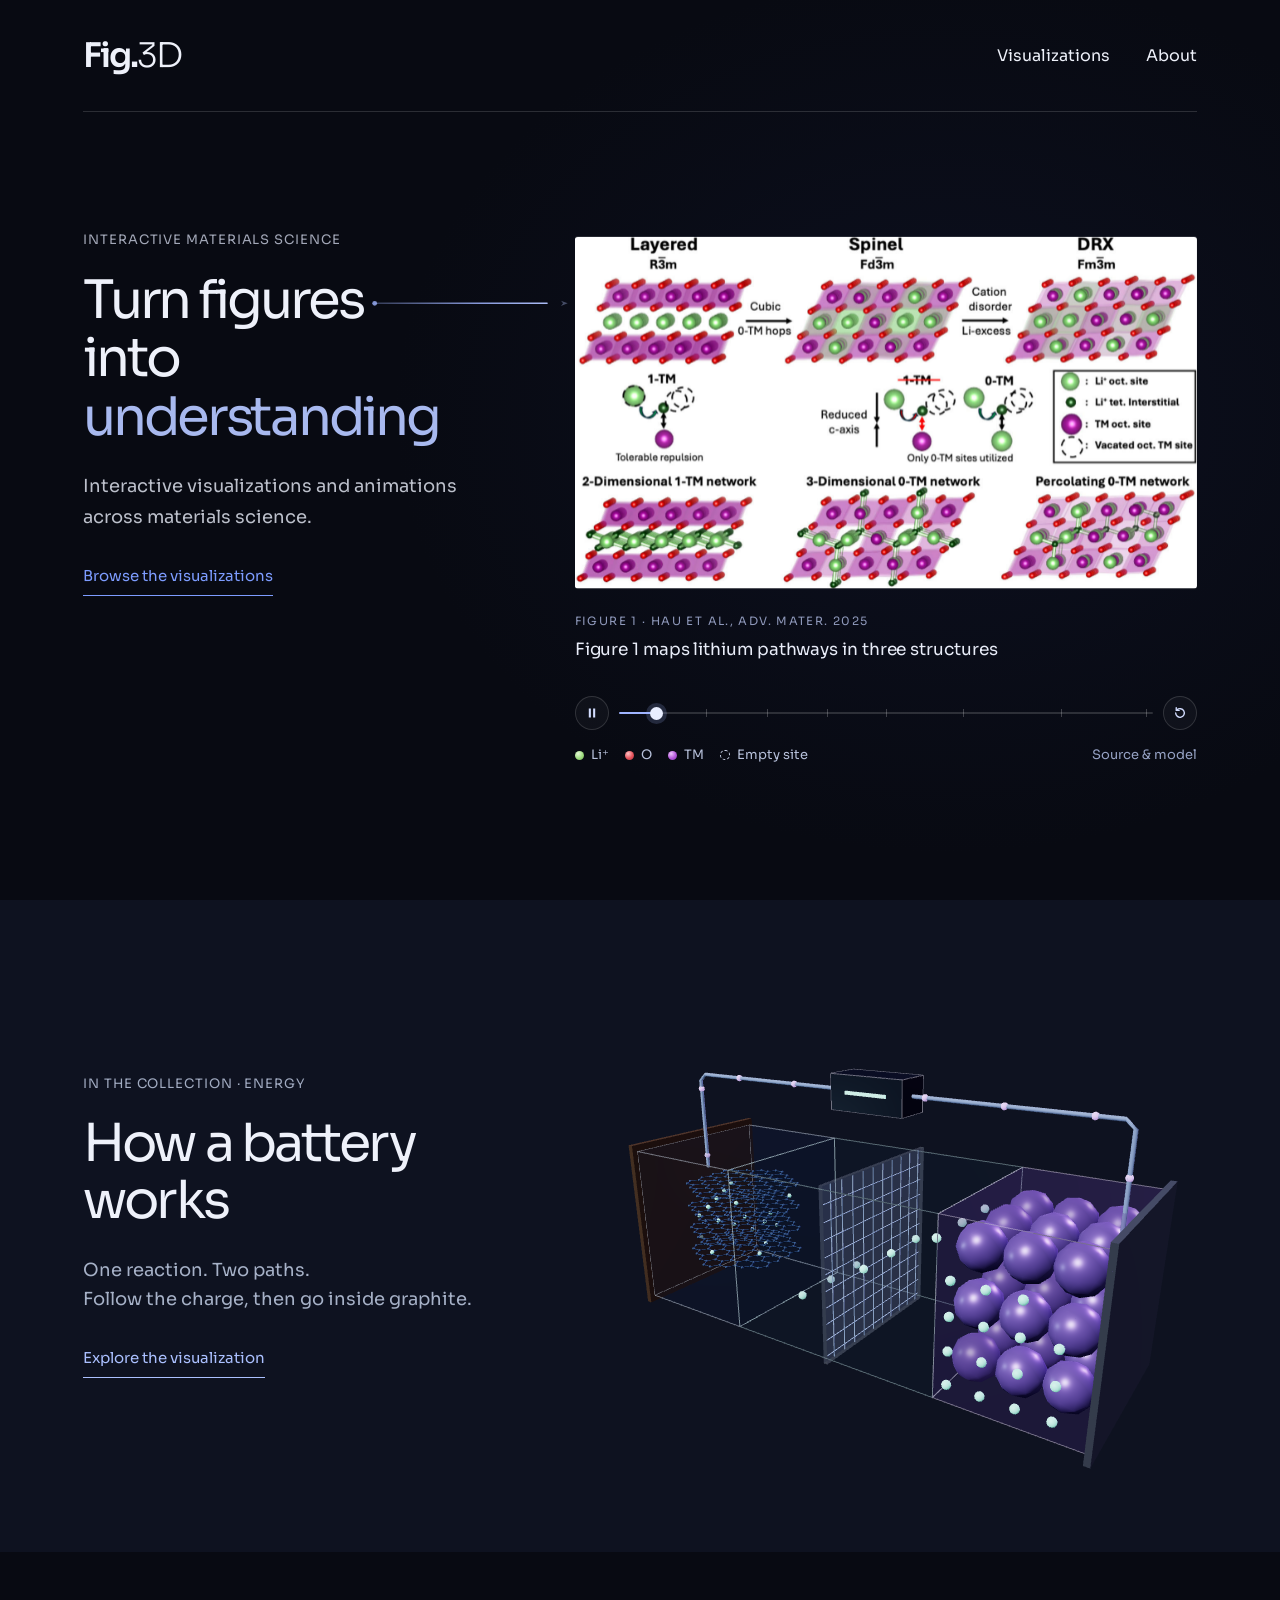
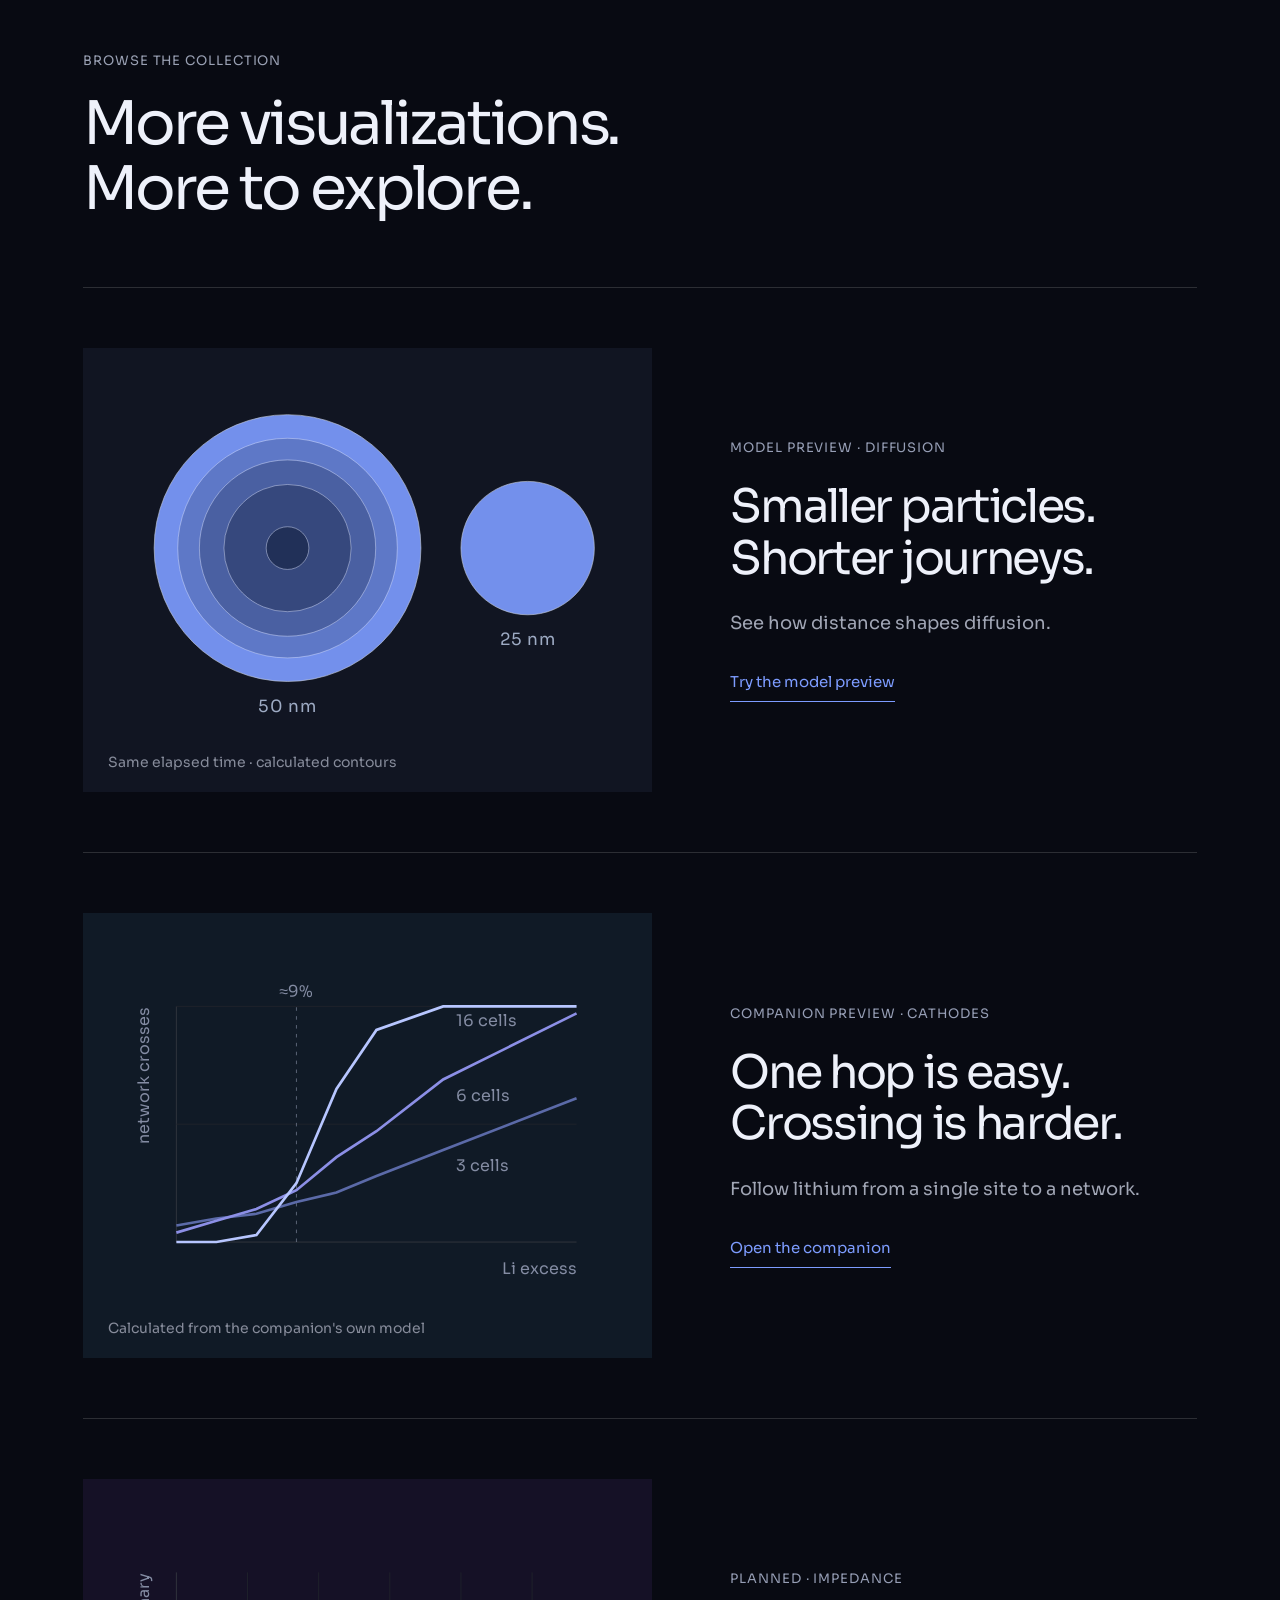
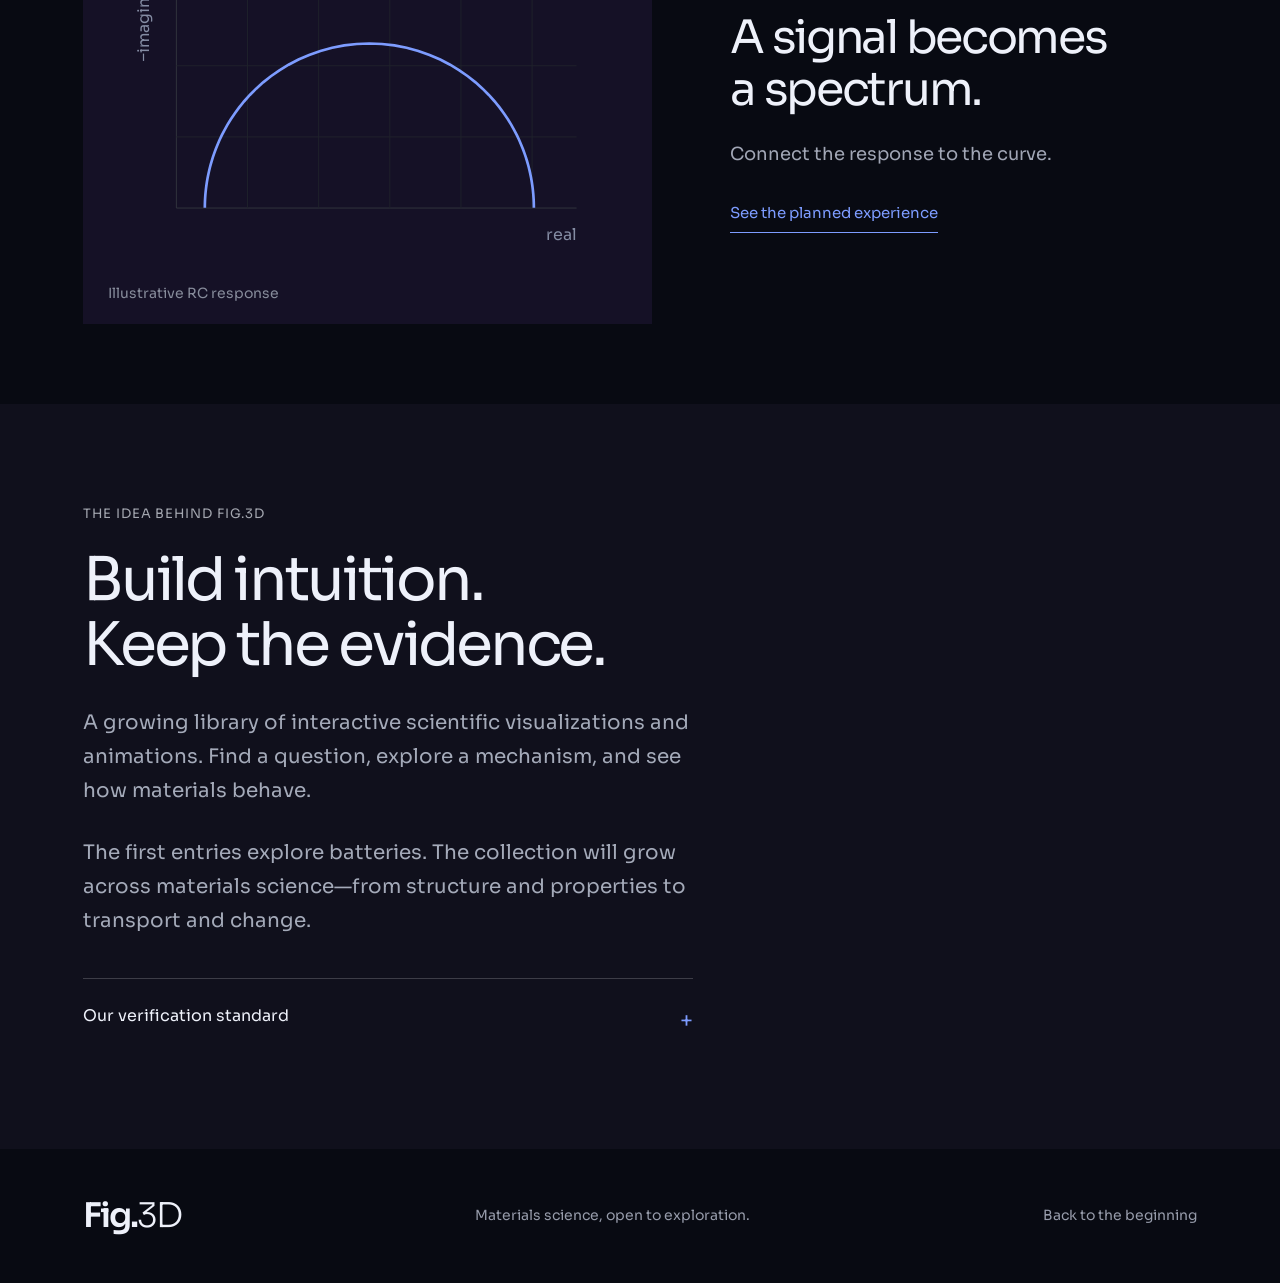
==== site/index.html @ cff76eb7 "Rework the homepage hero into a paced storyboard with a 3D lift Move the hero's timing into a pure s" ====
<!doctype html>
<html lang="en">
<head>
<meta charset="utf-8"><meta name="viewport" content="width=device-width, initial-scale=1">
<meta name="theme-color" content="#080a12"><title>Fig.3D — Materials science, made visible.</title>
<meta name="description" content="A library of interactive scientific visualizations and animations across materials science. Browse structures, properties and mechanisms.">
<link rel="icon" href="data:image/svg+xml,%3Csvg xmlns='http://www.w3.org/2000/svg' viewBox='0 0 32 32'%3E%3Crect width='32' height='32' fill='%23080a12'/%3E%3Ctext x='5' y='24' font-family='Arial' font-size='25' fill='%237d9cff'%3Ef.%3C/text%3E%3C/svg%3E">
<link rel="preload" href="assets/fonts/Sora-Variable.ttf" as="font" type="font/ttf" crossorigin><link rel="stylesheet" href="styles.css"><link rel="stylesheet" href="hero.css"><link rel="stylesheet" href="visual-language.css"><script src="navigation-motion.js"></script><script defer src="assets/battery-three-r128.min.js"></script><script type="module" src="app.js"></script>
</head>
<body>
<a class="skip" href="#main">Skip to content</a>
<header class="site-header"><a class="brand" href="#" aria-label="Fig.3D home">Fig.<span>3D</span></a><nav aria-label="Main navigation"><a href="#collection">Visualizations</a><a href="#about">About</a></nav></header>
<main id="main">
<section class="home-hero" aria-labelledby="hero-title">
<div class="home-hero-grid">
<div class="hero-copy"><p class="eyebrow">INTERACTIVE MATERIALS SCIENCE</p><h1 id="hero-title">Turn <span id="figure-word">figures</span><br>into <span id="understanding-word">understanding</span></h1><p class="hero-intro">Interactive visualizations and animations across materials science.</p><a class="text-link" href="#collection">Browse the visualizations</a></div>
<figure class="hero-figure">
<div class="hero-frame" id="hero-frame"><div class="hero-stage"><canvas id="hero-paper" aria-hidden="true"></canvas><canvas id="hero-gl" aria-hidden="true"></canvas><canvas id="hero-canvas" role="img" tabindex="0" aria-label="Figure 1 from Hau et al., Advanced Materials, 2025" aria-describedby="hero-interaction-help"></canvas></div><noscript><picture><source type="image/webp" srcset="assets/hau-2025-figure-1.webp"><img src="references/hau-2025-figure-1-original.png" alt="Figure 1 from Hau et al. comparing layered, spinel and disordered rocksalt structures and their diffusion networks."></picture></noscript></div>
<figcaption class="hero-panel">
<p class="hero-kicker" id="hero-kicker">Figure 1 · Hau et al., Adv. Mater. 2025</p>
<p id="hero-stage" class="hero-caption" aria-live="polite">Figure 1 maps lithium pathways in three structures</p>
<div class="hero-transport"><button id="hero-play" class="hero-icon" type="button" aria-label="Pause animation" aria-pressed="true" data-state="pause" title="Play or pause"><svg viewBox="0 0 20 20" aria-hidden="true"><path class="i-play" d="M6.5 4.6v10.8L15.4 10z"/><path class="i-pause" d="M6 4.5h2.6v11H6zM11.4 4.5H14v11h-2.6z"/></svg></button><div class="hero-scrub"><label class="sr-only" for="hero-progress">Figure-to-motion progress</label><input id="hero-progress" type="range" min="0" max="1000" step="1" value="0" aria-describedby="hero-progress-help"><div class="hero-ticks" aria-hidden="true"></div></div><button id="hero-replay" class="hero-icon" type="button" aria-label="Replay from the paper figure" title="Replay from the paper figure"><svg viewBox="0 0 20 20" aria-hidden="true"><path d="M4.6 10a5.4 5.4 0 1 0 1.7-3.95" fill="none" stroke="currentColor" stroke-width="1.7" stroke-linecap="round"/><path d="M5.3 3.2v3.6h3.6" fill="none" stroke="currentColor" stroke-width="1.7" stroke-linecap="round" stroke-linejoin="round"/></svg></button></div>
<p id="hero-progress-help" class="sr-only">The slider scrubs the whole sequence. The first part focuses the paper figure and lifts its 1-TM glyph into three dimensions. The last part moves lithium from its octahedral site, through the tetrahedral site, into a vacant octahedral site. The pathway is schematic and the timing is illustrative.</p>
<div class="hero-meta"><div class="hero-species" role="group" aria-label="Inspect the model"><button type="button" data-inspect="li" aria-pressed="false"><i class="swatch swatch-li"></i>Li⁺</button><button type="button" data-inspect="oxygen" aria-pressed="false"><i class="swatch swatch-o"></i>O</button><button type="button" data-inspect="tm" aria-pressed="false"><i class="swatch swatch-tm"></i>TM</button><button type="button" data-inspect="sites" aria-pressed="false"><i class="swatch swatch-site"></i>Empty site</button></div><button id="hero-reset" type="button" hidden>Reset view</button><button id="hero-notes" type="button">Source &amp; model</button></div>
<p id="hero-interaction-help" class="sr-only">The paper figure becomes an idealized three-dimensional lithium-ion hop. Once the model has formed, drag or use the arrow keys to rotate it, and Home to reset. The Li⁺, O, TM and Empty site buttons highlight each part of the model.</p>
</figcaption>
</figure>
</div>
<svg class="hero-connectors" aria-hidden="true"><defs><linearGradient id="figure-connector-ink" gradientUnits="userSpaceOnUse"><stop offset="0" stop-color="#9fb4ff" stop-opacity=".3"/><stop offset=".55" stop-color="#9fb4ff" stop-opacity=".85"/><stop offset="1" stop-color="#b8c8ff"/></linearGradient><linearGradient id="model-connector-ink" gradientUnits="userSpaceOnUse"><stop offset="0" stop-color="#9fb4ff" stop-opacity=".3"/><stop offset=".55" stop-color="#9fb4ff" stop-opacity=".85"/><stop offset="1" stop-color="#b8c8ff"/></linearGradient></defs><g id="figure-connector" class="connector"><path class="line" stroke="url(#figure-connector-ink)"/><path class="head"/><circle class="dot" r="0"/></g><g id="model-connector" class="connector"><path class="line" stroke="url(#model-connector-ink)"/><path class="head"/><circle class="dot" r="0"/></g></svg>
</section>
<section id="collection" class="battery-feature" aria-labelledby="battery-title">
<div class="feature-copy"><div class="section-intro"><p class="eyebrow">IN THE COLLECTION · ENERGY</p><h2 id="battery-title">How a battery <br>works</h2><p>One reaction. Two paths.<br>Follow the charge, then go inside graphite.</p></div><a class="text-link" href="battery.html">Explore the visualization</a></div>
<figure class="battery-figure"><a href="battery.html" aria-label="Open the interactive 3D battery visualization"><canvas id="battery-teaser" aria-hidden="true"></canvas><span class="sr-only">Live 3D preview: lithium crosses the cell while electrons take the external circuit.</span></a></figure>
</section>
<section class="next-topics" aria-labelledby="next-title">
<div class="section-intro"><p class="eyebrow">BROWSE THE COLLECTION</p><h2 id="next-title">More visualizations.<br>More to explore.</h2></div>
<article class="topic-row">
<figure class="topic-visual diffusion-visual"><svg viewBox="0 0 640 500" role="img" aria-labelledby="diffusion-title diffusion-desc"><title id="diffusion-title">Two particle radii at the same elapsed time</title><desc id="diffusion-desc">Cross sections of a 50 nanometre and a 25 nanometre sphere after the same time of constant-diffusivity diffusion from a fixed surface concentration. Rings are calculated concentration contours at 20, 40, 60 and 80 percent of the surface value. The smaller particle is nearly filled while the larger one is still empty at its centre.</desc><g id="diffusion-field"></g></svg><figcaption>Same elapsed time · calculated contours</figcaption></figure>
<div class="topic-copy"><p class="eyebrow">MODEL PREVIEW · DIFFUSION</p><h3>Smaller particles.<br>Shorter journeys.</h3><p>See how distance shapes diffusion.</p><a class="text-link" href="diffusion.html">Try the model preview</a></div>
</article>
<article class="topic-row">
<figure class="topic-visual percolation-visual"><svg viewBox="0 0 640 500" role="img" aria-labelledby="percolation-title percolation-desc"><title id="percolation-title">Chance that a lithium network crosses a random crystal</title><desc id="percolation-desc">Fraction of random disordered rocksalt crystals whose 0-TM lithium network crosses the crystal, against lithium excess from 0 to 30 percent, for crystals 3, 6 and 16 cells across. Larger crystals switch more sharply, close to the 9 percent reported for fully random cations. Calculated by running the original companion's own lattice model over many random seeds.</desc><path d="M105 370V105M105 370H555" stroke="#353840" fill="none"/><path d="M105 237.5H555M105 105H555" stroke="#20232b"/><path id="percolation-mark" stroke="#9ea6be" stroke-opacity=".6" stroke-dasharray="4 6"/><g id="percolation-curves"></g><text x="555" y="406" text-anchor="end" class="plot-label">Li excess</text><text x="74" y="106" transform="rotate(-90 74 106)" text-anchor="end" class="plot-label">network crosses</text><text id="percolation-mark-label" y="94" text-anchor="middle" class="plot-label">≈9%</text></svg><figcaption>Calculated from the companion's own model</figcaption></figure>
<div class="topic-copy"><p class="eyebrow">COMPANION PREVIEW · CATHODES</p><h3>One hop is easy.<br>Crossing is harder.</h3><p>Follow lithium from a single site to a network.</p><a class="text-link" href="rocksalt.html">Open the companion</a></div>
</article>
<article class="topic-row">
<figure class="topic-visual impedance-visual"><svg viewBox="0 0 640 500" role="img" aria-labelledby="impedance-title impedance-desc"><title id="impedance-title">Illustrative Nyquist curve</title><desc id="impedance-desc">The impedance of a series resistor and parallel resistor-capacitor element, plotted as negative imaginary versus real impedance. A simple electrical model, not a measured spectrum.</desc><path d="M105 370V105M105 370H555" stroke="#353840" fill="none"/><path d="M105 290H555M105 210H555M185 370V105M265 370V105M345 370V105M425 370V105M505 370V105" stroke="#20232b" stroke-width="1"/><path id="nyquist-teaser" fill="none" stroke="#7d9cff" stroke-width="3"/><text x="555" y="406" text-anchor="end" class="plot-label">real</text><text x="74" y="106" transform="rotate(-90 74 106)" text-anchor="end" class="plot-label">−imaginary</text></svg><figcaption>Illustrative RC response</figcaption></figure>
<div class="topic-copy"><p class="eyebrow">PLANNED · IMPEDANCE</p><h3>A signal becomes<br>a spectrum.</h3><p>Connect the response to the curve.</p><button class="text-link" data-concept="impedance" type="button">See the planned experience</button></div>
</article>
</section>
<section id="about" class="about" aria-labelledby="about-title"><div class="about-copy"><p class="eyebrow">THE IDEA BEHIND FIG.3D</p><h2 id="about-title">Build intuition.<br>Keep the evidence.</h2><p>A growing library of interactive scientific visualizations and animations. Find a question, explore a mechanism, and see how materials behave.</p><p>The first entries explore batteries. The collection will grow across materials science—from structure and properties to transport and change.</p><details><summary>Our verification standard <span aria-hidden="true">+</span></summary><p>Each visualization keeps its sources, assumptions and checks close by. Planned entries have not completed their release checks.</p><p>Human expert review is optional, not a release requirement. AI agreement does not establish empirical validation or peer review.</p></details></div></section>
</main>
<footer><a class="brand" href="#" aria-label="Fig.3D home">Fig.<span>3D</span></a><p>Materials science, open to exploration.</p><a href="#main">Back to the beginning</a></footer>
<dialog id="hero-notes-dialog" aria-labelledby="hero-notes-title"><button class="dialog-close" type="button" aria-label="Close source and model notes">×</button><p class="eyebrow">SOURCE &amp; MODEL</p><h2 id="hero-notes-title">The figure.<br>The spatial idea.</h2><p>The opening image is the original Figure 1 extracted directly from the paper by Hau et al., <em>Disordered Rocksalts as High-Energy and Earth-Abundant Li-Ion Cathodes</em>, Advanced Materials 37 (2025), 2502766. The native 1500 × 850 pixels are preserved without repainting or AI enhancement. Page headers, captions and screenshot controls are outside this original image. The supplied screenshot remains available below.</p><p>We focus on the layered structure’s local 1-TM hop. Green Li, purple transition metal and dashed vacant sites retain their identities as the schematic opens into an ideal rocksalt model. A second vacant gate site is revealed in depth: this example uses a divacancy configuration. The three columns in the paper compare different orderings; they are not stages of a phase transformation.</p><p>Lithium follows a schematic octahedral → tetrahedral → octahedral route through triangular faces of oxygen. Red spheres show the tetrahedral oxygen surroundings. Select Li⁺ to reveal six oxygen neighbors around an octahedral endpoint. Atom sizes are symbolic.</p><p>This is an idealized geometric reconstruction, not a crystal structure recovered from the image. The animated geometry is an adaptation for Fig.3D. Motion is illustrative, not a calculated migration trajectory or timescale. No energy barrier, universal channel activity, material performance or diffusion coefficient is calculated. Local relaxation, interactions and collective motion are omitted.</p><p><a class="text-link" href="https://doi.org/10.1002/adma.202502766" target="_blank" rel="noopener">Read the source paper</a></p><p><a href="rocksalt.html#hop">Explore the hop in the companion</a> · <a href="references/advanced-materials-figure-1-user-reference.png" target="_blank">View the untouched supplied screenshot</a> · <a href="references/rocksalt-li-pathways-user-original.html#hop" target="_blank">Original visualizer</a></p><p>Human expert review is optional. Geometry checks support this illustrative model; they do not establish empirical validation.</p></dialog>
<dialog id="concept-dialog" aria-labelledby="concept-title"><button class="dialog-close" type="button" aria-label="Close concept preview">×</button><p class="eyebrow">PLANNED VISUALIZATION</p><h2 id="concept-title"></h2><p id="concept-intro"></p><ul id="concept-list"></ul><p class="dialog-note">This visualization is still to be built and checked.</p></dialog>
</body></html>
---- site/styles.css ----
:root{--black:#080a12;--white:#eef1fa;--accent:#7d9cff;--muted:#a3a6af;--sans:Arial,Helvetica,sans-serif;--gutter:clamp(24px,6.5vw,112px)}
*{box-sizing:border-box}html{scroll-behavior:smooth}body{margin:0;background:var(--black);color:var(--white);font-family:var(--sans);font-size:16px;line-height:1.6;-webkit-font-smoothing:antialiased}h1,h2,h3,p,figure{margin:0}a{color:inherit;text-decoration:none}button{font:inherit;color:inherit;cursor:pointer}button,a,summary{-webkit-tap-highlight-color:transparent}a:focus-visible,button:focus-visible,summary:focus-visible{outline:2px solid #8aa4ff;outline-offset:7px}.skip{position:fixed;top:-100px;left:24px;background:var(--accent);color:var(--black);padding:12px;z-index:10}.skip:focus{top:12px}.site-header{position:absolute;top:0;left:var(--gutter);right:var(--gutter);height:112px;display:flex;justify-content:space-between;align-items:center;z-index:3;border-bottom:1px solid #ffffff25}.brand{font-size:34px;line-height:1;letter-spacing:-2px;font-weight:600}.brand span{font-weight:300}nav{display:flex;gap:36px;font-size:16px}nav a:hover{color:var(--accent)}.eyebrow{font-size:14px;font-weight:400;letter-spacing:.06em;line-height:1.6;color:var(--muted)}.text-link{display:inline-block;background:none;border:0;border-bottom:1px solid currentColor;border-radius:0;padding:0 0 7px;font-size:16px;text-align:left;line-height:1.6}.text-link:hover{color:#a5b8ff}.battery-feature{background:var(--white);color:#171920;padding:95px var(--gutter) 84px;scroll-margin-top:0}.section-intro{max-width:780px}.section-intro .eyebrow{color:#646978;margin-bottom:20px}h2{font-size:clamp(40px,4.7vw,74px);font-weight:400;line-height:1.08;letter-spacing:-.055em}.section-intro>p:last-child:not(.eyebrow){font-size:20px;line-height:1.6;color:#5e6473;margin-top:28px}.battery-figure{margin:56px 0 35px}.battery-figure svg{width:100%;height:auto;display:block;max-height:550px}.diagram-label{font:20px Arial,Helvetica,sans-serif;fill:#3c4355}.battery-figure figcaption{font-size:14px;color:#676c78;text-align:center;margin-top:16px}.feature-end{display:flex;justify-content:space-between;align-items:center;gap:40px;border-top:1px solid #b6bbc8;padding-top:30px}.feature-end p{font-size:20px;line-height:1.5;color:#484f62}.next-topics{padding:99px var(--gutter) 20px}.next-topics .section-intro{margin-bottom:65px}.next-topics .section-intro .eyebrow{color:#99a0b3}.topic-row{display:grid;grid-template-columns:1.22fr 1fr;gap:7%;align-items:center;border-top:1px solid #ffffff25;padding:60px 0}.topic-visual{min-width:0;position:relative;background:#111522}.topic-visual svg{display:block;width:100%;height:auto}.topic-visual figcaption{position:absolute;left:25px;bottom:19px;color:#878c9b;font-size:14px}.topic-copy .eyebrow{color:#969eb5;margin-bottom:22px}.topic-copy h3{font-size:clamp(34px,3.6vw,56px);font-weight:400;letter-spacing:-.05em;line-height:1.12}.topic-copy>p:not(.eyebrow){font-size:18px;line-height:1.6;color:#a1a6b5;margin-top:25px}.topic-copy .text-link{color:var(--accent);margin-top:32px}.plot-label{font:18px var(--fig-font,Arial,sans-serif);fill:#848ca3}.about{padding:100px var(--gutter) 110px;background:#10101c}.about-copy{max-width:750px}.about .eyebrow{margin-bottom:24px}.about-copy>p:not(.eyebrow){font-size:20px;line-height:1.7;color:#a4aab9;margin-top:28px;max-width:610px}.about details{border-top:1px solid #ffffff30;margin-top:40px;padding-top:24px;max-width:610px}.about summary{list-style:none;cursor:pointer;display:flex;justify-content:space-between;font-size:16px}.about summary::-webkit-details-marker{display:none}.about summary span{color:var(--accent);font-size:22px}.about details p{margin-top:20px;color:#a4aab9;font-size:16px;line-height:1.7}footer{display:flex;align-items:center;justify-content:space-between;gap:30px;padding:50px var(--gutter);font-size:14px;color:#979cab}footer .brand{color:var(--white)}dialog{background:var(--white);color:#181c28;border:none;width:min(640px,calc(100% - 40px));padding:55px;max-height:85svh;overflow:auto}dialog::backdrop{background:#000b;backdrop-filter:blur(7px)}.dialog-close{position:absolute;top:15px;right:20px;border:0;background:none;font-size:32px;line-height:1.2;padding:5px 8px}dialog .eyebrow{color:#5e6579}dialog h2{font-size:44px;margin-top:25px}dialog p:not(.eyebrow){font-size:17px;line-height:1.7;margin-top:25px;color:#495063}dialog ul{margin:25px 0 0;padding-left:20px}dialog li{margin-top:10px;color:#495063}dialog .dialog-note{border-top:1px solid #b4b9c5;padding-top:20px;font-size:14px}

@media(max-width:1000px){.topic-row{gap:6%;grid-template-columns:1fr 1fr}.feature-end p{font-size:18px}.topic-visual figcaption{font-size:12px;left:15px;bottom:12px}.diagram-label{font-size:22px}}
@media(max-width:700px){.site-header{height:84px}.brand{font-size:30px}nav{font-size:15px;gap:24px}.battery-feature{padding-top:65px;padding-bottom:57px}.section-intro .eyebrow{font-size:12px;max-width:290px}.section-intro>p:last-child:not(.eyebrow){font-size:18px;margin-top:22px}h2{font-size:44px}.battery-figure{margin:42px -10px 27px}.battery-figure figcaption{font-size:12px;margin-top:10px}.diagram-label{font-size:27px}.feature-end{display:block;padding-top:25px}.feature-end p{font-size:18px}.feature-end .text-link{margin-top:25px}.next-topics{padding-top:65px}.next-topics .section-intro{margin-bottom:42px}.topic-row{display:block;padding:38px 0 45px}.topic-visual{margin-bottom:32px}.topic-visual figcaption{font-size:12px}.topic-copy .eyebrow{font-size:12px;margin-bottom:16px}.topic-copy h3{font-size:38px}.topic-copy>p:not(.eyebrow){font-size:18px;margin-top:18px}.topic-copy .text-link{margin-top:24px}.about{padding-top:65px;padding-bottom:65px}.about .eyebrow{font-size:12px}.about h2{font-size:43px}.about-copy>p:not(.eyebrow){font-size:18px;margin-top:25px}.about details{margin-top:30px}footer{flex-wrap:wrap;padding-top:36px;padding-bottom:36px;gap:25px}footer p{width:calc(100% - 110px);max-width:220px}footer>a:last-child{width:100%}dialog{padding:42px 28px}dialog h2{font-size:34px}}
@media(max-width:370px){h2{font-size:39px}.topic-copy h3{font-size:34px}.about h2{font-size:38px}}
@media(prefers-reduced-motion:reduce){html{scroll-behavior:auto}*{animation:none!important;transition:none!important}}

.topic-visual img{display:block;width:100%;aspect-ratio:640/500;object-fit:cover;object-position:72% center}

.battery-figure img{display:block;width:100%;height:550px;object-fit:cover;object-position:center}

@media(max-width:700px){.battery-figure img{height:360px;object-position:72% center}}
.sr-only{position:absolute;width:1px;height:1px;margin:-1px;padding:0;overflow:hidden;clip:rect(0,0,0,0);white-space:nowrap;border:0}

/* Blue and violet accents across the library. */
.impedance-visual{background:#151126}

[hidden]{display:none!important}

/* Preview the actual module at the corresponding device layout. */
.battery-figure{background:#080a12}.battery-figure img{width:100%;height:auto;object-fit:contain;display:block}.battery-figure a{display:block}.battery-figure a:focus-visible{outline-offset:6px}
@media(max-width:700px){.battery-figure{margin:35px 0 28px}.battery-figure img{width:100%;height:auto;object-fit:contain}}

.battery-feature{display:grid;grid-template-columns:.9fr 1.35fr;align-items:center;gap:45px;background:#0e1220;color:var(--white);padding-top:76px;padding-bottom:76px}.battery-feature .section-intro .eyebrow{color:#a1abc1}.battery-feature h2{font-size:clamp(38px,4.1vw,68px)}.battery-feature .section-intro>p:last-child:not(.eyebrow){color:#a6b1c7;font-size:18px}.feature-copy>.text-link{margin-top:32px;color:#abc0ff}.battery-figure{margin:0;background:none;min-width:0}.battery-figure>a{display:block;width:100%;height:500px;position:relative;background:none!important}.battery-figure canvas{display:block;pointer-events:none;width:100%;height:100%}.battery-figure .teaser-fallback::after{content:'Explore the interactive cell';position:absolute;inset:0;display:grid;place-items:center;color:#9db5ff}
@media(max-width:900px){.battery-feature{gap:15px;grid-template-columns:.9fr 1.25fr}.battery-figure>a{height:420px}}
@media(max-width:700px){.battery-feature{display:flex;flex-direction:column;align-items:stretch;gap:20px;padding-top:55px;padding-bottom:35px}.battery-feature .feature-copy{position:relative;z-index:1}.battery-feature h2{font-size:40px}.battery-feature h2 br{display:none}.battery-feature .section-intro>p:last-child:not(.eyebrow){font-size:16px;max-width:300px}.battery-figure{margin:0 -14px}.battery-figure>a{height:320px}.feature-copy>.text-link{margin-top:24px}}
.diffusion-radius{fill:#9eabc4;font-family:var(--fig-font);font-size:19px;letter-spacing:.04em}

.percolation-visual{background:#101a26}
---- site/hero.css ----
/* Homepage hero: the headline and the figure stage share one top line; the caption panel sits under the stage. */
.home-hero{--header-h:112px;--copy-w:clamp(330px,34vw,540px);--col-gap:clamp(28px,4.4vw,84px);--panel-h:176px;--bleed-top:64px;--bleed-left:calc(var(--col-gap) * .85);
 position:relative;overflow:hidden;display:grid;align-content:center;min-height:clamp(760px,100svh,1120px);
 padding:calc(var(--header-h) + clamp(22px,4.5vh,60px)) var(--gutter) clamp(26px,5vh,64px);
 background:radial-gradient(ellipse 62% 70% at 74% 46%,#18204740,transparent 70%)}
.home-hero-grid{display:grid;grid-template-columns:var(--copy-w) minmax(0,1fr);column-gap:var(--col-gap);align-items:start}

/* Copy. The negative top margin lifts the eyebrow's half-leading so its capitals sit on the stage's top edge. */
.hero-copy{position:relative;z-index:2;margin-top:-.42em}
.hero-copy .eyebrow{margin:0 0 clamp(16px,2.2vh,24px);color:#a3a8b8}
.home-hero h1{font-size:clamp(46px,4.15vw,76px);font-weight:400;line-height:1.1;letter-spacing:-.062em;margin:0 0 clamp(20px,2.8vh,28px)}
.home-hero h1 span{color:var(--white)}
#understanding-word{color:#a8b9ef}
/* Stacked layouts underline the word whose picture is on stage (wide layouts draw connectors instead). */
#figure-word,#understanding-word{--mark:0;background:linear-gradient(#9fb4ff,#9fb4ff) no-repeat 0 calc(100% - .05em)/calc(var(--mark) * 100%) 2px}
.hero-intro{font-size:18px;line-height:1.7;color:#bcc0cb;margin:0 0 30px;max-width:25em}
.hero-copy .text-link{color:var(--accent)}

/* Stage. The canvases bleed past the frame so the outer oxygen context is never clipped at the frame edge. */
.hero-figure{margin:0;min-width:0;justify-self:end;width:min(100%,calc((100svh - var(--header-h) - var(--panel-h) - 140px) * 1500 / 850));position:relative}
.hero-frame{position:relative;aspect-ratio:1500/850;width:100%}
.hero-stage{position:absolute;inset:calc(-1 * var(--bleed-top)) calc(-1 * var(--gutter)) -10px calc(-1 * var(--bleed-left));z-index:1}
.hero-stage canvas{position:absolute;inset:0;width:100%;height:100%;display:block}
#hero-paper{z-index:0}#hero-gl{z-index:1;pointer-events:none}#hero-canvas{z-index:2;touch-action:pan-y;outline:none}
.hero-frame:has(#hero-canvas:focus-visible)::after{content:'';position:absolute;inset:-8px;border:1px solid #7d9cff;border-radius:6px;pointer-events:none;z-index:3}
.hero-frame noscript img{position:absolute;inset:0;width:100%;height:100%;object-fit:contain}

/* Connectors: a hairline that strengthens toward its target, a small origin dot and a narrow filled head. */
.hero-connectors{position:absolute;inset:0;width:100%;height:100%;z-index:2;pointer-events:none;overflow:visible;color:#9fb4ff}
.hero-connectors .connector{opacity:0}
.hero-connectors .line{fill:none;stroke-width:1.5;stroke-linecap:round}
.hero-connectors .head{fill:#b8c8ff}
.hero-connectors .dot{fill:#9fb4ff;opacity:.8}

/* Panel: kicker, narrated caption, transport, then the inspection key and sources. */
.hero-panel{position:relative;z-index:3;margin-top:clamp(18px,2.6vh,28px);display:grid;gap:8px}
.hero-kicker{font-size:11.5px;line-height:1.5;letter-spacing:.12em;text-transform:uppercase;color:#8f99bb;min-height:1.5em}
.hero-caption{font-size:clamp(17px,1.32vw,20px);line-height:1.42;color:#e8ecf8;letter-spacing:-.005em;min-height:2.84em;max-width:34em;text-wrap:balance}
.hero-transport{display:flex;align-items:center;gap:10px;margin-top:2px}
.hero-icon{flex:none;width:34px;height:34px;padding:0;display:grid;place-items:center;border:1px solid #ffffff24;border-radius:50%;background:#ffffff08;color:#d3ddff}
.hero-icon:hover{border-color:#9fb4ff90;color:#fff;background:#ffffff12}
.hero-icon svg{width:16px;height:16px;fill:currentColor}
.hero-icon .i-play{transform:translateX(.5px)}
#hero-play[data-state=pause] .i-play,#hero-play:not([data-state=pause]) .i-pause{display:none}
.hero-icon:focus-visible{outline:2px solid #8aa4ff;outline-offset:3px}
.hero-scrub{position:relative;flex:1;height:34px;min-width:0}
.hero-scrub input{position:relative;z-index:1;display:block;width:100%;height:34px;margin:0;background:transparent;cursor:pointer;-webkit-appearance:none;appearance:none;--progress:0%}
.hero-scrub input:focus-visible{outline:2px solid #8aa4ff;outline-offset:2px;border-radius:4px}
.hero-scrub input::-webkit-slider-runnable-track{height:2px;border-radius:2px;background:linear-gradient(90deg,#9fb4ff var(--progress),#ffffff26 var(--progress))}
.hero-scrub input::-moz-range-track{height:2px;border-radius:2px;background:#ffffff26}
.hero-scrub input::-moz-range-progress{height:2px;border-radius:2px;background:#9fb4ff}
.hero-scrub input::-webkit-slider-thumb{-webkit-appearance:none;width:13px;height:13px;margin-top:-5.5px;border-radius:50%;background:#e9eeff;border:0;box-shadow:0 0 0 4px #9fb4ff2e}
.hero-scrub input::-moz-range-thumb{width:13px;height:13px;border-radius:50%;background:#e9eeff;border:0;box-shadow:0 0 0 4px #9fb4ff2e}
.hero-ticks{position:absolute;left:6.5px;right:6.5px;top:50%;height:0;pointer-events:none}
.hero-ticks i{position:absolute;top:-4px;width:1px;height:8px;background:#ffffff38}
.hero-meta{display:flex;align-items:center;gap:6px 16px;flex-wrap:wrap;margin-top:2px}
.hero-species{display:flex;align-items:center;gap:2px 16px;flex-wrap:wrap}
.hero-meta button:not(.hero-icon){border:0;background:none;padding:6px 0;font-size:13px;line-height:1.4;color:#b7c1db;white-space:nowrap}
.hero-meta button:not(.hero-icon):hover{color:#fff}
.hero-species button{display:inline-flex;align-items:center;gap:7px}
.hero-species button[aria-pressed=true]{color:#fff;text-decoration:underline;text-decoration-color:#9fb4ff;text-underline-offset:6px}
.swatch{display:inline-block;width:9px;height:9px;border-radius:50%}
.swatch-li{background:radial-gradient(circle at 35% 30%,#e3f7d6,#9fdc7f 55%,#6eaa52)}
.swatch-o{background:radial-gradient(circle at 35% 30%,#ffc0c3,#e5525b 55%,#a8343c)}
.swatch-tm{background:radial-gradient(circle at 35% 30%,#ecc4fb,#b457db 55%,#7f37a8)}
.swatch-site{width:10px;height:10px;border:1.3px dashed #cfd8ee}
#hero-reset{color:#9fb4ff}
#hero-notes{margin-left:auto;color:#96a2c4}

@media(min-width:1500px){.home-hero{--copy-w:clamp(460px,31vw,600px)}}
@media(max-width:1100px) and (min-width:701px){
 .home-hero{--copy-w:clamp(290px,38vw,420px);--col-gap:clamp(24px,3.4vw,40px);--panel-h:190px}
 .home-hero h1{font-size:clamp(40px,4.9vw,54px)}
 .hero-intro{font-size:16.5px}
 .hero-species{gap:2px 12px}
}
/* Portrait tablets stack like phones: a two-column hero would leave the stage too small to read. */
@media(max-width:1100px) and (min-width:701px) and (orientation:portrait){
 .home-hero{--bleed-top:48px;min-height:0;align-content:start;padding:calc(var(--header-h) + 56px) var(--gutter) 64px}
 .home-hero-grid{grid-template-columns:minmax(0,1fr);row-gap:44px}
 .hero-copy{margin-top:0}
 .home-hero h1{font-size:clamp(50px,7.4vw,72px);line-height:1.08}
 .hero-intro{font-size:18px;max-width:30em}
 .hero-figure{width:auto;justify-self:stretch}
 .hero-stage{inset:calc(-1 * var(--bleed-top)) calc(-1 * var(--gutter)) -10px}
}
@media(max-width:700px){
 .home-hero{--header-h:84px;--bleed-top:36px;min-height:0;align-content:start;padding:calc(var(--header-h) + 30px) var(--gutter) 34px}
 .home-hero-grid{grid-template-columns:minmax(0,1fr);row-gap:26px}
 .hero-copy{margin-top:0}
 .home-hero h1{font-size:clamp(33px,9vw,47px);line-height:1.16;margin-bottom:18px}
 .hero-copy .eyebrow{margin-bottom:16px}
 .hero-intro{font-size:16px;margin-bottom:22px}
 .hero-figure{width:auto;justify-self:stretch}
 .hero-frame{width:auto;aspect-ratio:1/.9;margin-inline:calc(-.55 * var(--gutter))}
 .hero-stage{inset:calc(-1 * var(--bleed-top)) calc(-.45 * var(--gutter)) -8px}
 .hero-caption{font-size:16.5px;min-height:2.9em}
 .hero-meta{gap:4px 14px}
 .hero-species{gap:2px 14px}
 #hero-notes{margin-left:0}
}
---- site/visual-language.css ----
@font-face{font-family:Sora;src:url('assets/fonts/Sora-Variable.ttf') format('truetype');font-style:normal;font-weight:100 800;font-display:optional}
:root{--fig-font:Sora,Arial,sans-serif;--fig-ease:cubic-bezier(.22,.75,.2,1);--sans:var(--fig-font)}
body,button,input,select,summary,h1,h2,h3,.brand,.inventory-values strong,.chart-label{font-family:var(--fig-font);font-optical-sizing:auto}
body{font-weight:400}.eyebrow{font-size:13px;letter-spacing:.07em;line-height:1.6}.text-link{font-size:15px}
a,button,summary{transition:color 180ms ease,background 180ms ease,border-color 180ms ease,opacity 180ms ease,transform 240ms var(--fig-ease)}.text-link:hover,.text-link:focus-visible{transform:translateY(-2px)}.battery-figure a{view-transition-name:battery-scene;overflow:hidden;background:#080a12}.battery-figure img{transition:transform 650ms var(--fig-ease)}.battery-figure a:hover img,.battery-figure a:focus-visible img{transform:scale(1.018)}.brand{view-transition-name:fig-brand}footer .brand{view-transition-name:none}.viewport{view-transition-name:battery-scene}.selection{transition:opacity 220ms ease}.scene-label{transition:background 180ms ease,color 180ms ease,box-shadow 180ms ease}.mode-switch button{transition:background 220ms var(--fig-ease),color 220ms ease}.explanation>#view-copy{font-size:17px}.selection>p:not(.eyebrow){font-size:15px}.scene-label small,.electrode-roles strong span{font-size:13px}.small,#progress-help,.camera-controls,.speed-control label,.scene-key .key-hint{font-size:13px}.formula{font-family:var(--fig-font)}
@view-transition{navigation:auto}
::view-transition-group(*){animation-duration:520ms;animation-timing-function:var(--fig-ease)}
::view-transition-old(root){animation:fig-out 180ms ease both}
::view-transition-new(root){animation:fig-in 320ms ease both}
::view-transition-old(battery-scene),::view-transition-new(battery-scene){height:100%;width:100%;object-fit:cover;mix-blend-mode:normal}
::view-transition-old(battery-scene){animation:fig-out 360ms ease both}
::view-transition-new(battery-scene){animation:fig-in 500ms ease both}
@keyframes fig-out{to{opacity:0}}@keyframes fig-in{from{opacity:0}to{opacity:1}}

@media(max-width:700px){.scene-label{font-size:13px}.scene-label small{font-size:12px}.mode-label{font-size:12px}.eyebrow{font-size:12px}.lesson-title h1{font-size:32px}.section-intro>p:last-child:not(.eyebrow){font-size:17px}}
@media(prefers-reduced-motion:reduce){@view-transition{navigation:none}::view-transition-group(*),::view-transition-old(*),::view-transition-new(*){animation:none!important}*,*::before,*::after{animation:none!important;transition:none!important}html{scroll-behavior:auto}.battery-figure a:hover img,.battery-figure a:focus-visible img,.text-link:hover,.text-link:focus-visible{transform:none}}
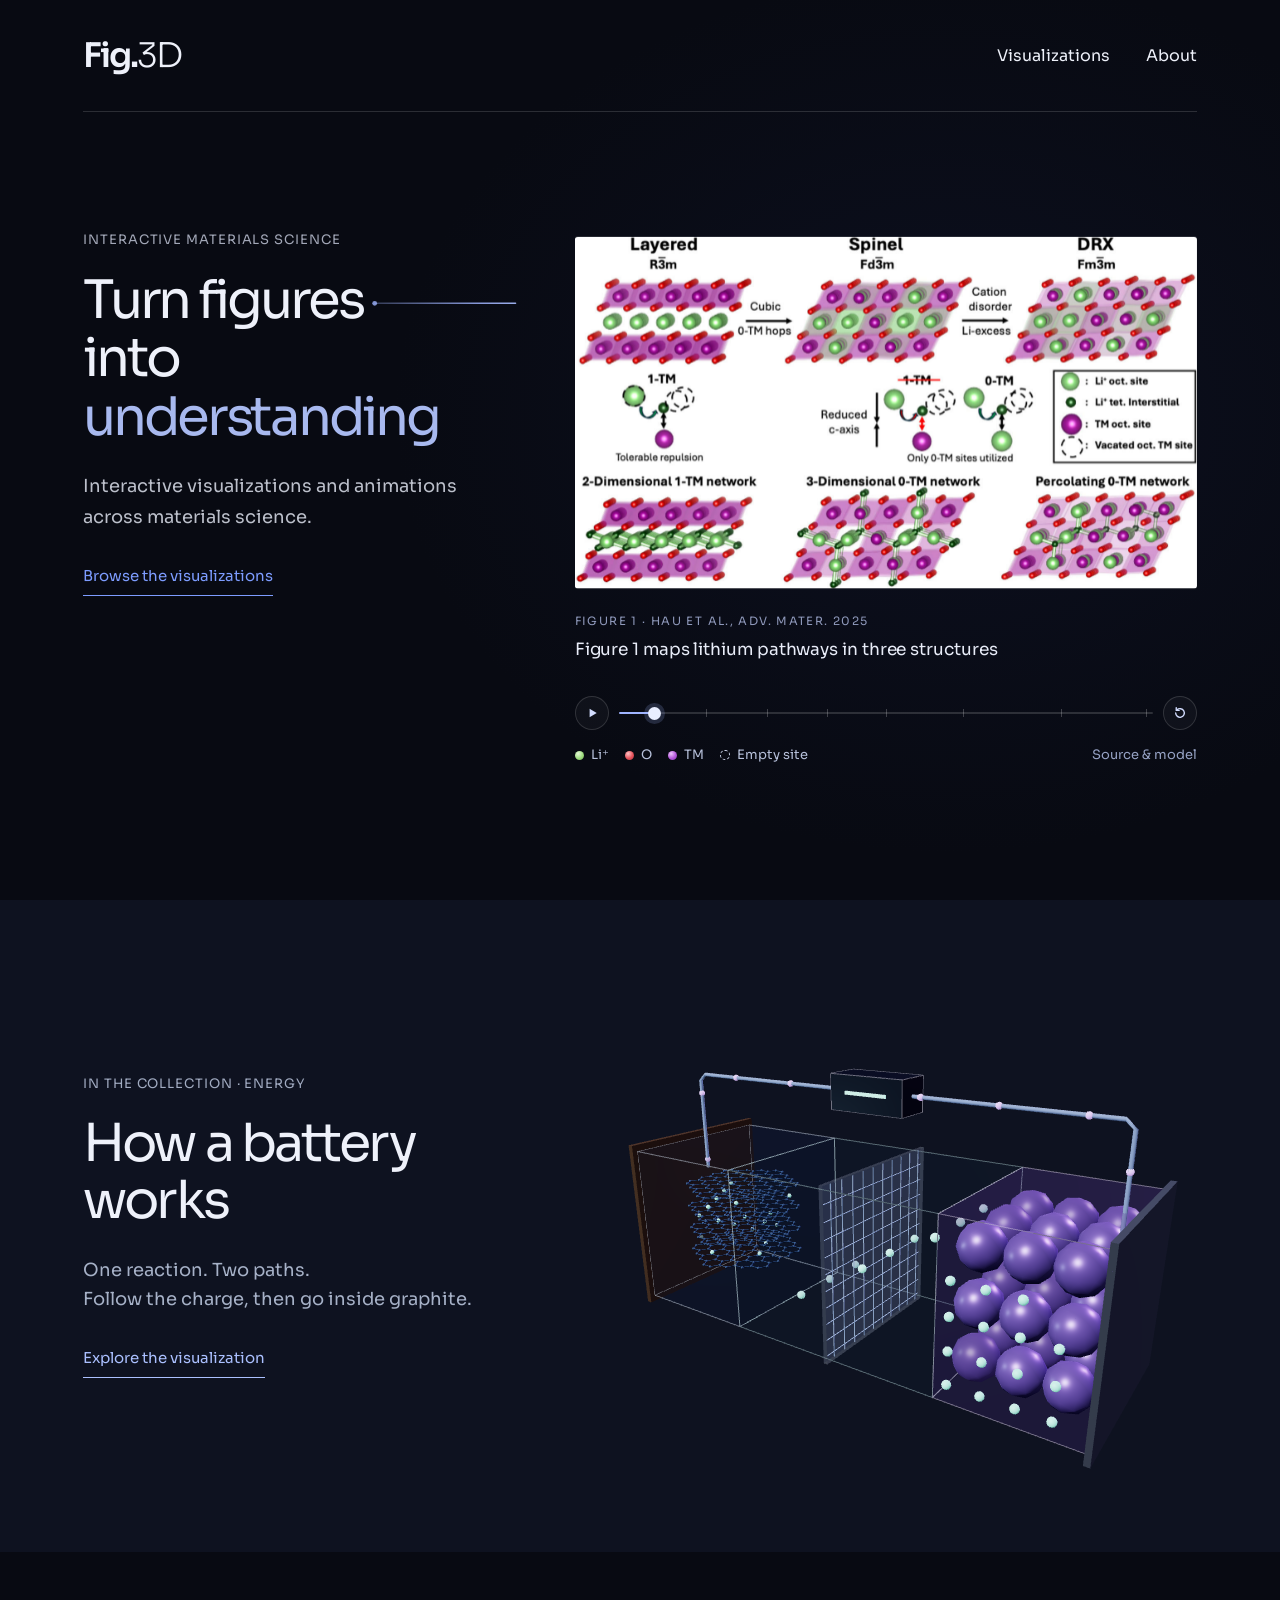
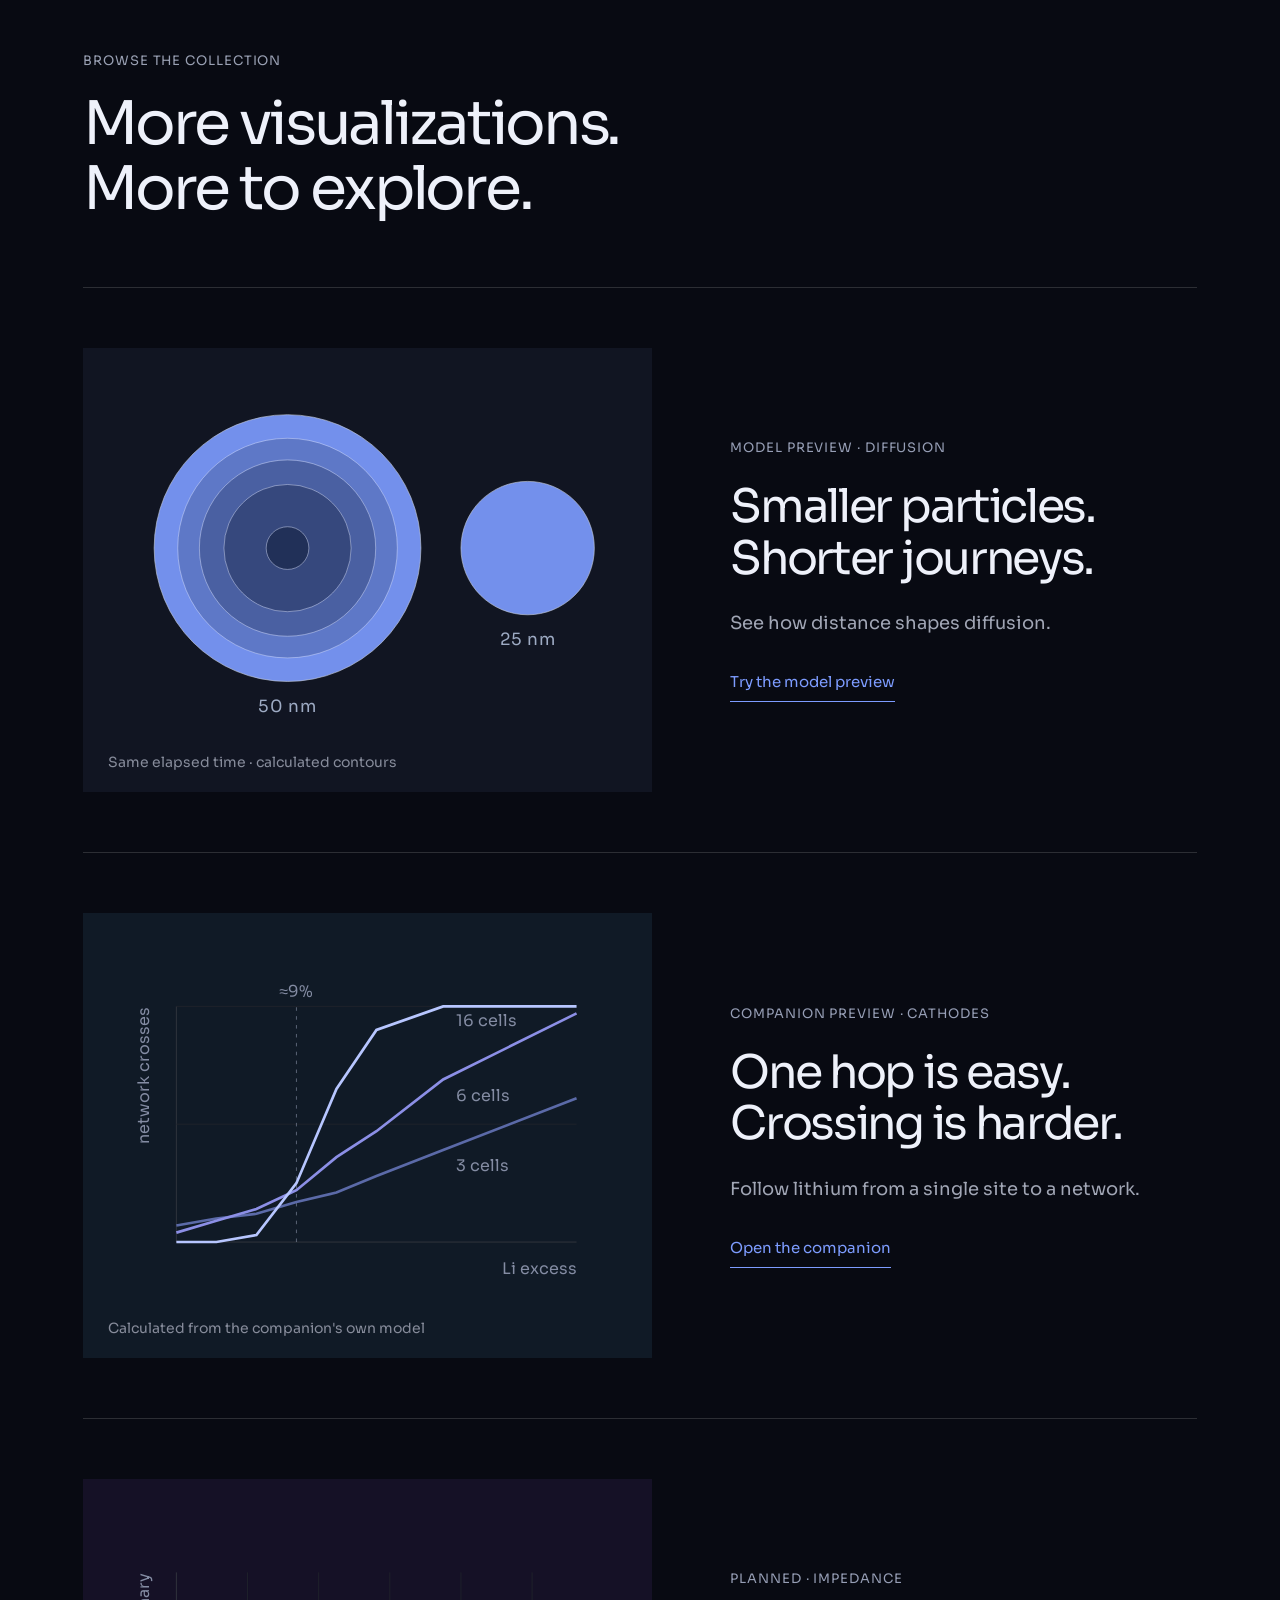
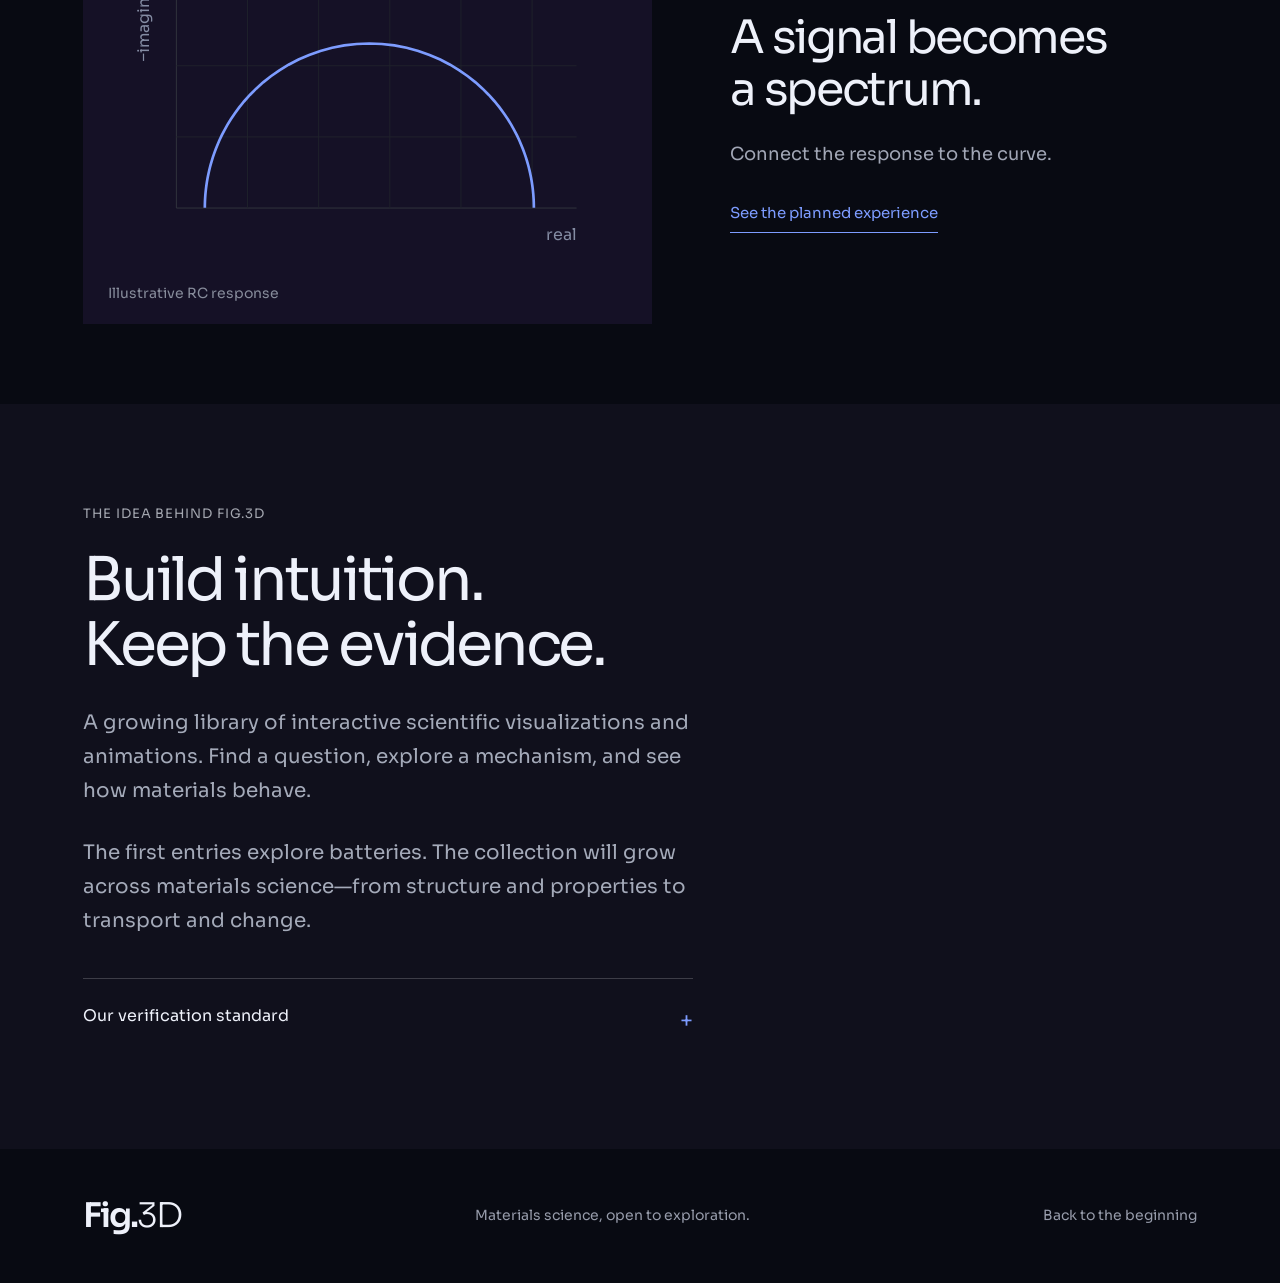
==== commit f56b8a19: "Keep hero labels and the paper layer in step after scrubbing Update the camera's world matrix before" ====
--- a/site/index.html
+++ b/site/index.html
@@ -50,6 +50,6 @@
 <section id="about" class="about" aria-labelledby="about-title"><div class="about-copy"><p class="eyebrow">THE IDEA BEHIND FIG.3D</p><h2 id="about-title">Build intuition.<br>Keep the evidence.</h2><p>A growing library of interactive scientific visualizations and animations. Find a question, explore a mechanism, and see how materials behave.</p><p>The first entries explore batteries. The collection will grow across materials science—from structure and properties to transport and change.</p><details><summary>Our verification standard <span aria-hidden="true">+</span></summary><p>Each visualization keeps its sources, assumptions and checks close by. Planned entries have not completed their release checks.</p><p>Human expert review is optional, not a release requirement. AI agreement does not establish empirical validation or peer review.</p></details></div></section>
 </main>
 <footer><a class="brand" href="#" aria-label="Fig.3D home">Fig.<span>3D</span></a><p>Materials science, open to exploration.</p><a href="#main">Back to the beginning</a></footer>
-<dialog id="hero-notes-dialog" aria-labelledby="hero-notes-title"><button class="dialog-close" type="button" aria-label="Close source and model notes">×</button><p class="eyebrow">SOURCE &amp; MODEL</p><h2 id="hero-notes-title">The figure.<br>The spatial idea.</h2><p>The opening image is the original Figure 1 extracted directly from the paper by Hau et al., <em>Disordered Rocksalts as High-Energy and Earth-Abundant Li-Ion Cathodes</em>, Advanced Materials 37 (2025), 2502766. The native 1500 × 850 pixels are preserved without repainting or AI enhancement. Page headers, captions and screenshot controls are outside this original image. The supplied screenshot remains available below.</p><p>We focus on the layered structure’s local 1-TM hop. Green Li, purple transition metal and dashed vacant sites retain their identities as the schematic opens into an ideal rocksalt model. A second vacant gate site is revealed in depth: this example uses a divacancy configuration. The three columns in the paper compare different orderings; they are not stages of a phase transformation.</p><p>Lithium follows a schematic octahedral → tetrahedral → octahedral route through triangular faces of oxygen. Red spheres show the tetrahedral oxygen surroundings. Select Li⁺ to reveal six oxygen neighbors around an octahedral endpoint. Atom sizes are symbolic.</p><p>This is an idealized geometric reconstruction, not a crystal structure recovered from the image. The animated geometry is an adaptation for Fig.3D. Motion is illustrative, not a calculated migration trajectory or timescale. No energy barrier, universal channel activity, material performance or diffusion coefficient is calculated. Local relaxation, interactions and collective motion are omitted.</p><p><a class="text-link" href="https://doi.org/10.1002/adma.202502766" target="_blank" rel="noopener">Read the source paper</a></p><p><a href="rocksalt.html#hop">Explore the hop in the companion</a> · <a href="references/advanced-materials-figure-1-user-reference.png" target="_blank">View the untouched supplied screenshot</a> · <a href="references/rocksalt-li-pathways-user-original.html#hop" target="_blank">Original visualizer</a></p><p>Human expert review is optional. Geometry checks support this illustrative model; they do not establish empirical validation.</p></dialog>
+<dialog id="hero-notes-dialog" aria-labelledby="hero-notes-title"><button class="dialog-close" type="button" aria-label="Close source and model notes">×</button><p class="eyebrow">SOURCE &amp; MODEL</p><h2 id="hero-notes-title">From the figure<br>to the spatial idea</h2><p>The opening image is the original Figure 1 extracted directly from the paper by Hau et al., <em>Disordered Rocksalts as High-Energy and Earth-Abundant Li-Ion Cathodes</em>, Advanced Materials 37 (2025), 2502766. The native 1500 × 850 pixels are preserved without repainting or AI enhancement. Page headers, captions and screenshot controls are outside this original image. The supplied screenshot remains available below.</p><p>We focus on the layered structure’s local 1-TM hop. The zoomed glyph lays back like a page on a desk while its green Li, purple transition metal and dashed vacant sites rise out of it, keeping their identities, into an ideal rocksalt model. A second vacant gate site is revealed in depth: this example uses a divacancy configuration. The three columns in the paper compare different orderings; they are not stages of a phase transformation.</p><p>Lithium follows a schematic octahedral → tetrahedral → octahedral route through two triangular faces of oxygen, and each window lights up as lithium crosses it. Bright red spheres are the four oxygens around the tetrahedral site; darker red ones complete the two octahedra on either side. While lithium waits at the tetrahedral site, the one transition metal that shares a face with it turns that face violet. Select Li⁺ to emphasize the six oxygen neighbors of an octahedral endpoint. Atom sizes are symbolic, and the camera briefly widens during the lift to show depth without changing any geometry.</p><p>This is an idealized geometric reconstruction, not a crystal structure recovered from the image. The animated geometry is an adaptation for Fig.3D. Motion is illustrative, not a calculated migration trajectory or timescale. No energy barrier, universal channel activity, material performance or diffusion coefficient is calculated. Local relaxation, interactions and collective motion are omitted.</p><p><a class="text-link" href="https://doi.org/10.1002/adma.202502766" target="_blank" rel="noopener">Read the source paper</a></p><p><a href="rocksalt.html#hop">Explore the hop in the companion</a> · <a href="references/advanced-materials-figure-1-user-reference.png" target="_blank">View the untouched supplied screenshot</a> · <a href="references/rocksalt-li-pathways-user-original.html#hop" target="_blank">Original visualizer</a></p><p>Human expert review is optional. Geometry checks support this illustrative model; they do not establish empirical validation.</p></dialog>
 <dialog id="concept-dialog" aria-labelledby="concept-title"><button class="dialog-close" type="button" aria-label="Close concept preview">×</button><p class="eyebrow">PLANNED VISUALIZATION</p><h2 id="concept-title"></h2><p id="concept-intro"></p><ul id="concept-list"></ul><p class="dialog-note">This visualization is still to be built and checked.</p></dialog>
 </body></html>
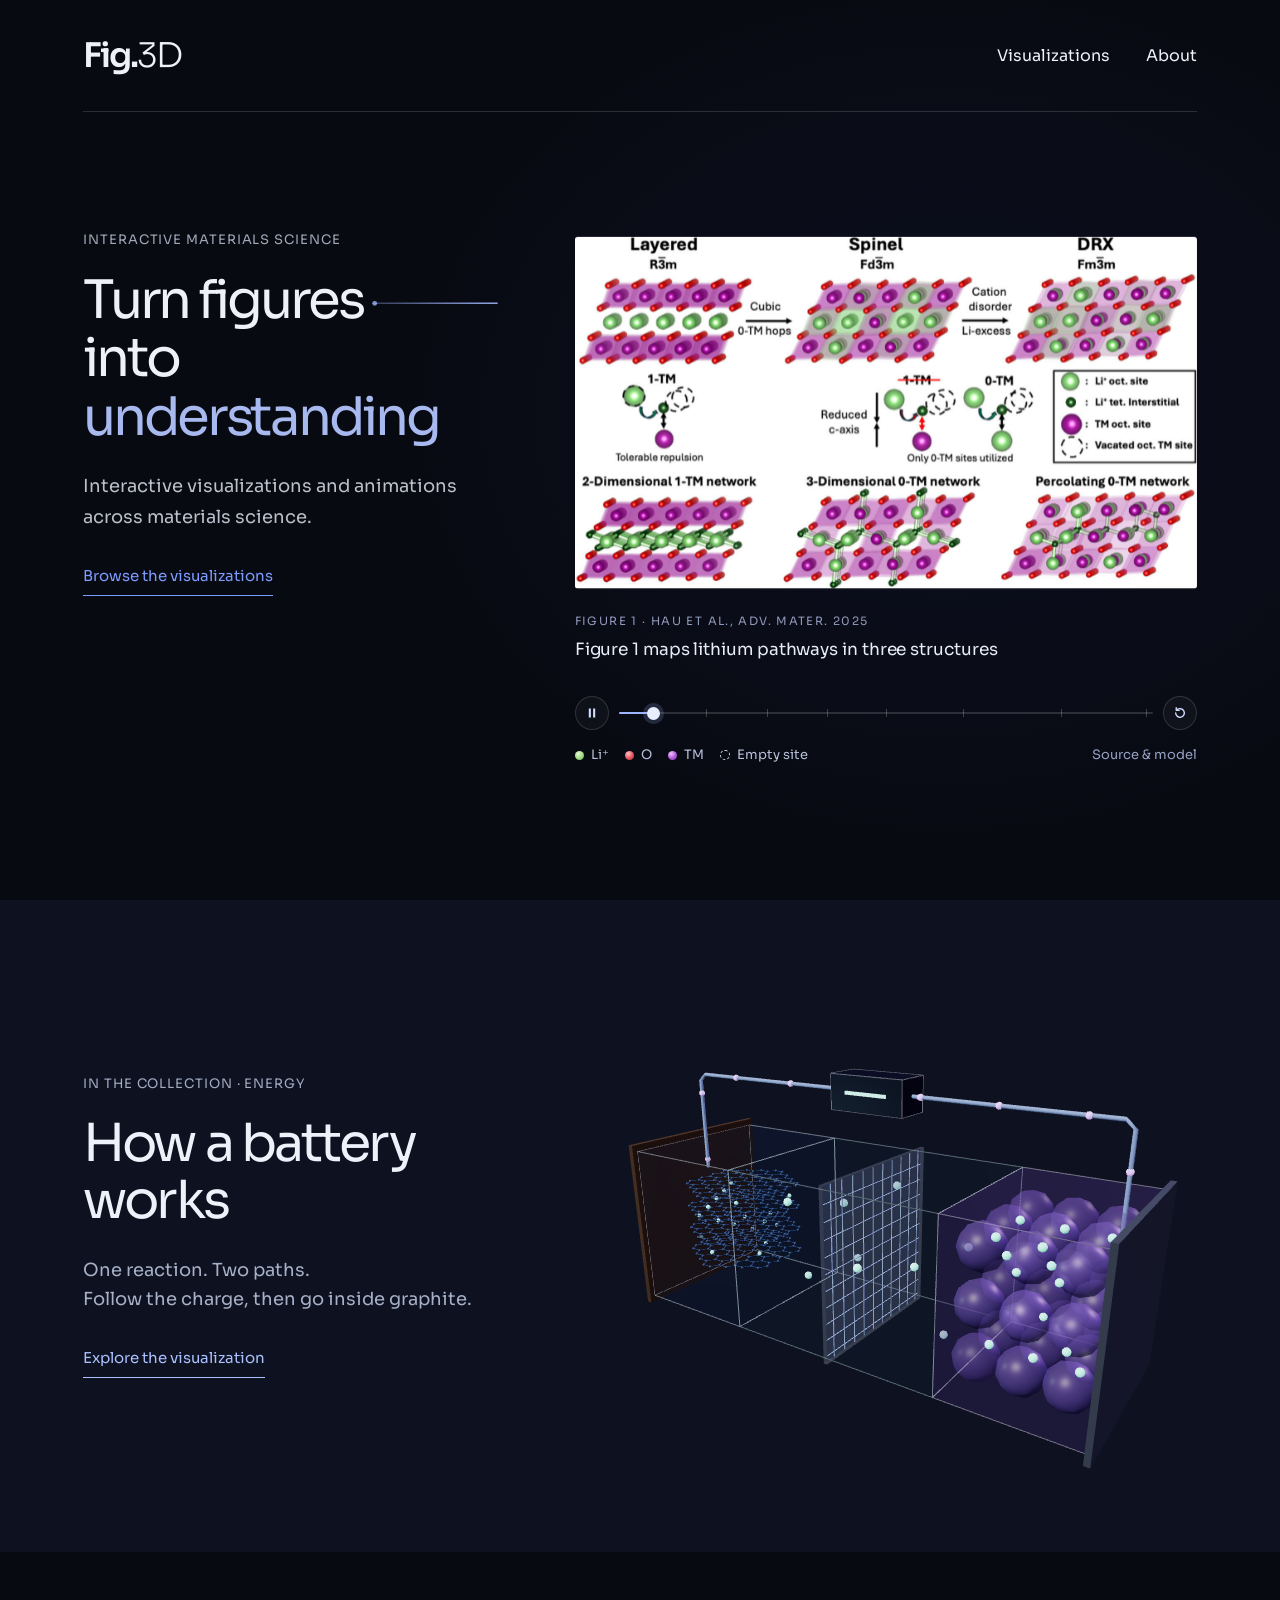
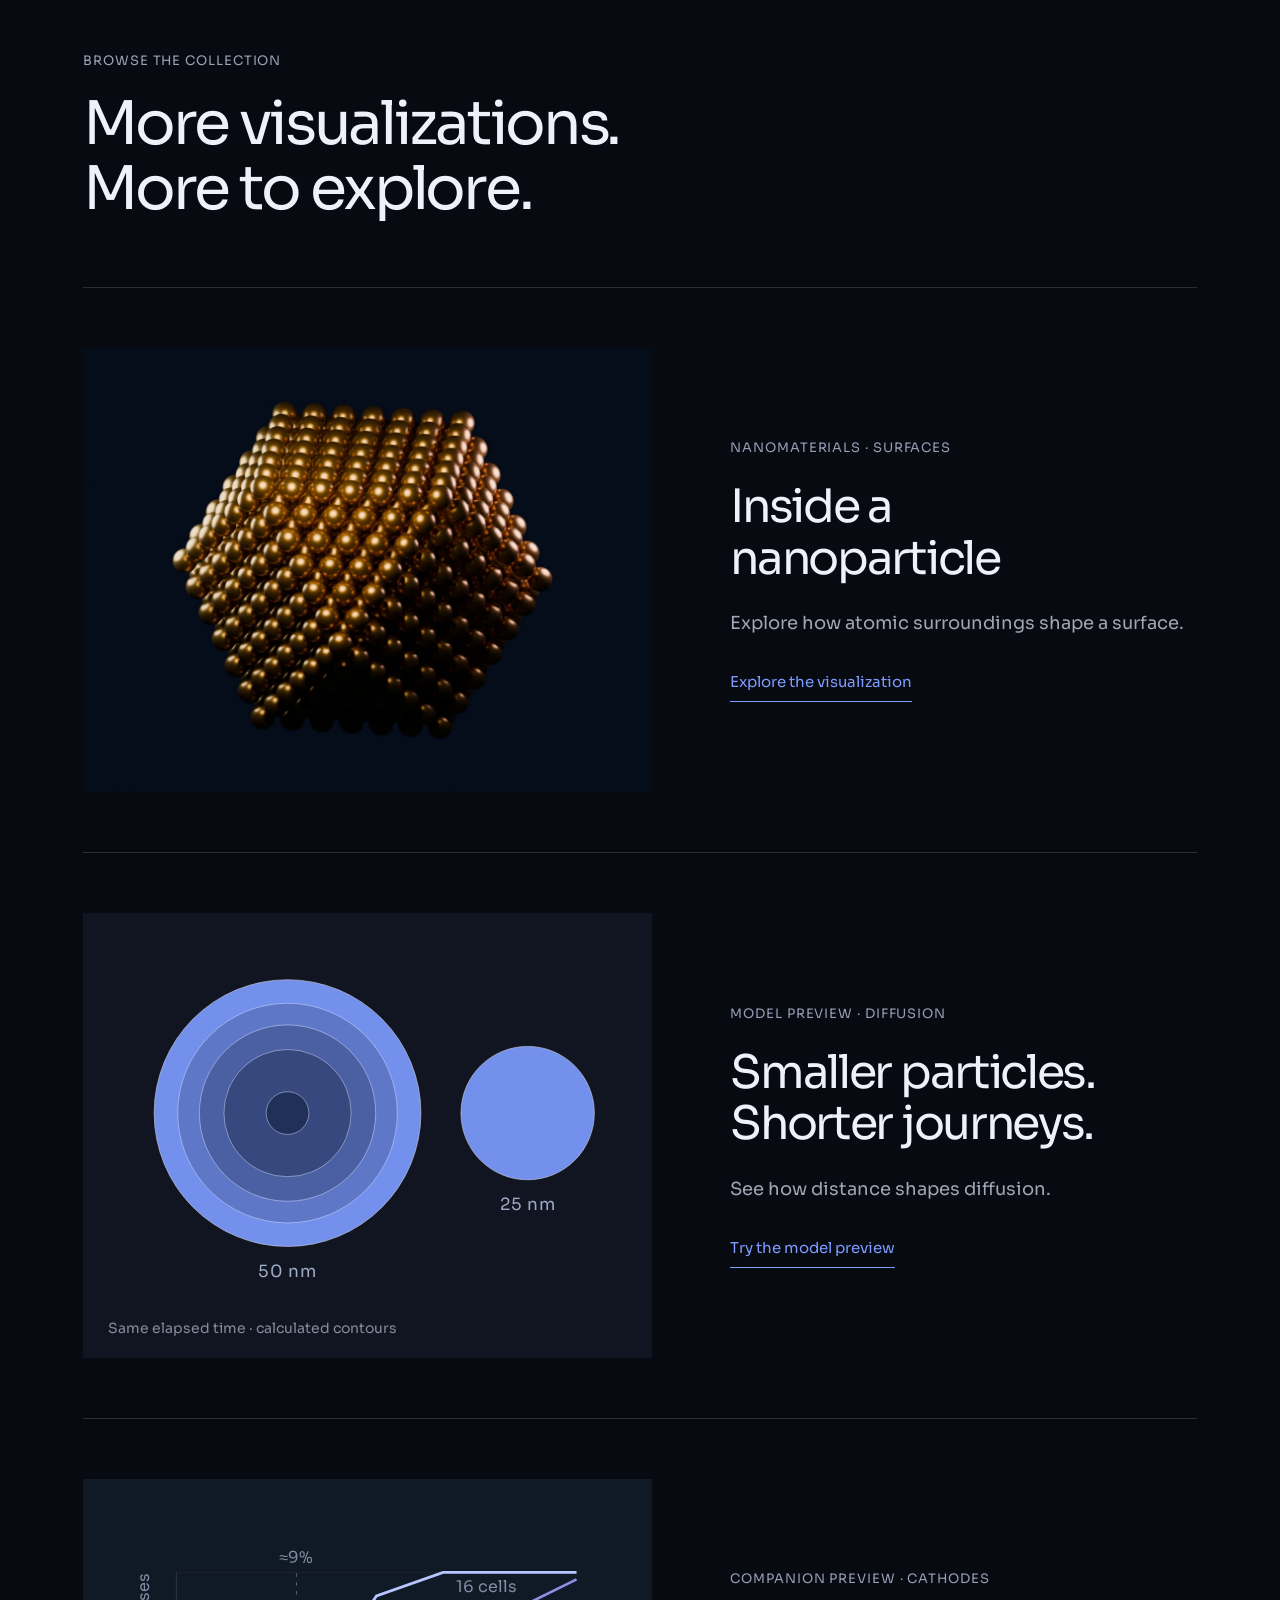
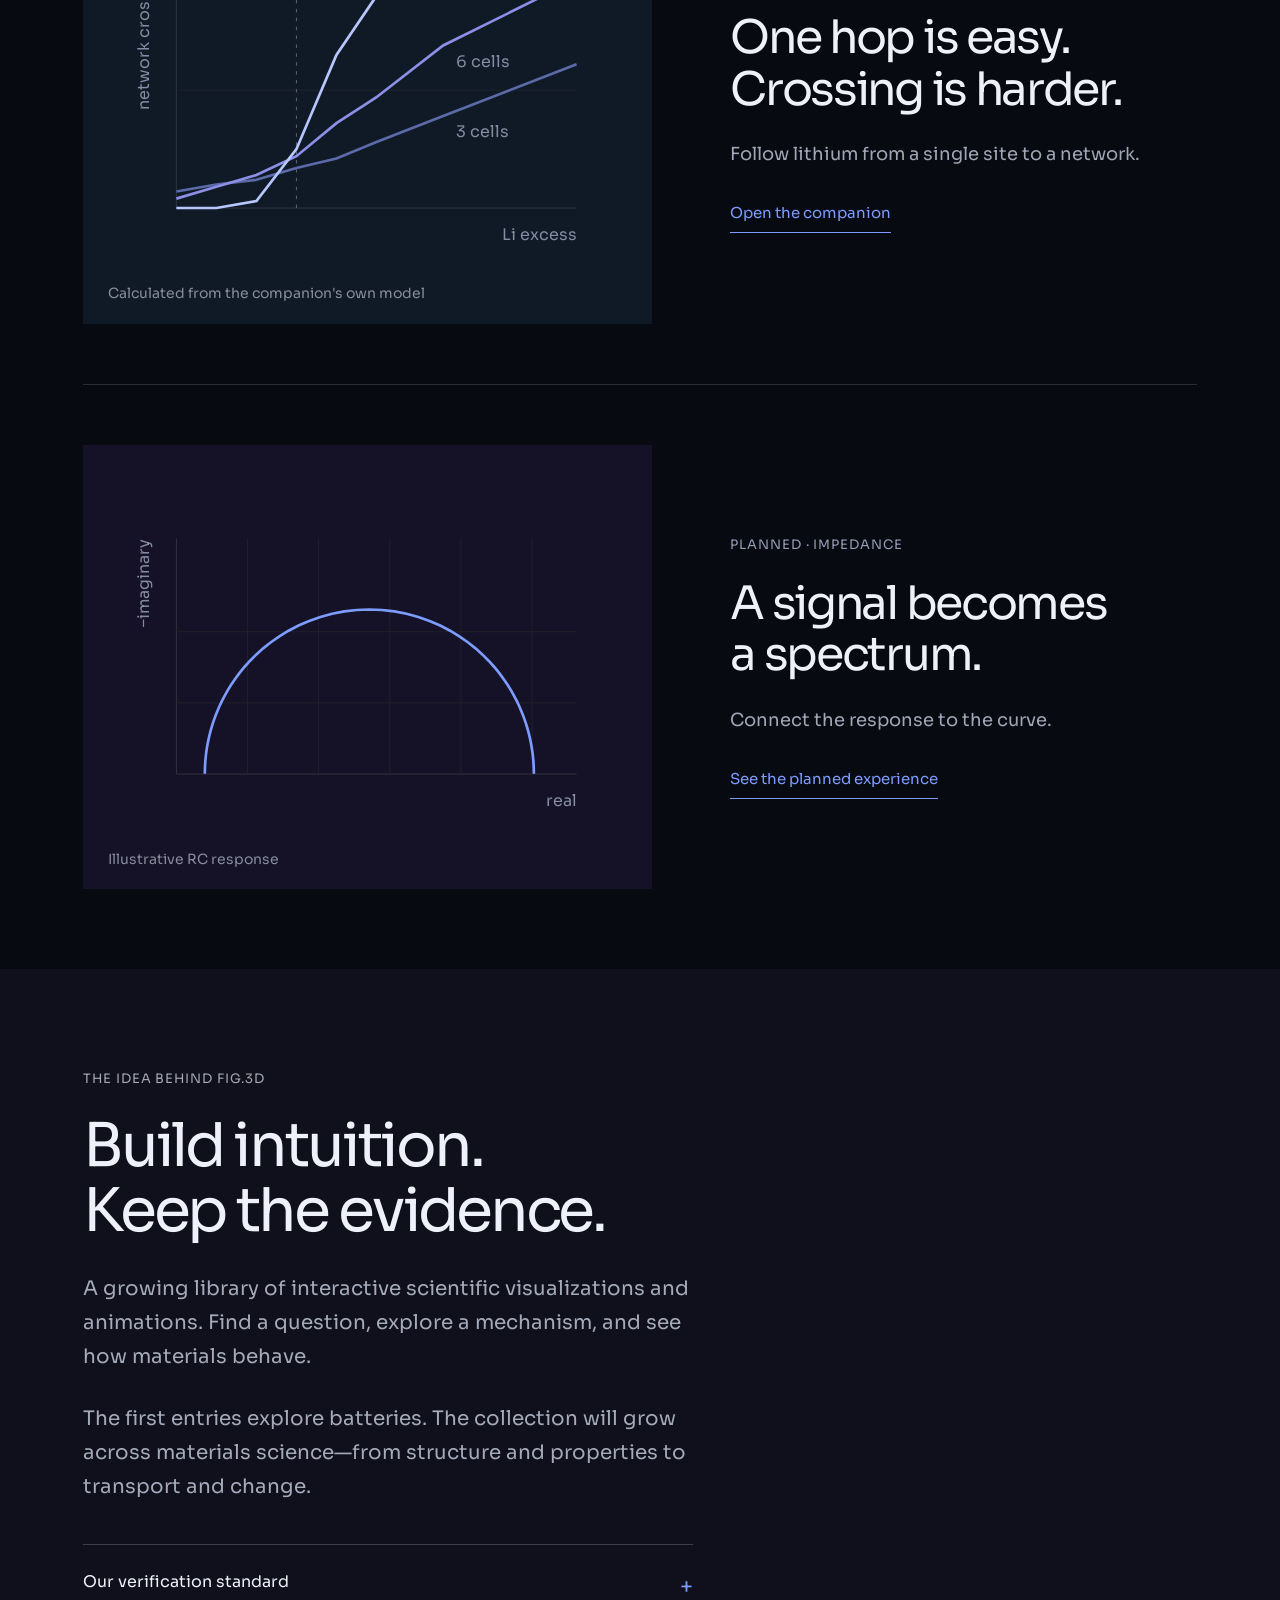
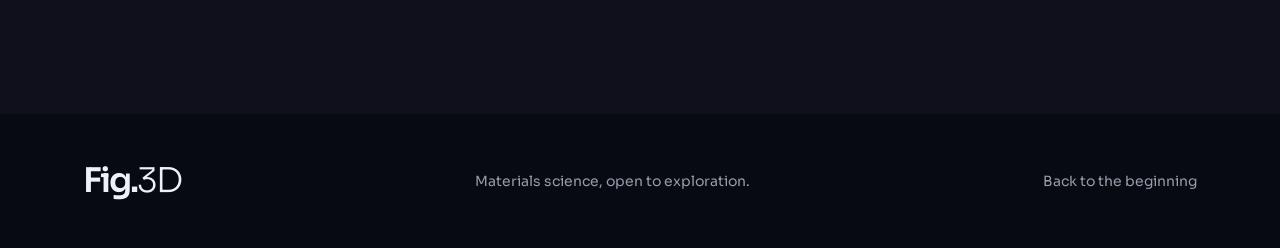
==== commit 23c06548: "Add interactive nanoparticle surfaces and coordination explorer" ====
--- a/site/index.html
+++ b/site/index.html
@@ -35,6 +35,10 @@
 <section class="next-topics" aria-labelledby="next-title">
 <div class="section-intro"><p class="eyebrow">BROWSE THE COLLECTION</p><h2 id="next-title">More visualizations.<br>More to explore.</h2></div>
 <article class="topic-row">
+<figure class="topic-visual nanoparticle-visual"><a href="nanoparticle.html" aria-label="Explore Inside a nanoparticle" style="display:block;view-transition-name:nanoparticle-scene"><img src="assets/nanoparticle/collection.webp" loading="lazy" decoding="async" width="1200" height="900" style="width:100%;height:auto;display:block" alt="Gold FCC cuboctahedron with square and triangular terraces, rendered from the explorer’s atom coordinates."></a></figure>
+<div class="topic-copy"><p class="eyebrow">NANOMATERIALS · SURFACES</p><h3>Inside a<br>nanoparticle</h3><p>Explore how atomic surroundings shape a surface.</p><a class="text-link" href="nanoparticle.html">Explore the visualization</a></div>
+</article>
+<article class="topic-row">
 <figure class="topic-visual diffusion-visual"><svg viewBox="0 0 640 500" role="img" aria-labelledby="diffusion-title diffusion-desc"><title id="diffusion-title">Two particle radii at the same elapsed time</title><desc id="diffusion-desc">Cross sections of a 50 nanometre and a 25 nanometre sphere after the same time of constant-diffusivity diffusion from a fixed surface concentration. Rings are calculated concentration contours at 20, 40, 60 and 80 percent of the surface value. The smaller particle is nearly filled while the larger one is still empty at its centre.</desc><g id="diffusion-field"></g></svg><figcaption>Same elapsed time · calculated contours</figcaption></figure>
 <div class="topic-copy"><p class="eyebrow">MODEL PREVIEW · DIFFUSION</p><h3>Smaller particles.<br>Shorter journeys.</h3><p>See how distance shapes diffusion.</p><a class="text-link" href="diffusion.html">Try the model preview</a></div>
 </article>
--- a/site/styles.css
+++ b/site/styles.css
@@ -28,3 +28,5 @@
 .diffusion-radius{fill:#9eabc4;font-family:var(--fig-font);font-size:19px;letter-spacing:.04em}
 
 .percolation-visual{background:#101a26}
+
+.nanoparticle-visual a{display:block;overflow:hidden}.nanoparticle-visual img{transition:transform 650ms cubic-bezier(.22,.75,.2,1)}.nanoparticle-visual a:hover img,.nanoparticle-visual a:focus-visible img{transform:scale(1.025)}@media(prefers-reduced-motion:reduce){.nanoparticle-visual img{transition:none}.nanoparticle-visual a:hover img,.nanoparticle-visual a:focus-visible img{transform:none}}
--- a/site/hero.css
+++ b/site/hero.css
@@ -1,6 +1,6 @@
 /* Homepage hero: the headline and the figure stage share one top line; the caption panel sits under the stage. */
 .home-hero{--header-h:112px;--copy-w:clamp(330px,34vw,540px);--col-gap:clamp(28px,4.4vw,84px);--panel-h:176px;--bleed-top:64px;--bleed-left:calc(var(--col-gap) * .85);
- position:relative;overflow:hidden;display:grid;align-content:center;min-height:clamp(760px,100svh,1120px);
+ position:relative;overflow:hidden;display:grid;align-content:center;min-height:clamp(760px,100vh,1120px);min-height:clamp(760px,100svh,1120px);
  padding:calc(var(--header-h) + clamp(22px,4.5vh,60px)) var(--gutter) clamp(26px,5vh,64px);
  background:radial-gradient(ellipse 62% 70% at 74% 46%,#18204740,transparent 70%)}
 .home-hero-grid{display:grid;grid-template-columns:var(--copy-w) minmax(0,1fr);column-gap:var(--col-gap);align-items:start}
@@ -17,12 +17,13 @@
 .hero-copy .text-link{color:var(--accent)}
 
 /* Stage. The canvases bleed past the frame so the outer oxygen context is never clipped at the frame edge. */
-.hero-figure{margin:0;min-width:0;justify-self:end;width:min(100%,calc((100svh - var(--header-h) - var(--panel-h) - 140px) * 1500 / 850));position:relative}
+.hero-figure{margin:0;min-width:0;justify-self:end;width:min(100%,calc((100vh - var(--header-h) - var(--panel-h) - 140px) * 1500 / 850));width:min(100%,calc((100svh - var(--header-h) - var(--panel-h) - 140px) * 1500 / 850));position:relative}
 .hero-frame{position:relative;aspect-ratio:1500/850;width:100%}
 .hero-stage{position:absolute;inset:calc(-1 * var(--bleed-top)) calc(-1 * var(--gutter)) -10px calc(-1 * var(--bleed-left));z-index:1}
 .hero-stage canvas{position:absolute;inset:0;width:100%;height:100%;display:block}
 #hero-paper{z-index:0}#hero-gl{z-index:1;pointer-events:none}#hero-canvas{z-index:2;touch-action:pan-y;outline:none}
 .hero-frame:has(#hero-canvas:focus-visible)::after{content:'';position:absolute;inset:-8px;border:1px solid #7d9cff;border-radius:6px;pointer-events:none;z-index:3}
+@supports not selector(:has(*)){#hero-canvas:focus-visible{outline:1px solid #7d9cff;outline-offset:-8px}}
 .hero-frame noscript img{position:absolute;inset:0;width:100%;height:100%;object-fit:contain}
 
 /* Connectors: a hairline that strengthens toward its target, a small origin dot and a narrow filled head. */
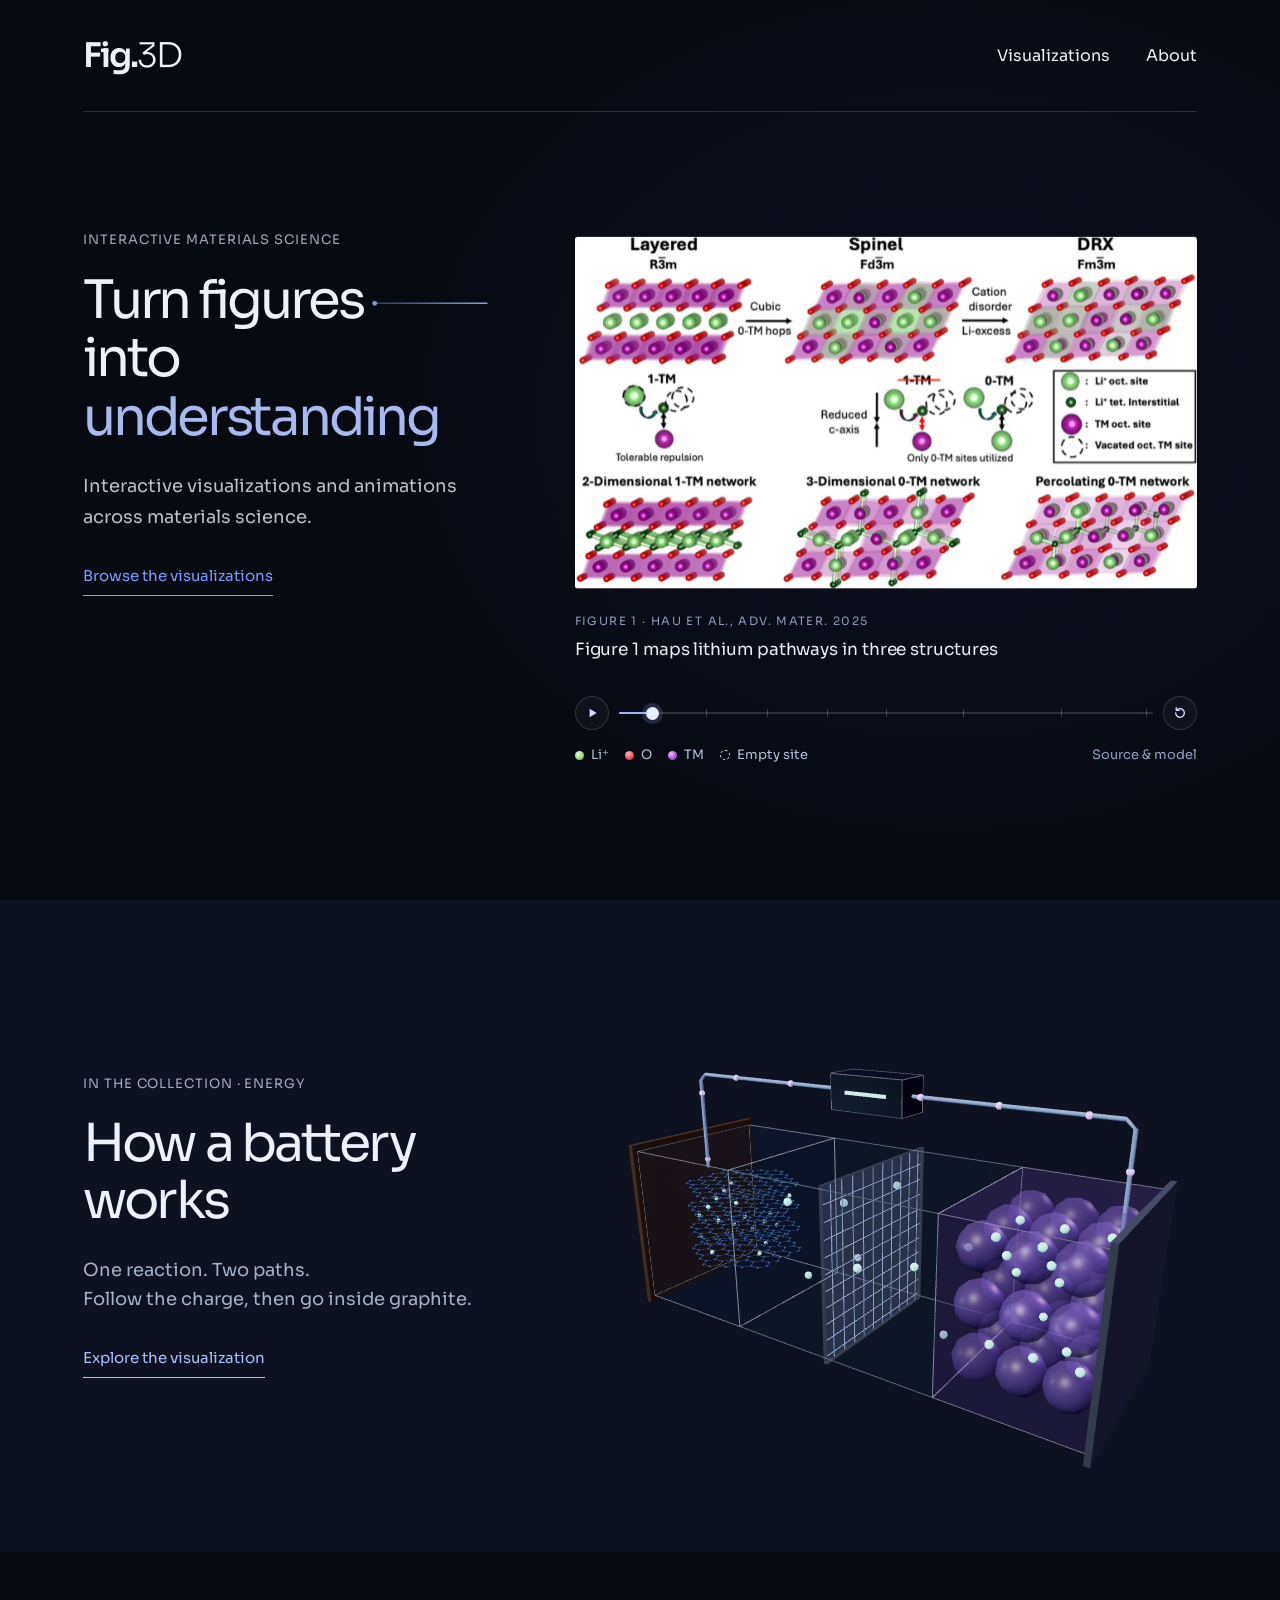
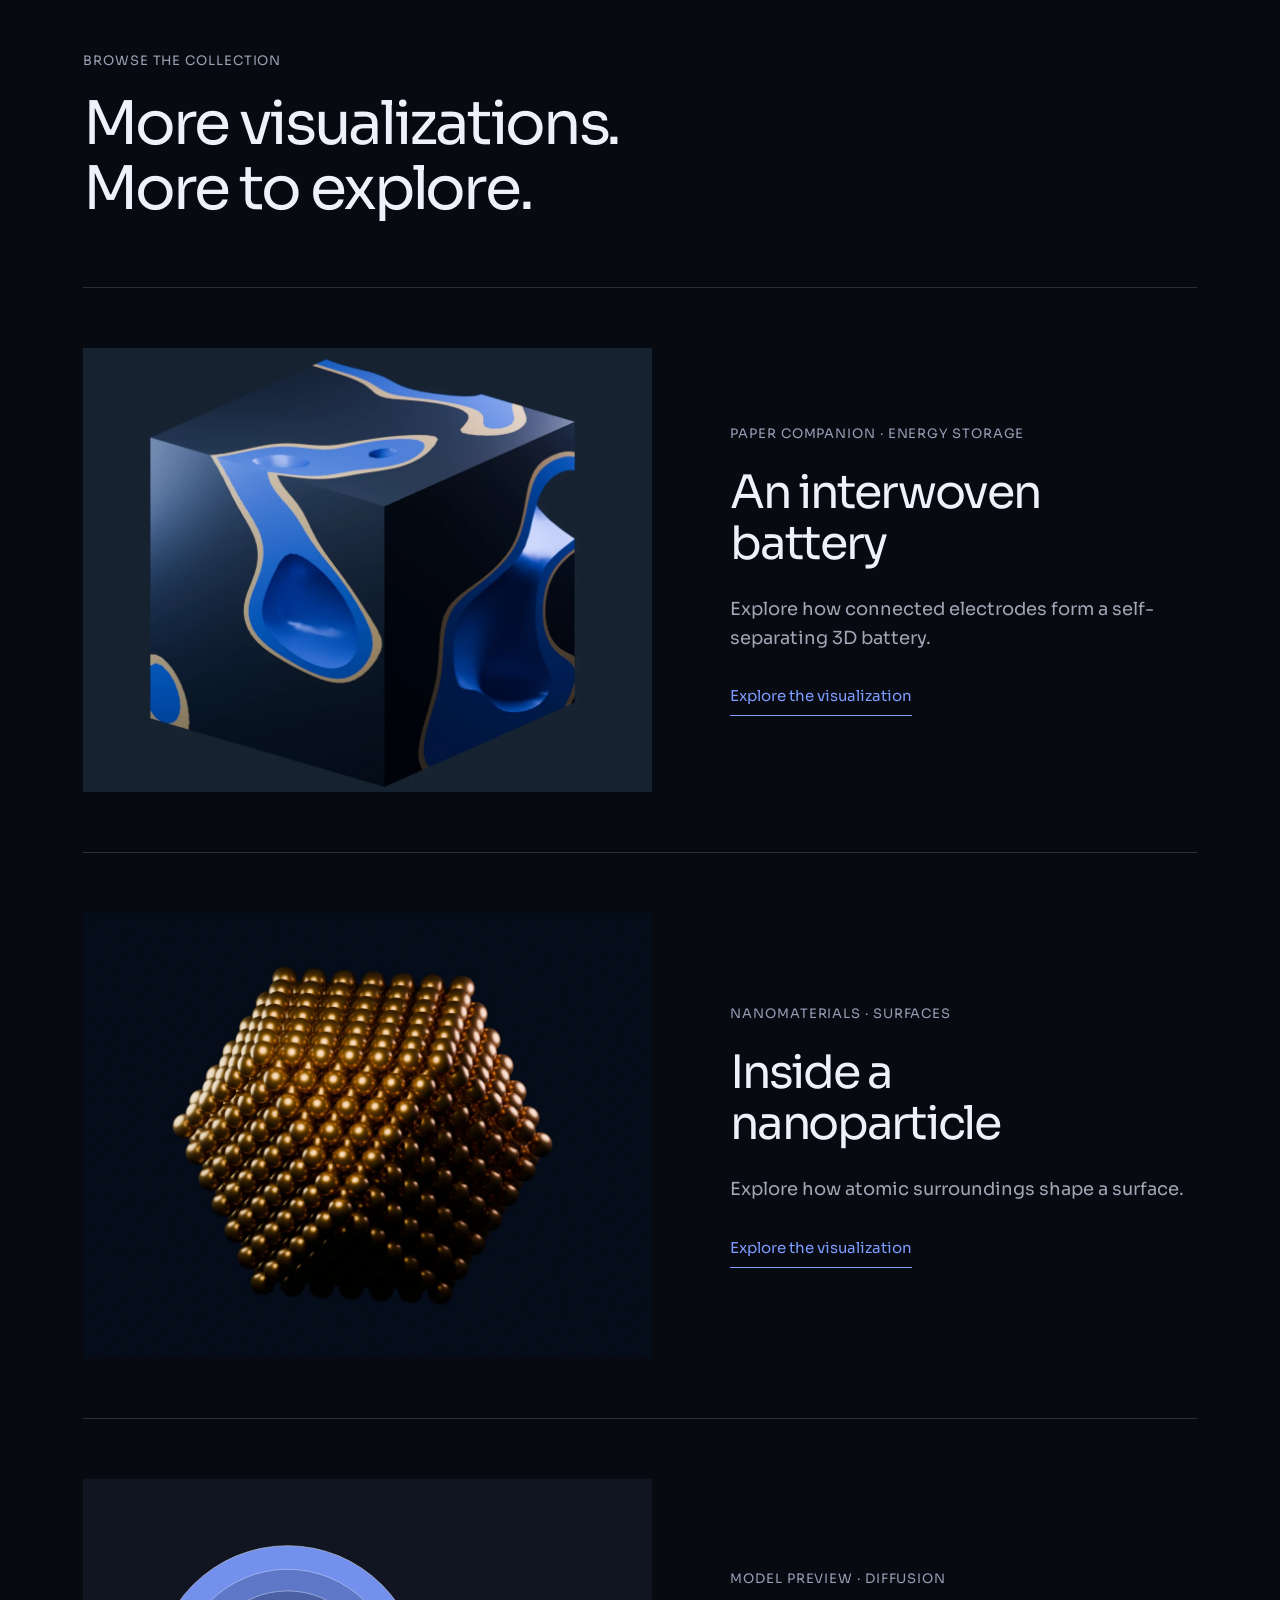
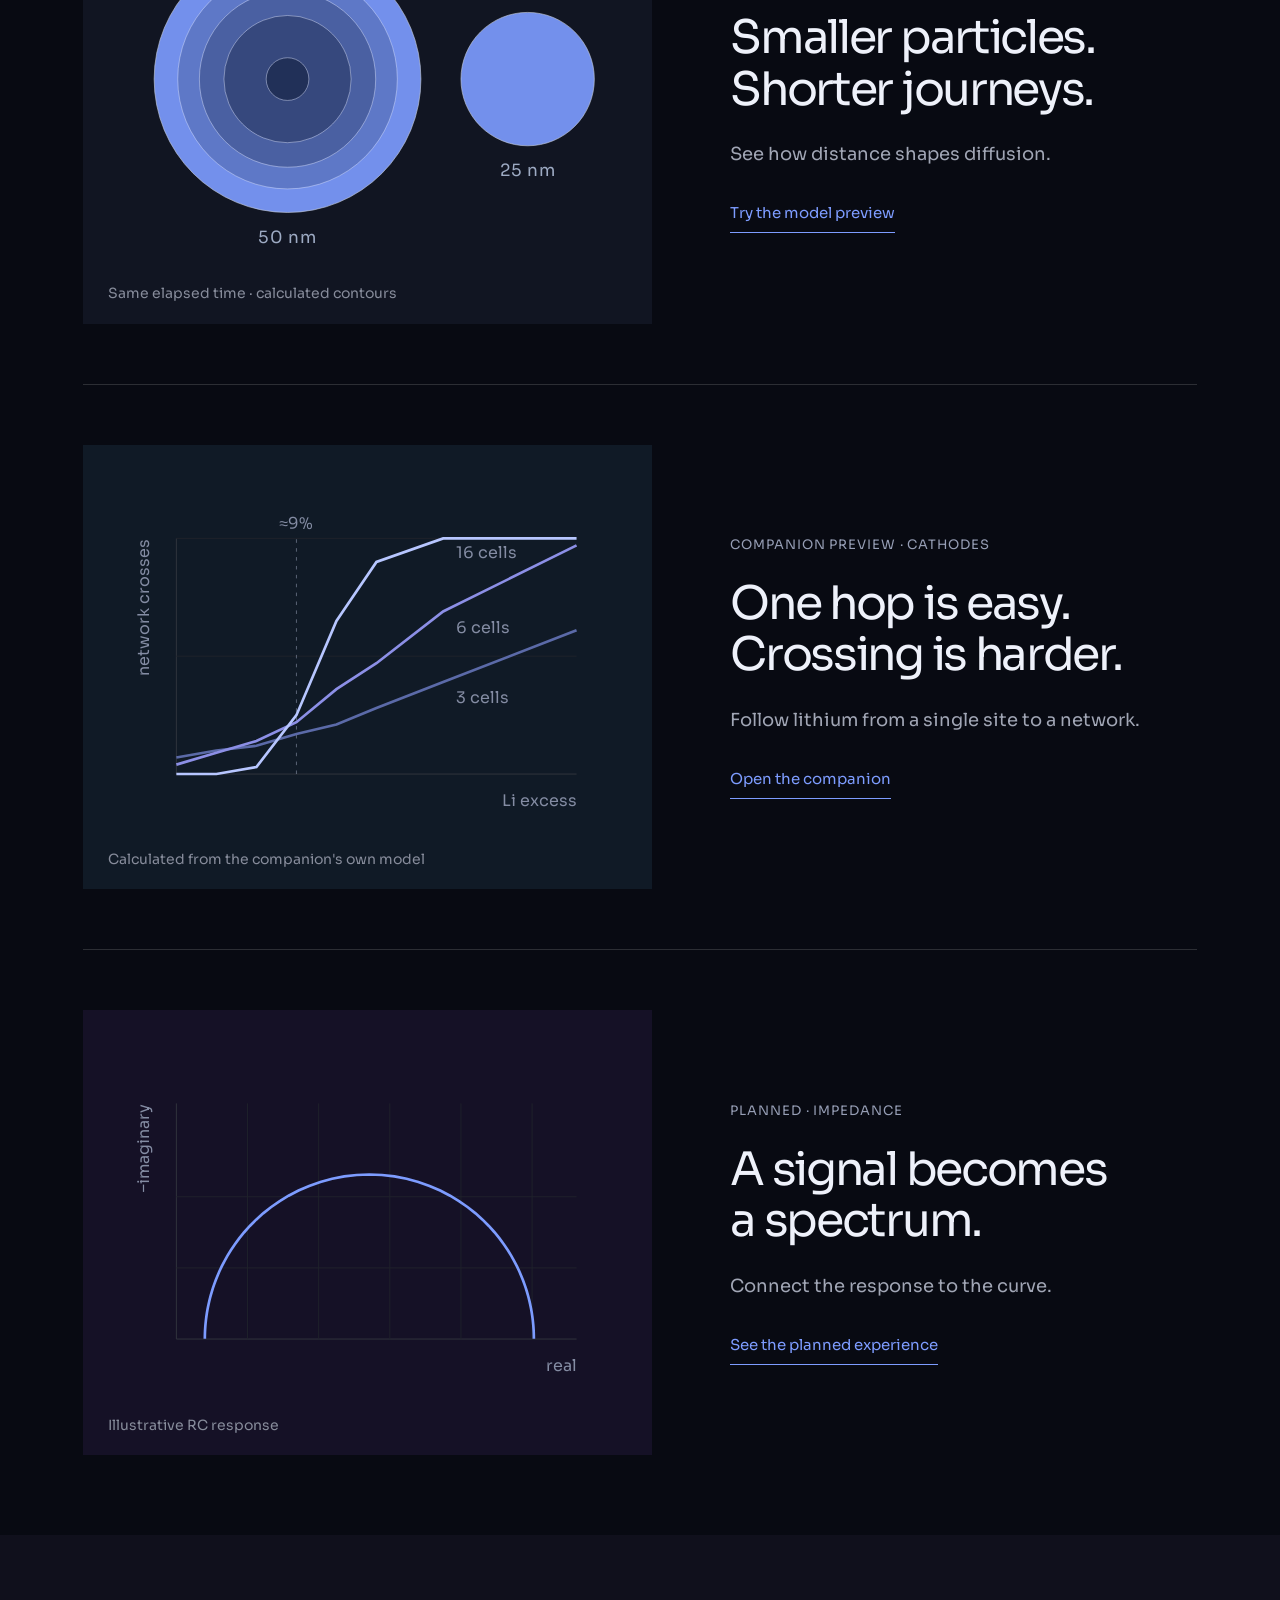
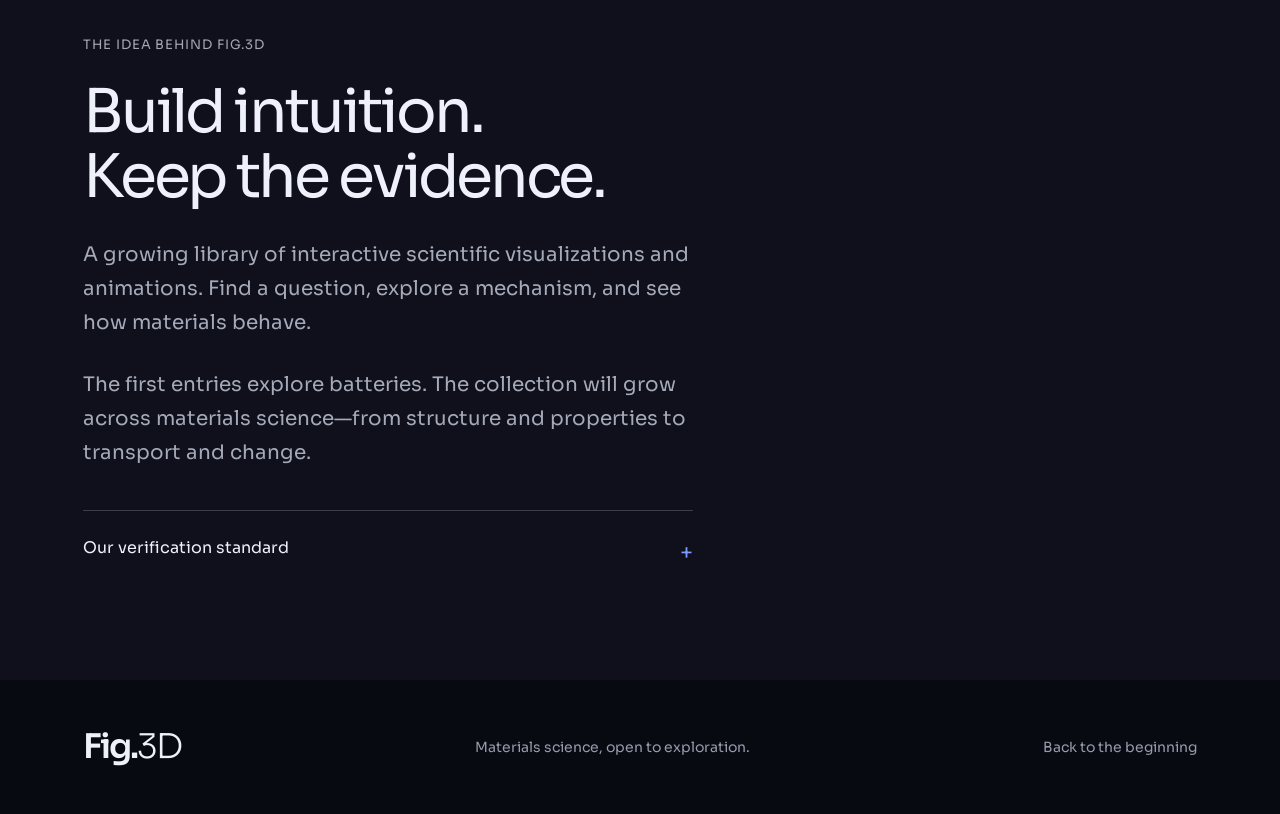
==== commit 896e762f: "Add interwoven battery companion for Tait figures 1 and 2" ====
--- a/site/index.html
+++ b/site/index.html
@@ -35,6 +35,10 @@
 <section class="next-topics" aria-labelledby="next-title">
 <div class="section-intro"><p class="eyebrow">BROWSE THE COLLECTION</p><h2 id="next-title">More visualizations.<br>More to explore.</h2></div>
 <article class="topic-row">
+<figure class="topic-visual interwoven-visual"><a href="self-separating-battery.html" aria-label="Explore An interwoven battery" style="display:block;view-transition-name:interwoven-scene"><img src="assets/self-separating-battery/collection.webp" loading="lazy" decoding="async" width="1200" height="900" style="display:block;width:100%;height:auto" alt="A porous carbon volume with a blue cathode network and a thin warm-toned separating interphase, rendered from the explorer geometry."></a></figure>
+<div class="topic-copy"><p class="eyebrow">PAPER COMPANION · ENERGY STORAGE</p><h3>An interwoven<br>battery</h3><p>Explore how connected electrodes form a self-separating 3D battery.</p><a class="text-link" href="self-separating-battery.html">Explore the visualization</a></div>
+</article>
+<article class="topic-row">
 <figure class="topic-visual nanoparticle-visual"><a href="nanoparticle.html" aria-label="Explore Inside a nanoparticle" style="display:block;view-transition-name:nanoparticle-scene"><img src="assets/nanoparticle/collection.webp" loading="lazy" decoding="async" width="1200" height="900" style="width:100%;height:auto;display:block" alt="Gold FCC cuboctahedron with square and triangular terraces, rendered from the explorer’s atom coordinates."></a></figure>
 <div class="topic-copy"><p class="eyebrow">NANOMATERIALS · SURFACES</p><h3>Inside a<br>nanoparticle</h3><p>Explore how atomic surroundings shape a surface.</p><a class="text-link" href="nanoparticle.html">Explore the visualization</a></div>
 </article>
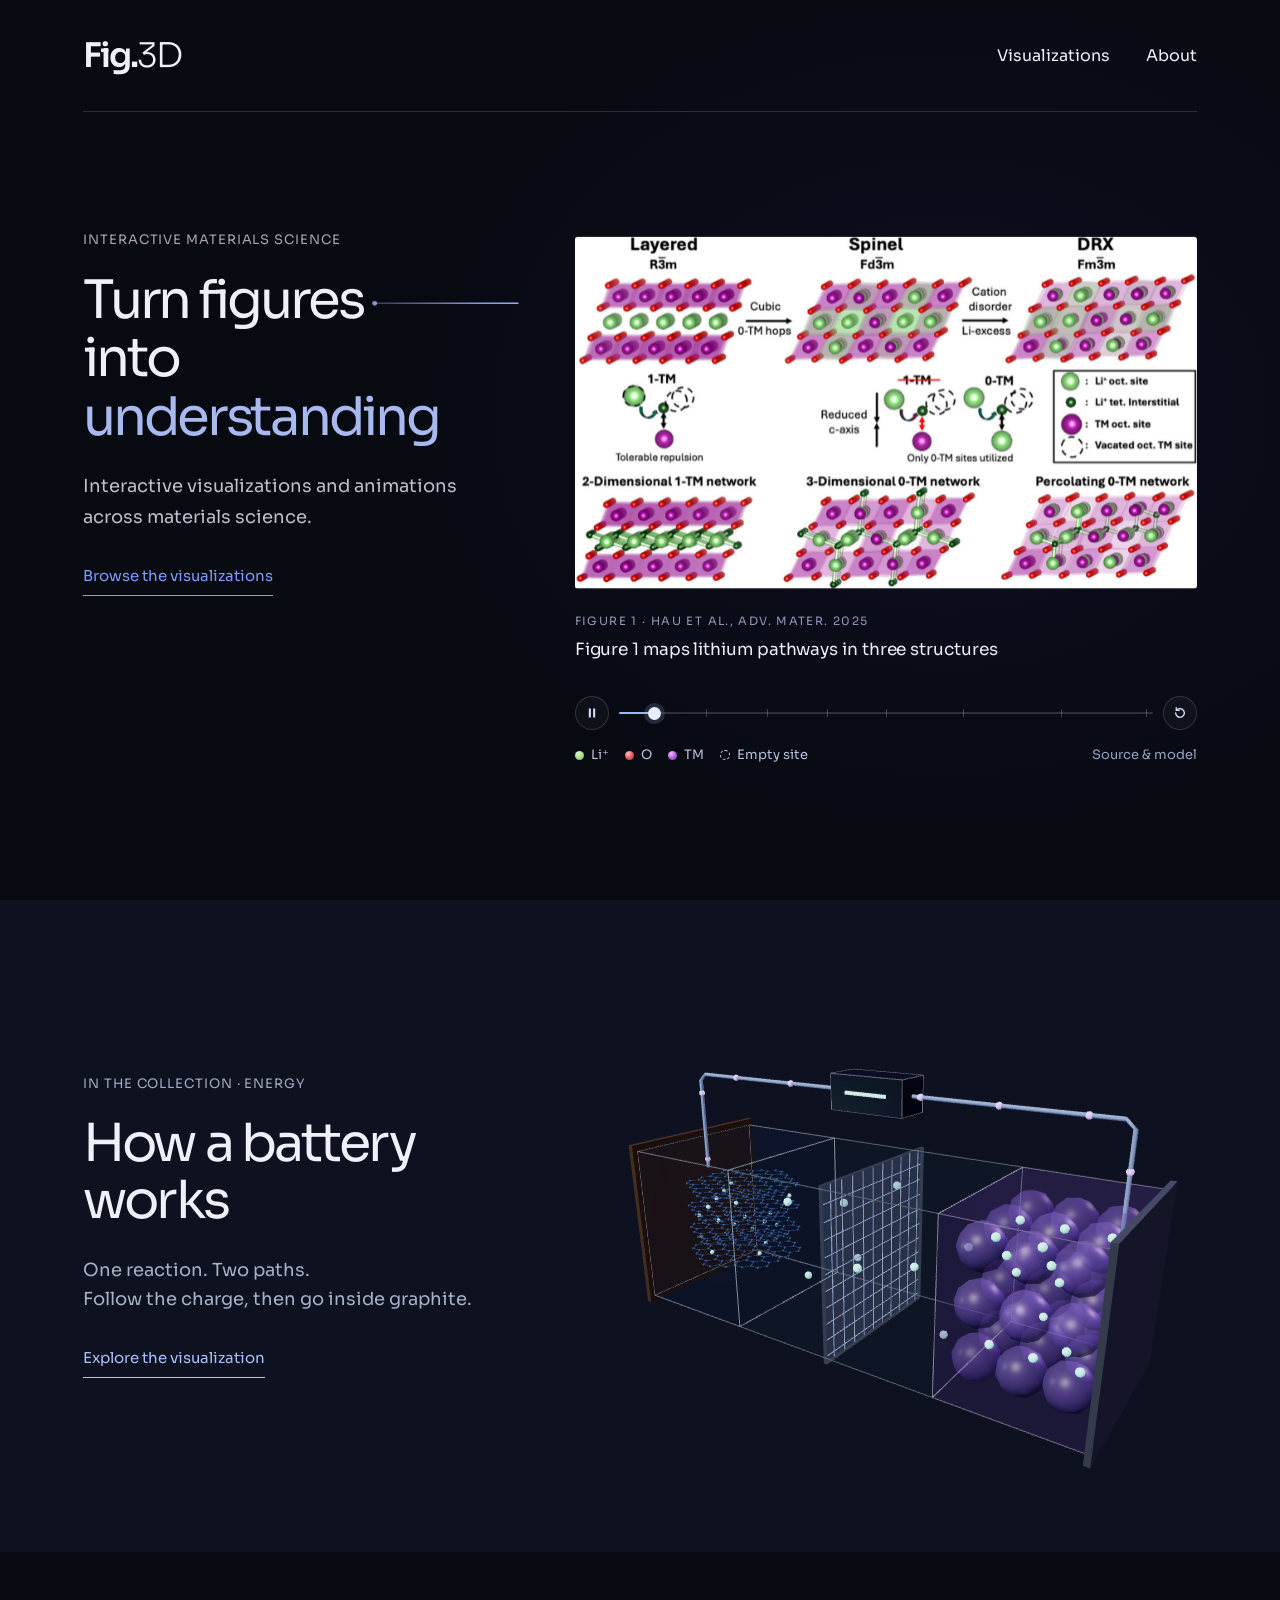
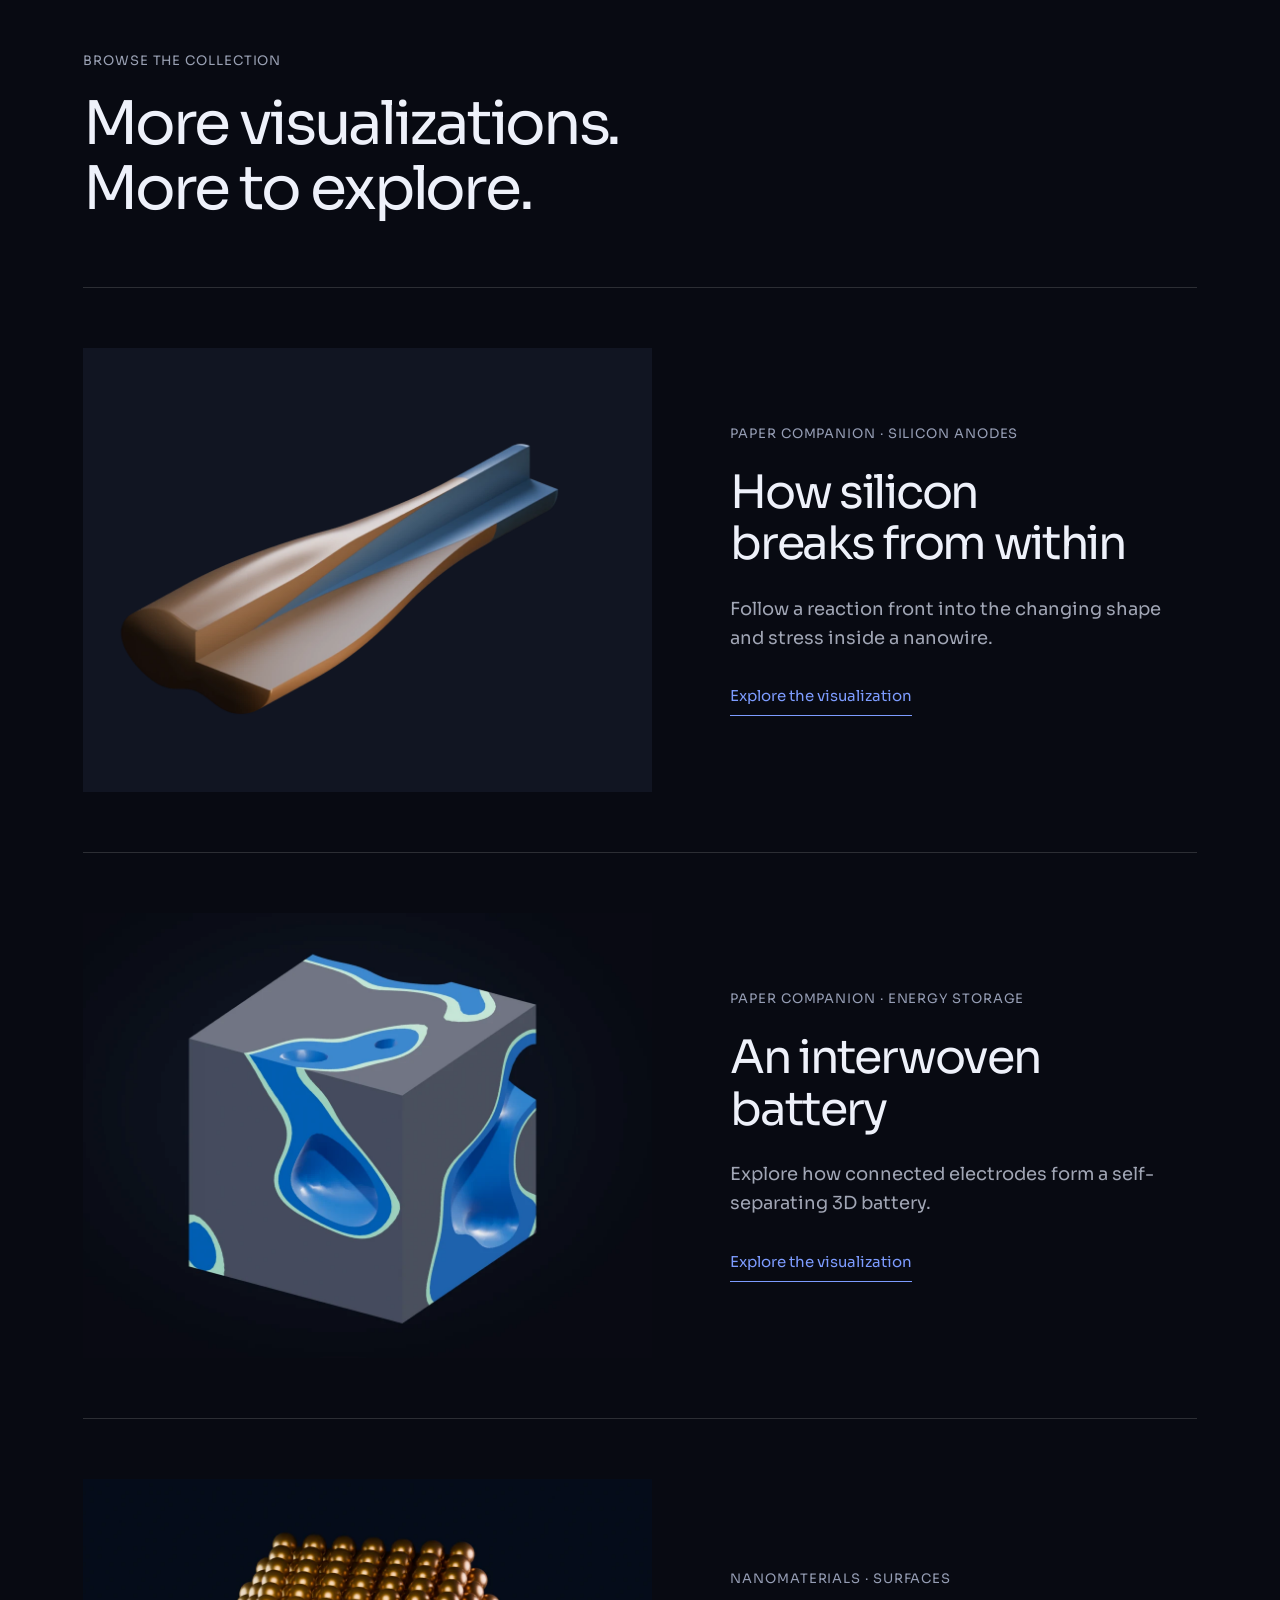
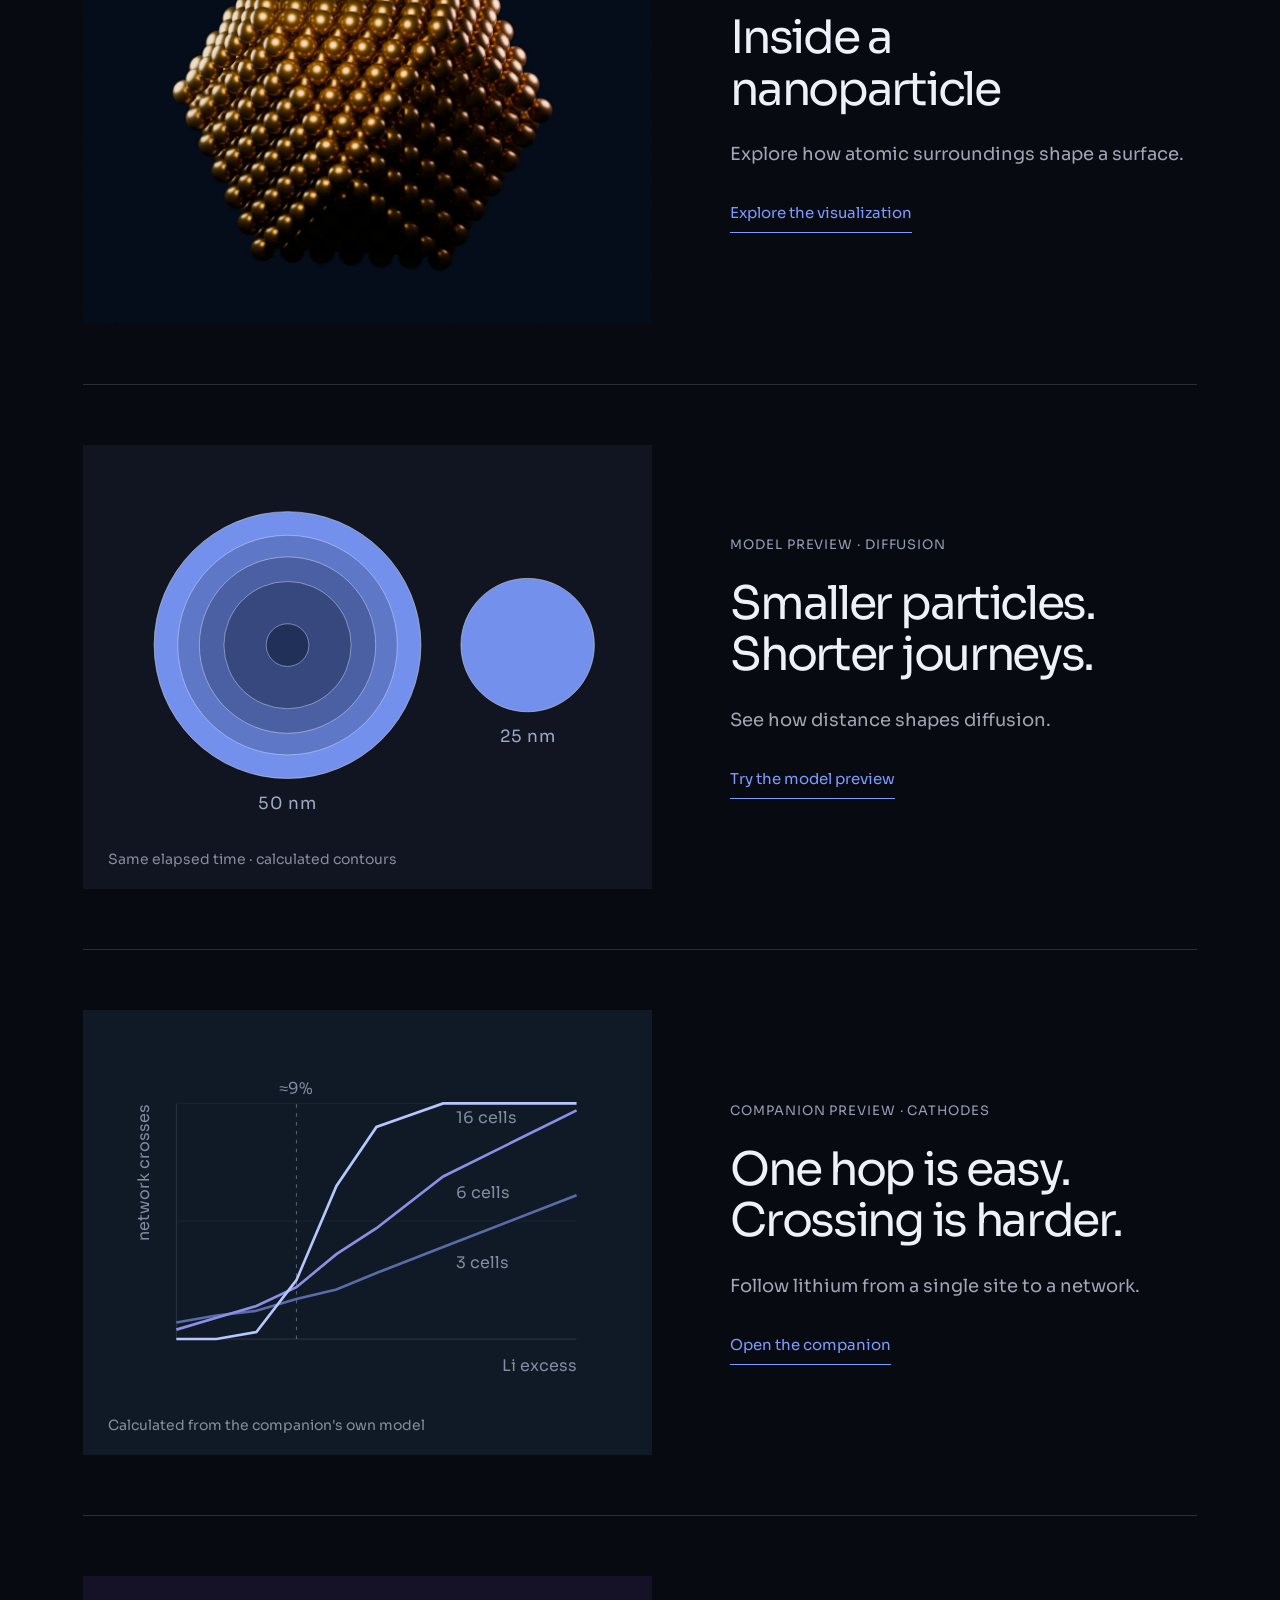
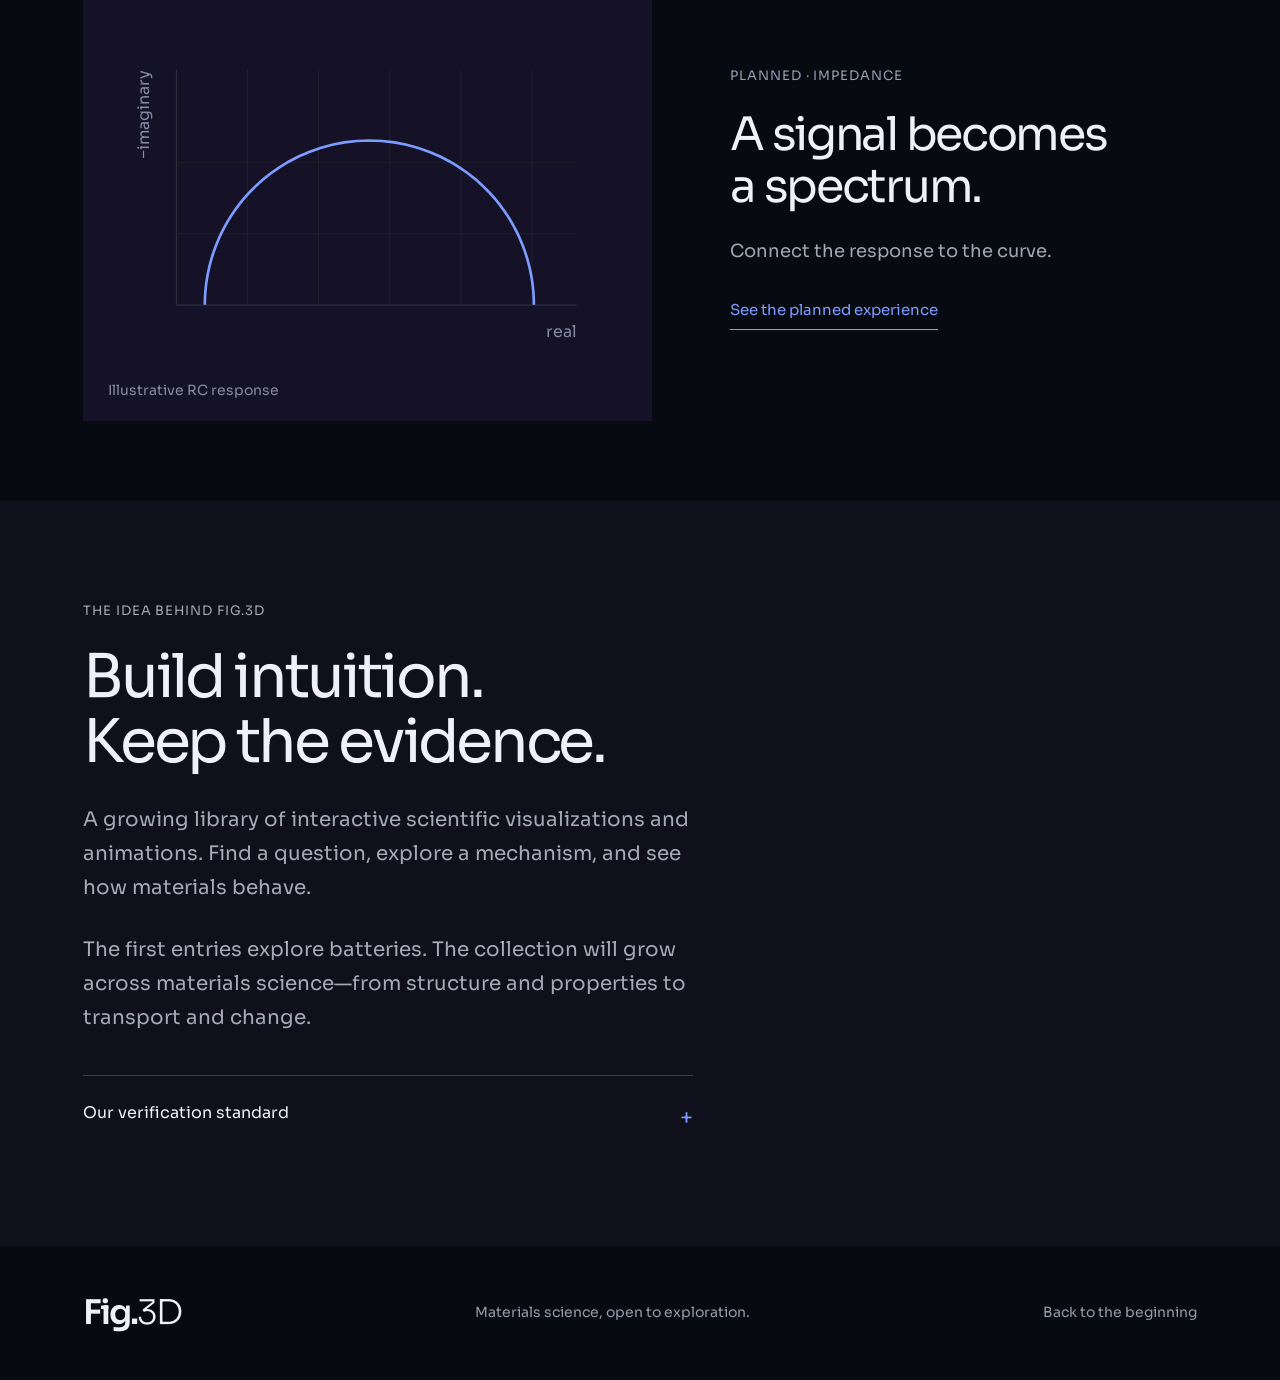
==== commit a35ac200: "Add source-grounded silicon nanowire paper companion" ====
--- a/site/index.html
+++ b/site/index.html
@@ -35,6 +35,10 @@
 <section class="next-topics" aria-labelledby="next-title">
 <div class="section-intro"><p class="eyebrow">BROWSE THE COLLECTION</p><h2 id="next-title">More visualizations.<br>More to explore.</h2></div>
 <article class="topic-row">
+<figure class="topic-visual silicon-visual"><a href="silicon-nanowire.html" aria-label="Explore How silicon breaks from within" style="display:block;view-transition-name:silicon-scene"><img src="assets/silicon-nanowire/collection.webp" loading="lazy" decoding="async" width="1200" height="900" style="display:block;width:100%;height:auto" alt="A swelling silicon nanowire cut open to reveal its tapered crystalline core, rendered from the explorer’s geometry."></a></figure>
+<div class="topic-copy"><p class="eyebrow">PAPER COMPANION · SILICON ANODES</p><h3>How silicon<br>breaks from within</h3><p>Follow a reaction front into the changing shape and stress inside a nanowire.</p><a class="text-link" href="silicon-nanowire.html">Explore the visualization</a></div>
+</article>
+<article class="topic-row">
 <figure class="topic-visual interwoven-visual"><a href="self-separating-battery.html" aria-label="Explore An interwoven battery" style="display:block;view-transition-name:interwoven-scene"><img src="assets/self-separating-battery/collection.webp" loading="lazy" decoding="async" width="1200" height="900" style="display:block;width:100%;height:auto" alt="A porous carbon volume with a blue cathode network and a thin warm-toned separating interphase, rendered from the explorer geometry."></a></figure>
 <div class="topic-copy"><p class="eyebrow">PAPER COMPANION · ENERGY STORAGE</p><h3>An interwoven<br>battery</h3><p>Explore how connected electrodes form a self-separating 3D battery.</p><a class="text-link" href="self-separating-battery.html">Explore the visualization</a></div>
 </article>
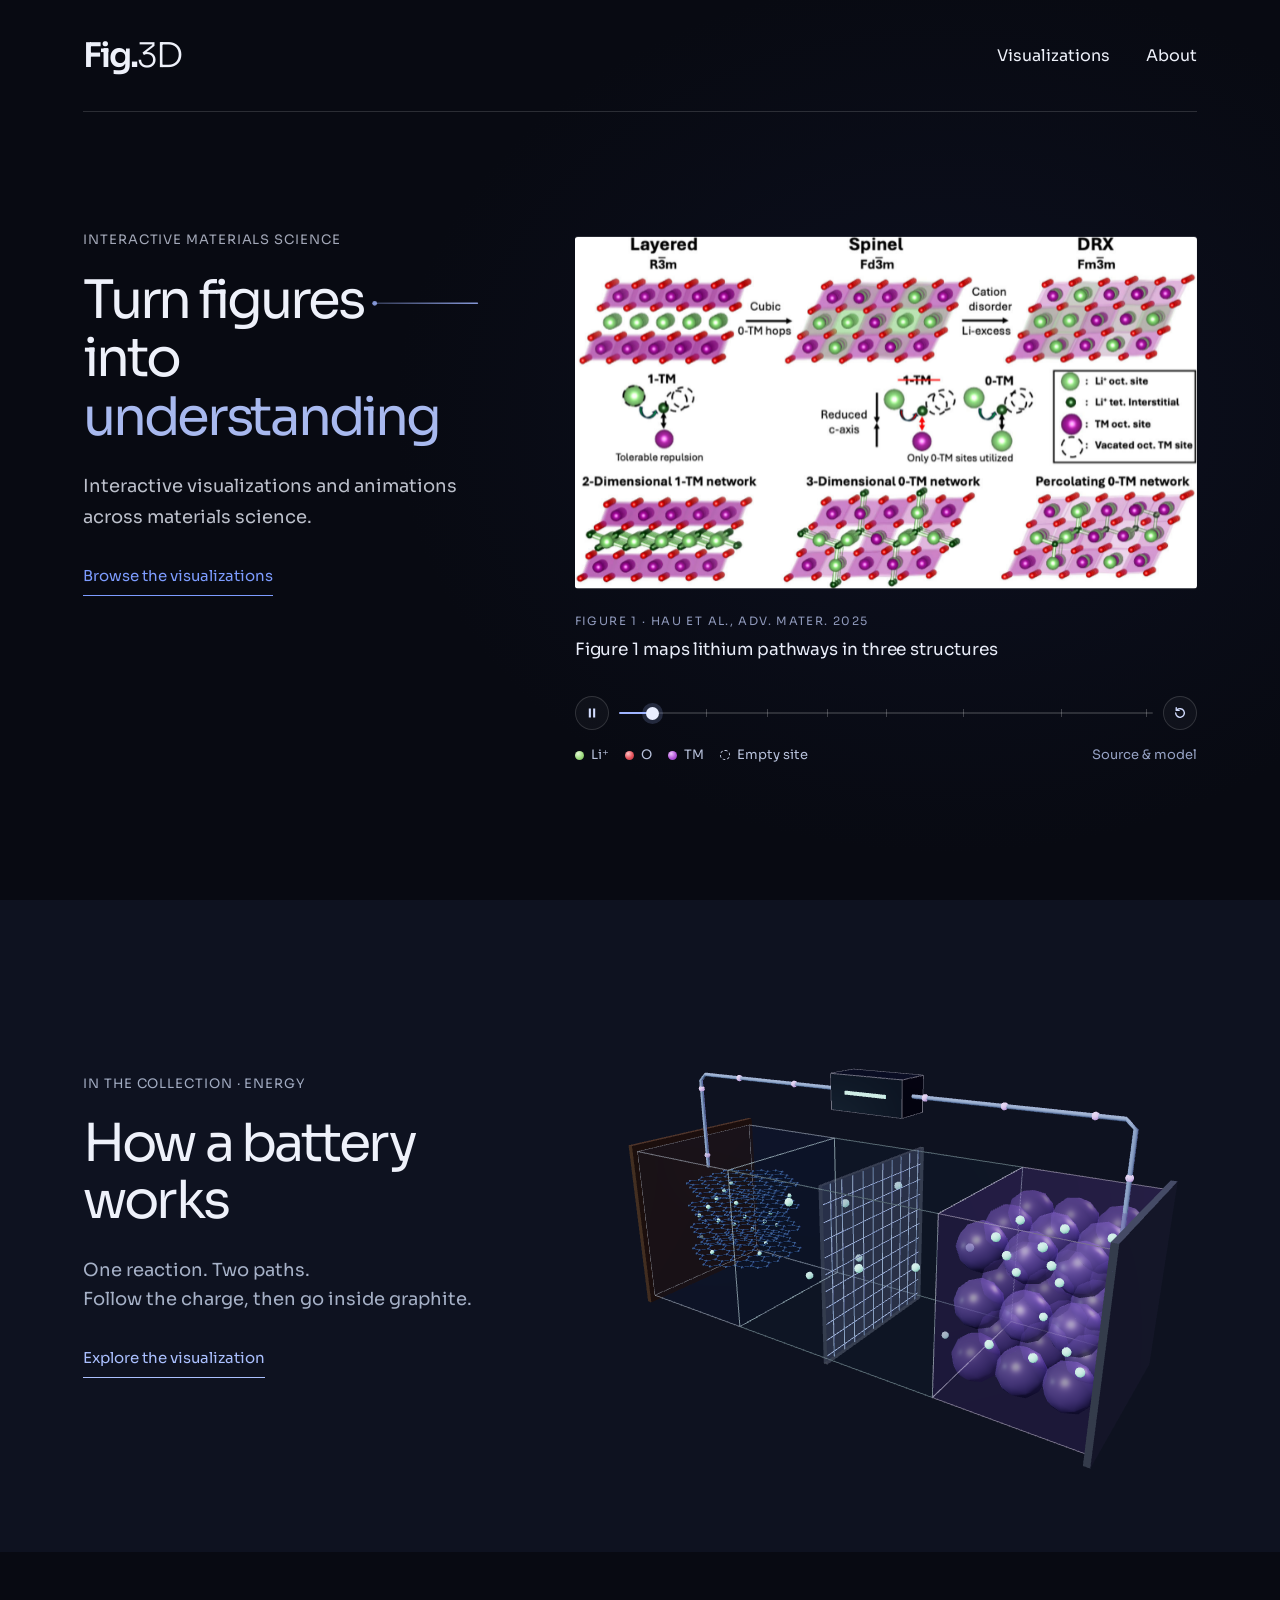
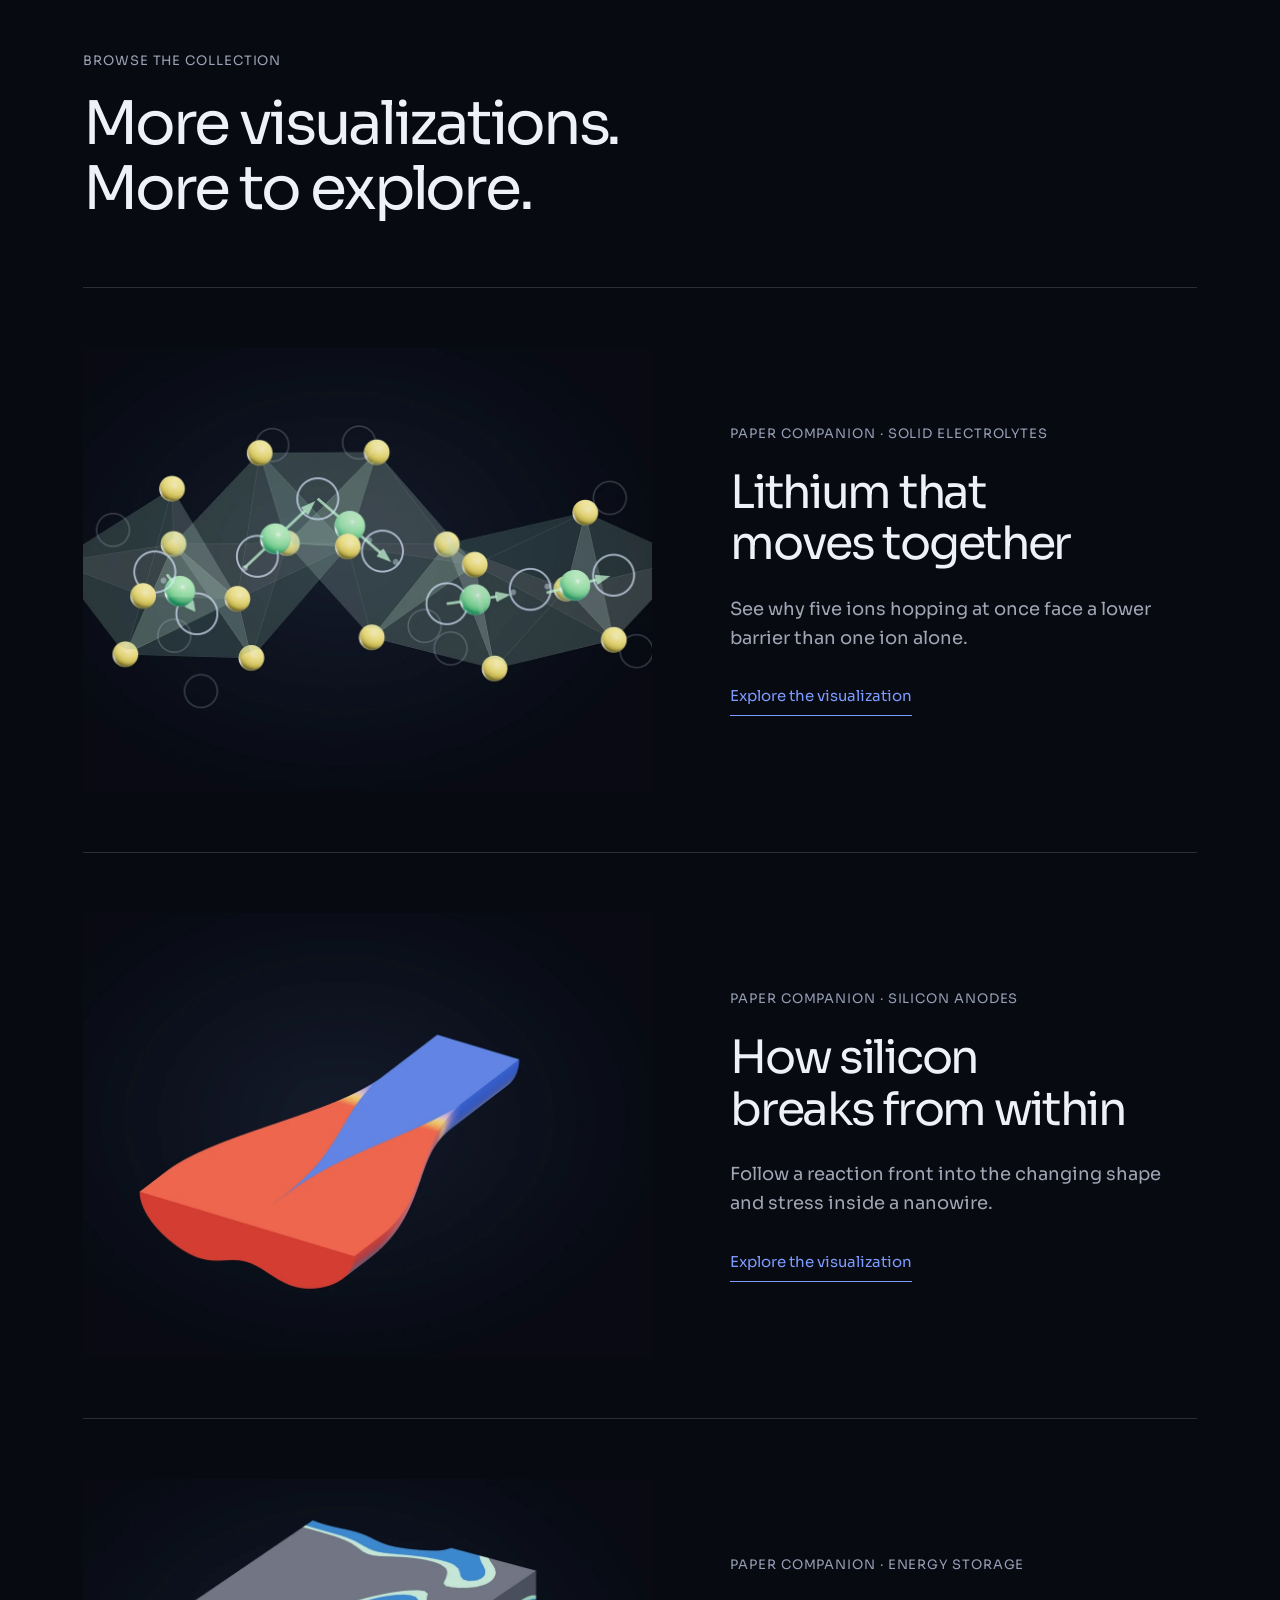
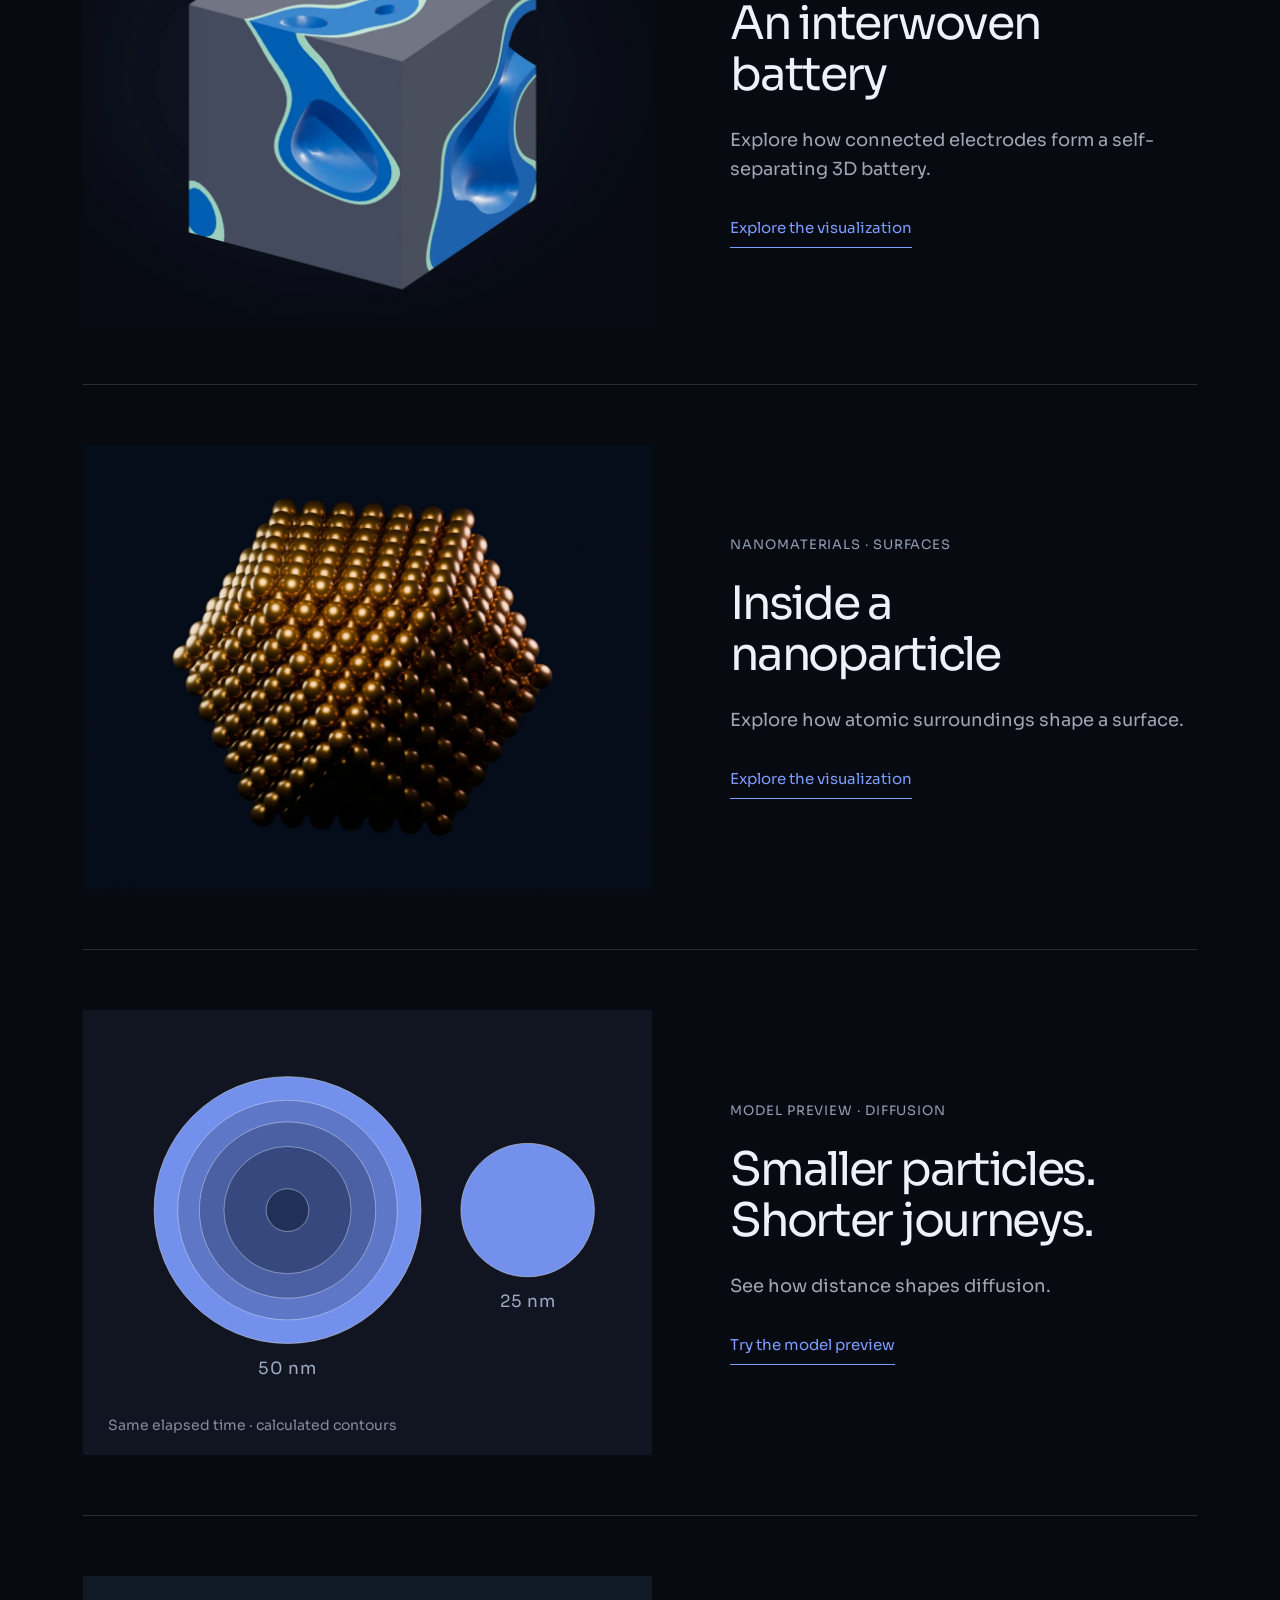
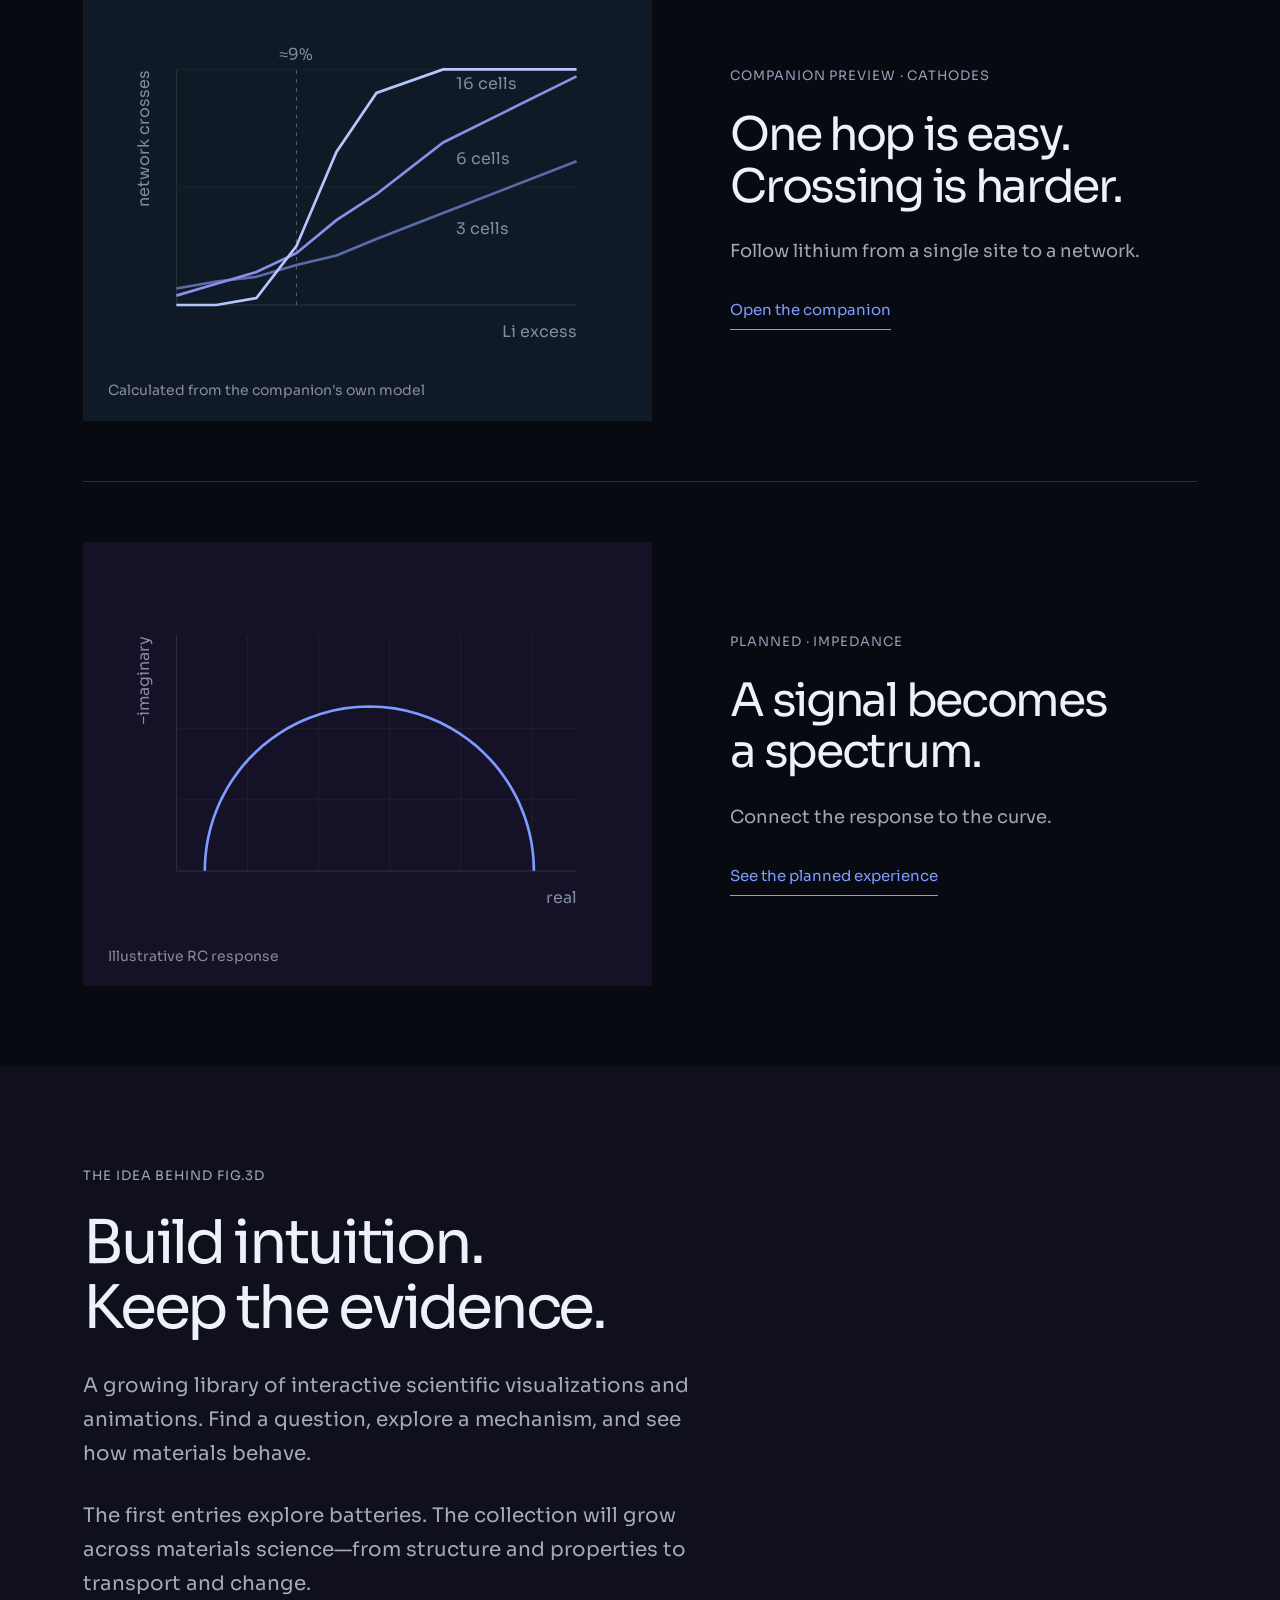
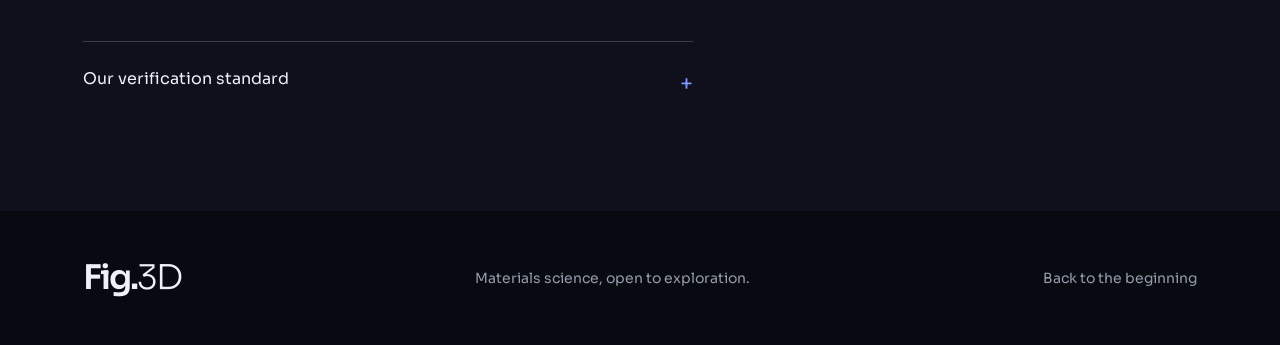
==== commit 063dc6ea: "Add "Lithium that moves together", a paper companion to He, Zhu & Mo 2017 A Fig.3D companion for "Or" ====
--- a/site/index.html
+++ b/site/index.html
@@ -35,6 +35,10 @@
 <section class="next-topics" aria-labelledby="next-title">
 <div class="section-intro"><p class="eyebrow">BROWSE THE COLLECTION</p><h2 id="next-title">More visualizations.<br>More to explore.</h2></div>
 <article class="topic-row">
+<figure class="topic-visual fast-ion-visual"><a href="fast-ion-diffusion.html" aria-label="Explore Lithium that moves together" style="display:block;view-transition-name:fast-ion-scene"><img src="assets/fast-ion-diffusion/collection.webp" loading="lazy" decoding="async" width="1200" height="900" style="display:block;width:100%;height:auto" alt="Five green lithium ions part-way through one collective hop along a chain of translucent oxygen cages in the garnet LLZO, rendered from the explorer’s model."></a></figure>
+<div class="topic-copy"><p class="eyebrow">PAPER COMPANION · SOLID ELECTROLYTES</p><h3>Lithium that<br>moves together</h3><p>See why five ions hopping at once face a lower barrier than one ion alone.</p><a class="text-link" href="fast-ion-diffusion.html">Explore the visualization</a></div>
+</article>
+<article class="topic-row">
 <figure class="topic-visual silicon-visual"><a href="silicon-nanowire.html" aria-label="Explore How silicon breaks from within" style="display:block;view-transition-name:silicon-scene"><img src="assets/silicon-nanowire/collection.webp" loading="lazy" decoding="async" width="1200" height="900" style="display:block;width:100%;height:auto" alt="A swelling silicon nanowire cut open to reveal its tapered crystalline core, rendered from the explorer’s geometry."></a></figure>
 <div class="topic-copy"><p class="eyebrow">PAPER COMPANION · SILICON ANODES</p><h3>How silicon<br>breaks from within</h3><p>Follow a reaction front into the changing shape and stress inside a nanowire.</p><a class="text-link" href="silicon-nanowire.html">Explore the visualization</a></div>
 </article>
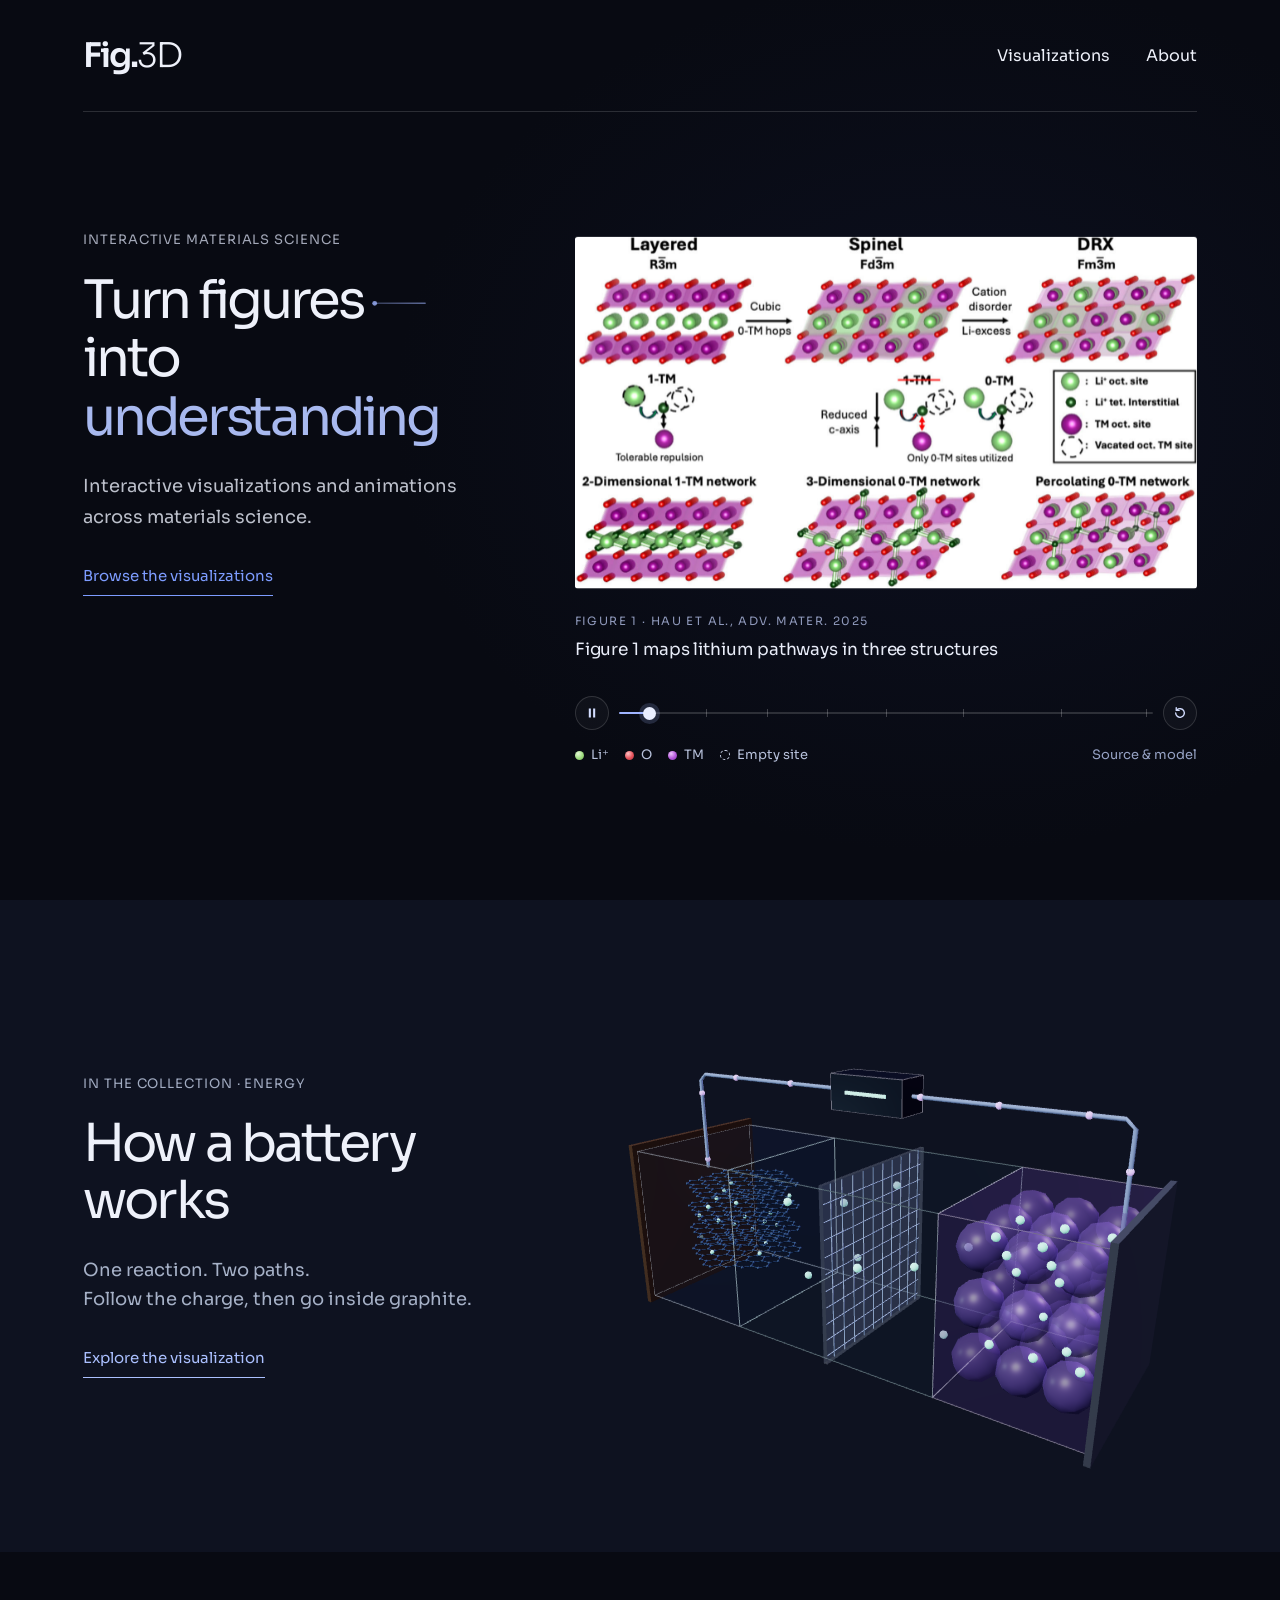
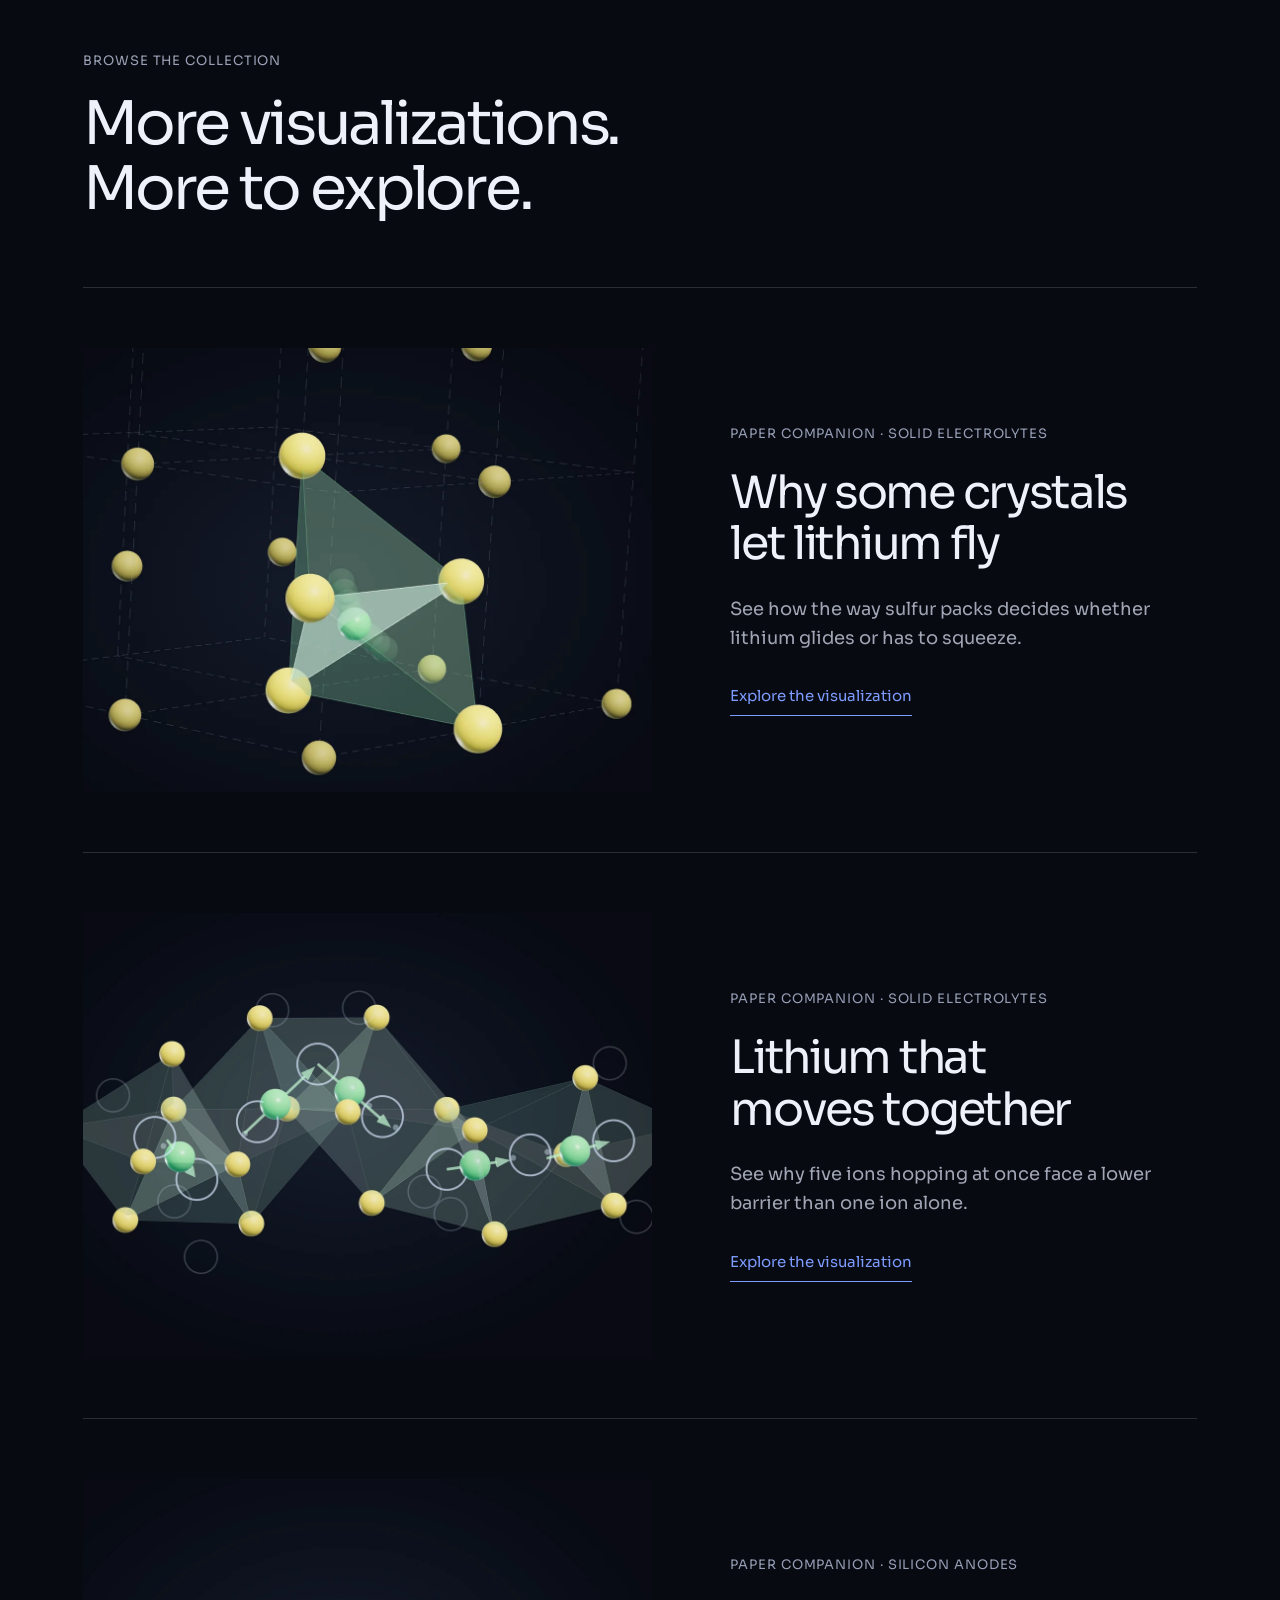
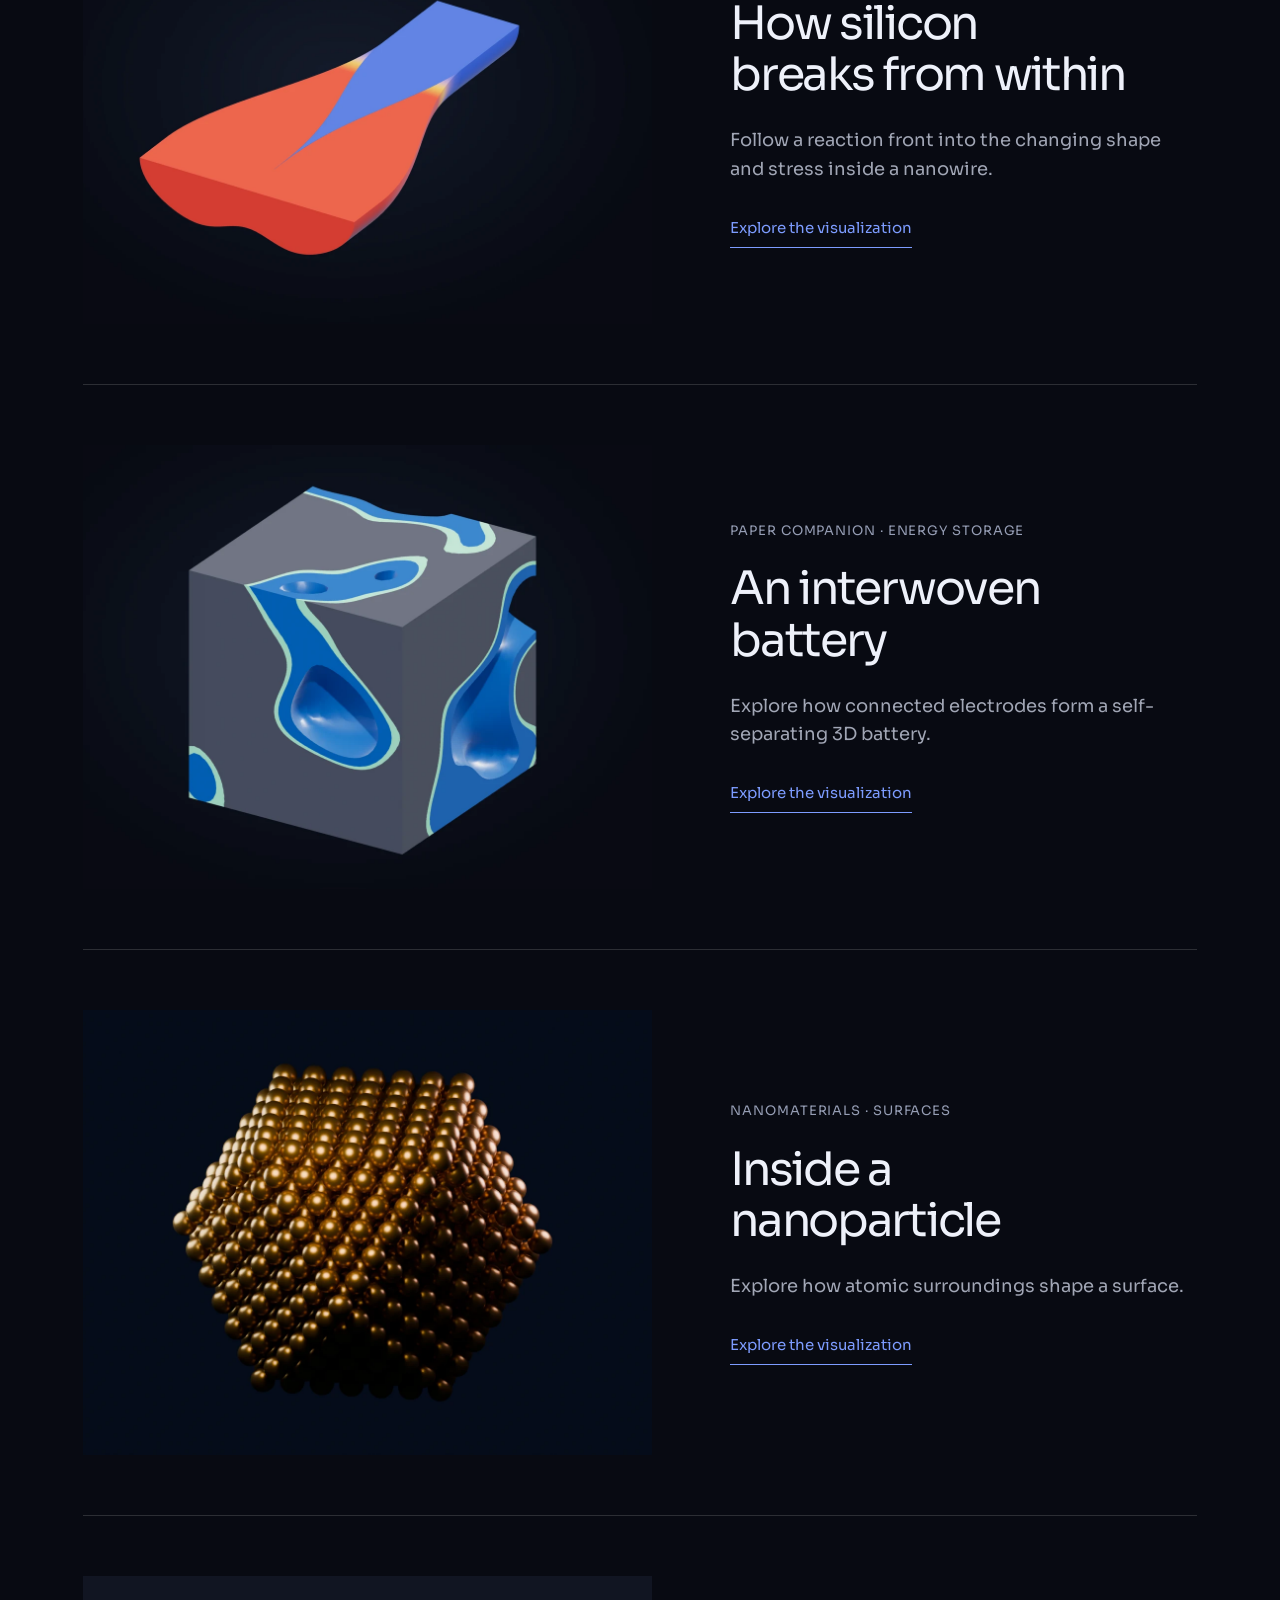
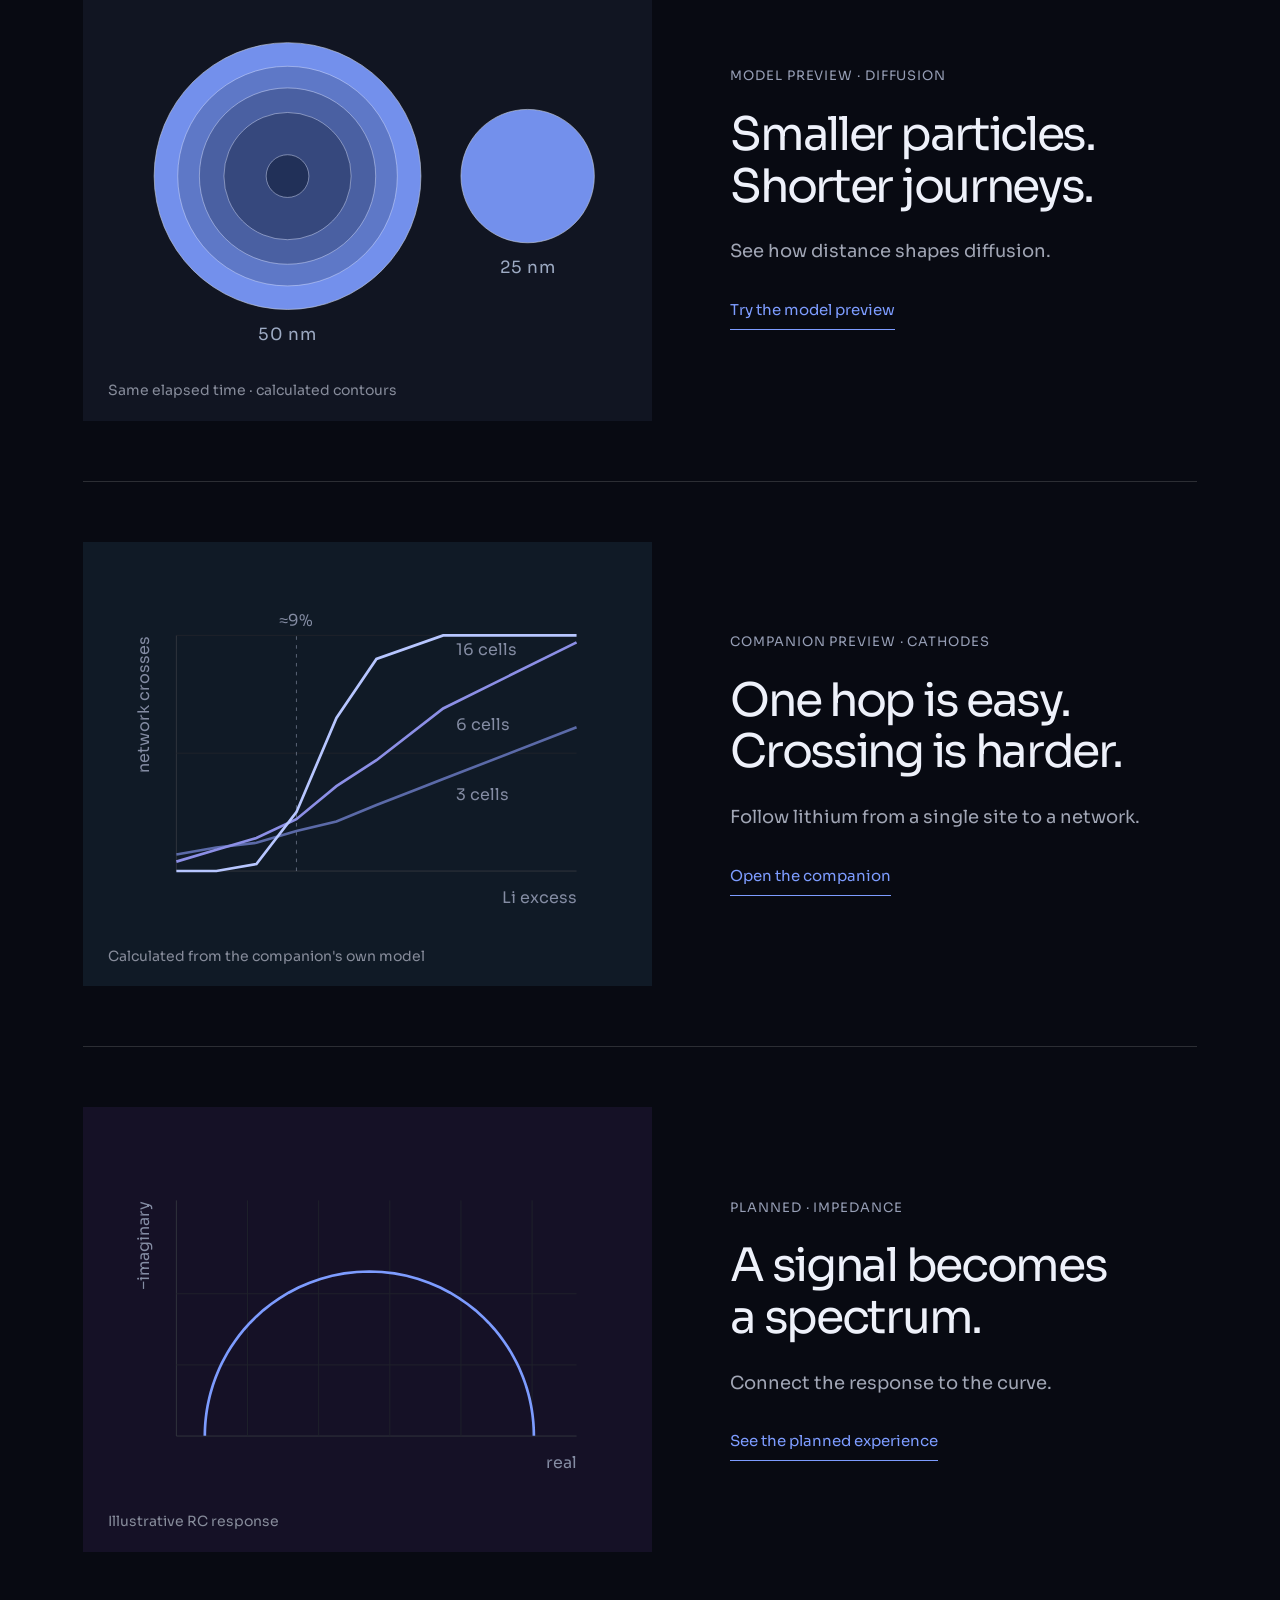
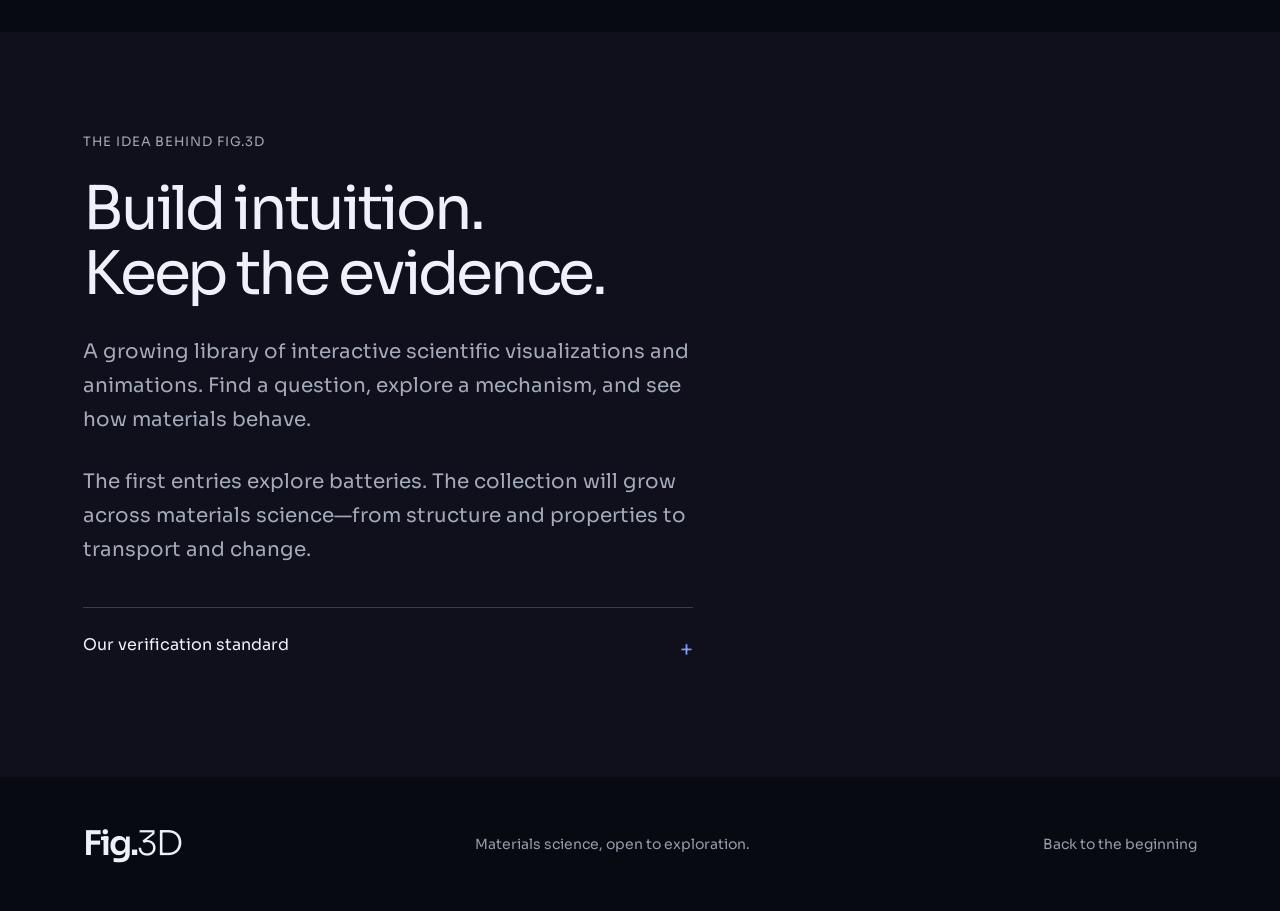
==== commit f069d510: "Add the bcc sulfur lattice companion (Wang et al. 2015) New paper companion, "Why some crystals let " ====
--- a/site/index.html
+++ b/site/index.html
@@ -35,6 +35,10 @@
 <section class="next-topics" aria-labelledby="next-title">
 <div class="section-intro"><p class="eyebrow">BROWSE THE COLLECTION</p><h2 id="next-title">More visualizations.<br>More to explore.</h2></div>
 <article class="topic-row">
+<figure class="topic-visual anion-visual"><a href="anion-framework.html" aria-label="Explore Why some crystals let lithium fly" style="display:block;view-transition-name:anion-scene"><img src="assets/anion-framework/collection.webp" loading="lazy" decoding="async" width="1200" height="900" style="display:block;width:100%;height:auto" alt="A green lithium ion passing through the shared triangular face between two tetrahedral sites in a body-centred cubic lattice of yellow sulfur ions, rendered from the explorer’s model."></a></figure>
+<div class="topic-copy"><p class="eyebrow">PAPER COMPANION · SOLID ELECTROLYTES</p><h3>Why some crystals<br>let lithium fly</h3><p>See how the way sulfur packs decides whether lithium glides or has to squeeze.</p><a class="text-link" href="anion-framework.html">Explore the visualization</a></div>
+</article>
+<article class="topic-row">
 <figure class="topic-visual fast-ion-visual"><a href="fast-ion-diffusion.html" aria-label="Explore Lithium that moves together" style="display:block;view-transition-name:fast-ion-scene"><img src="assets/fast-ion-diffusion/collection.webp" loading="lazy" decoding="async" width="1200" height="900" style="display:block;width:100%;height:auto" alt="Five green lithium ions part-way through one collective hop along a chain of translucent oxygen cages in the garnet LLZO, rendered from the explorer’s model."></a></figure>
 <div class="topic-copy"><p class="eyebrow">PAPER COMPANION · SOLID ELECTROLYTES</p><h3>Lithium that<br>moves together</h3><p>See why five ions hopping at once face a lower barrier than one ion alone.</p><a class="text-link" href="fast-ion-diffusion.html">Explore the visualization</a></div>
 </article>
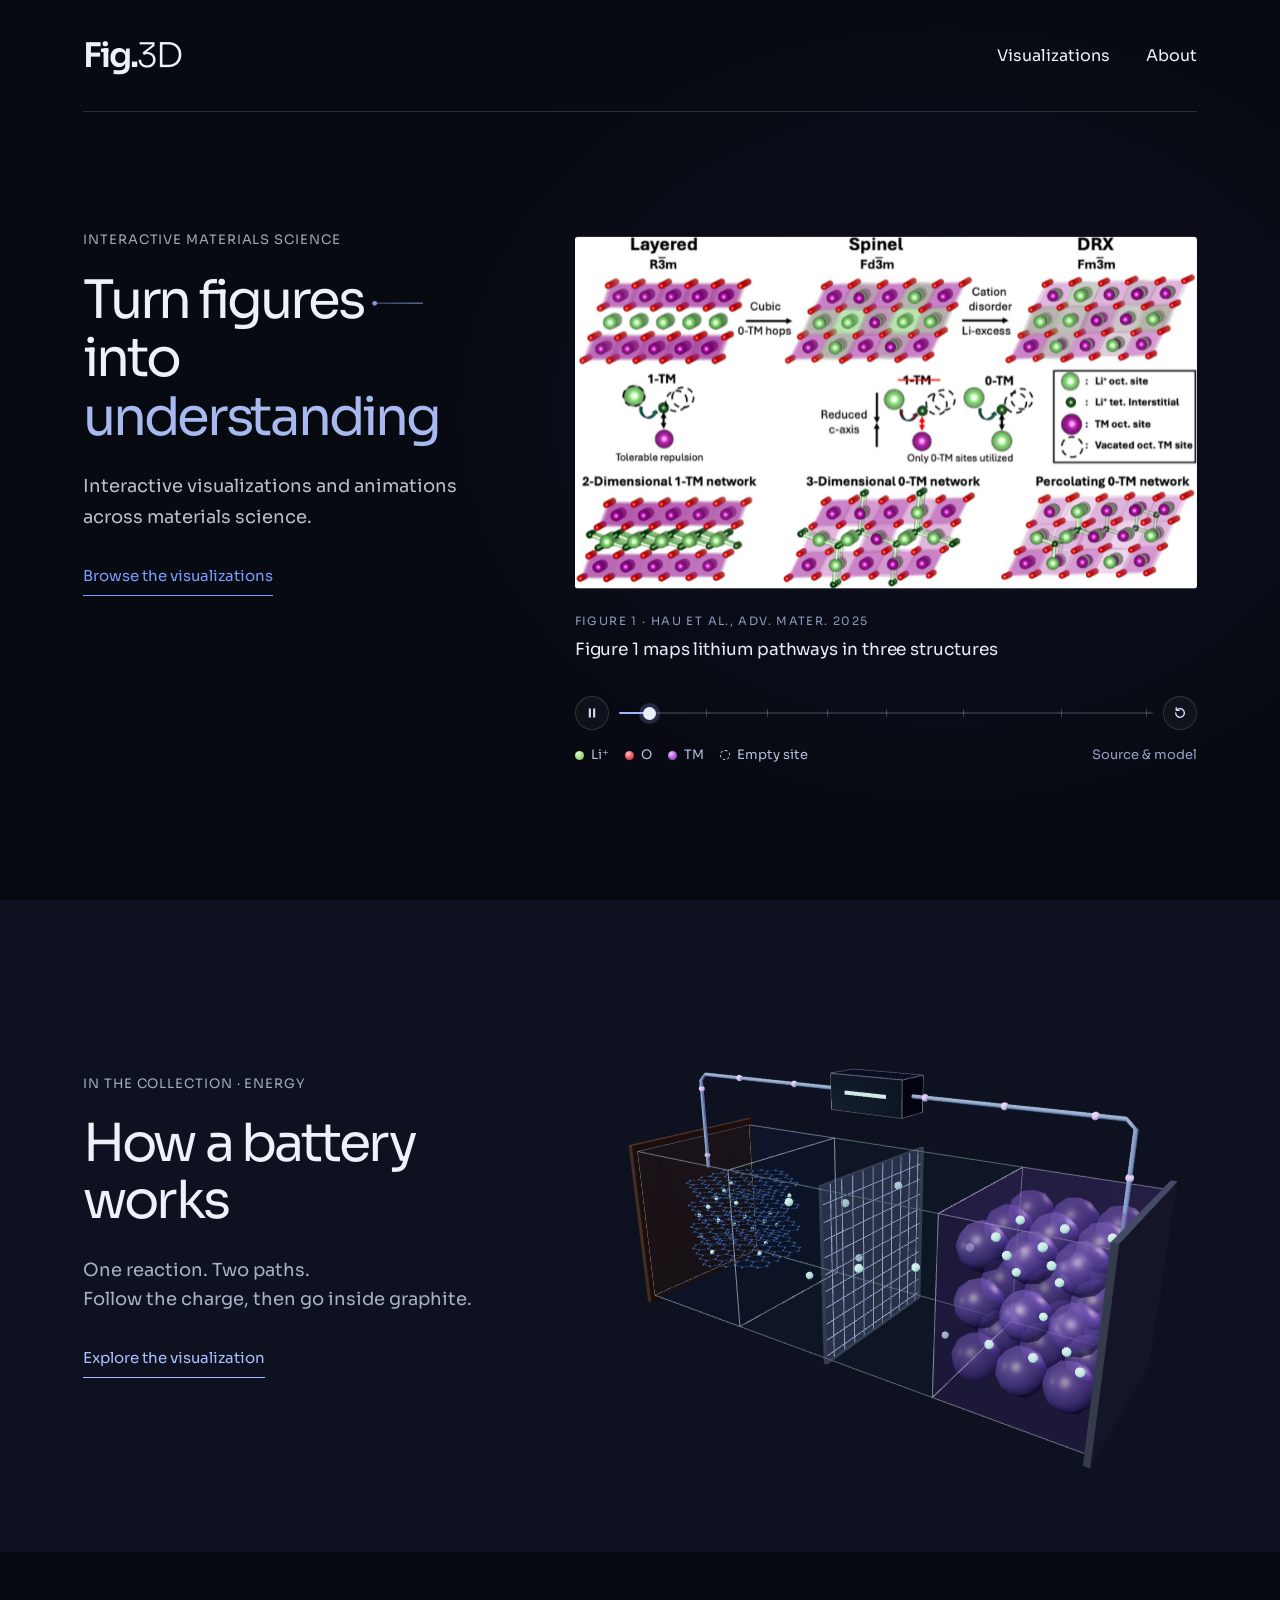
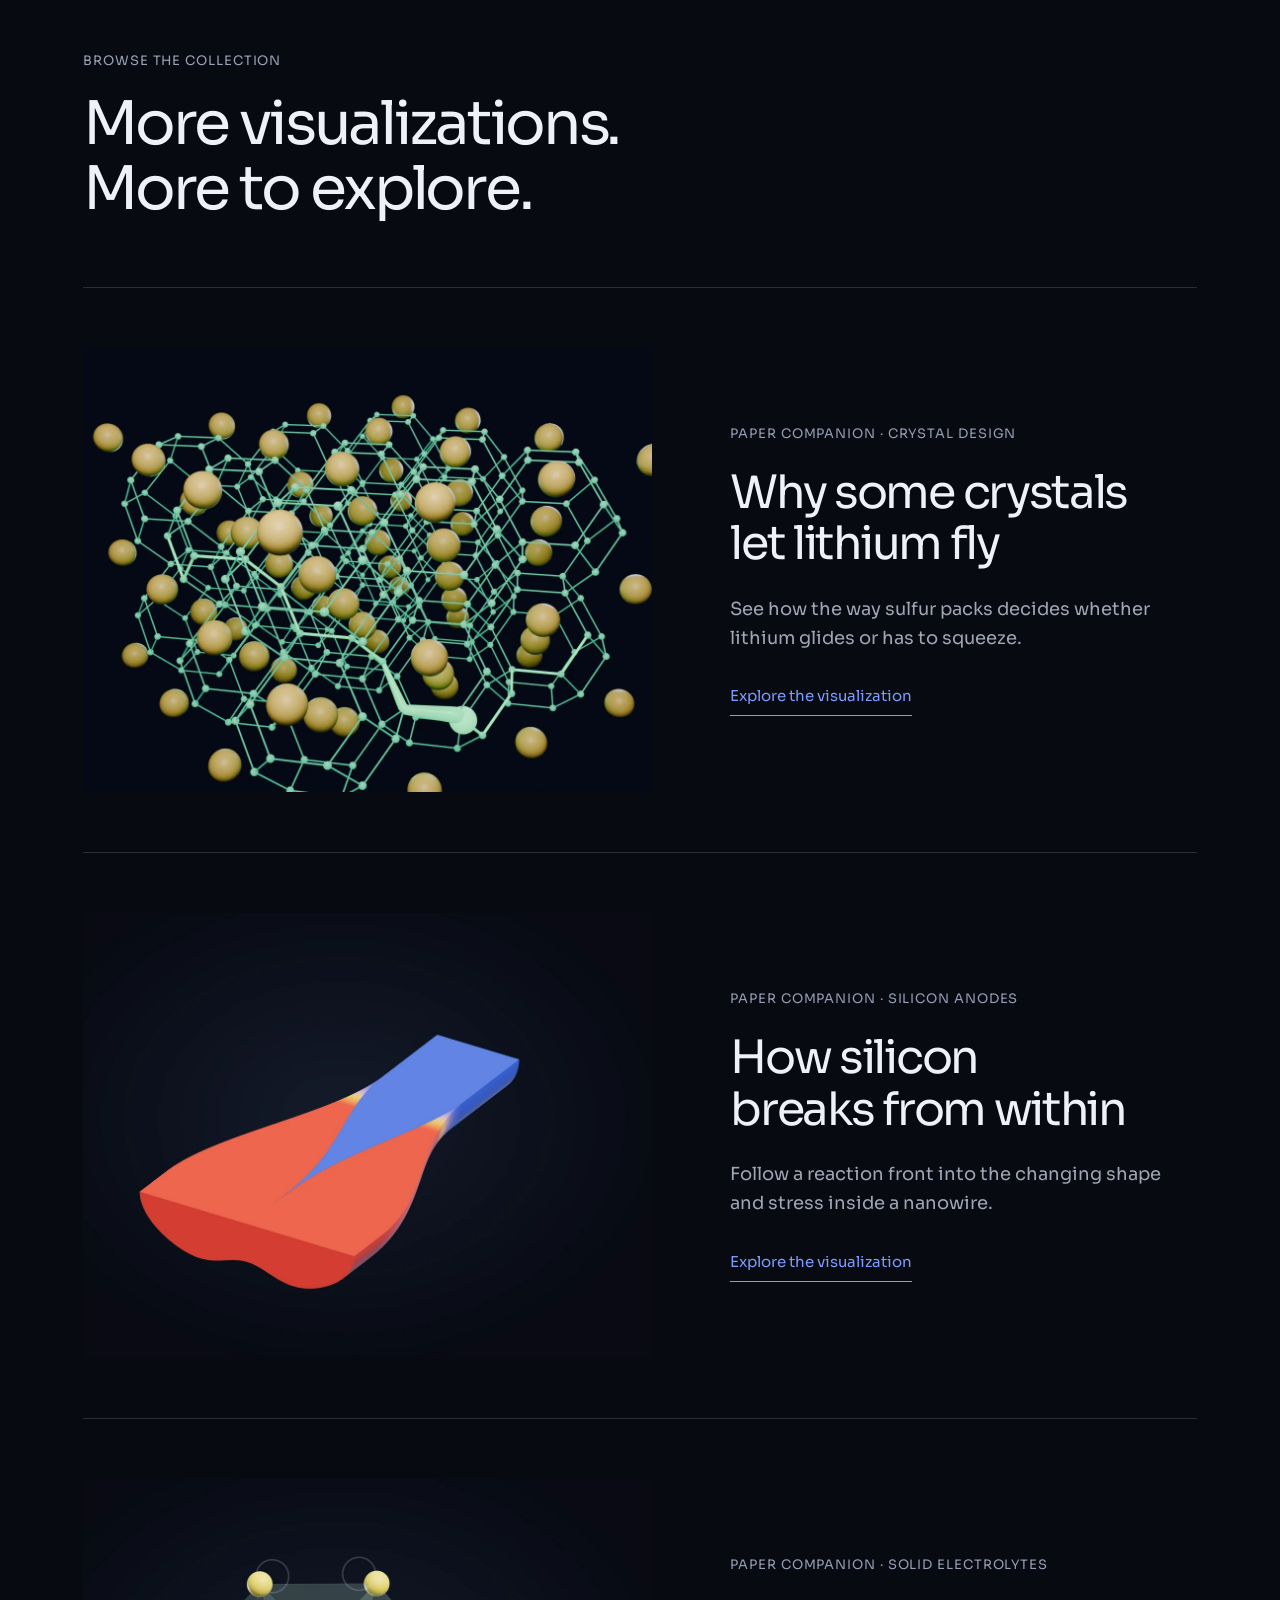
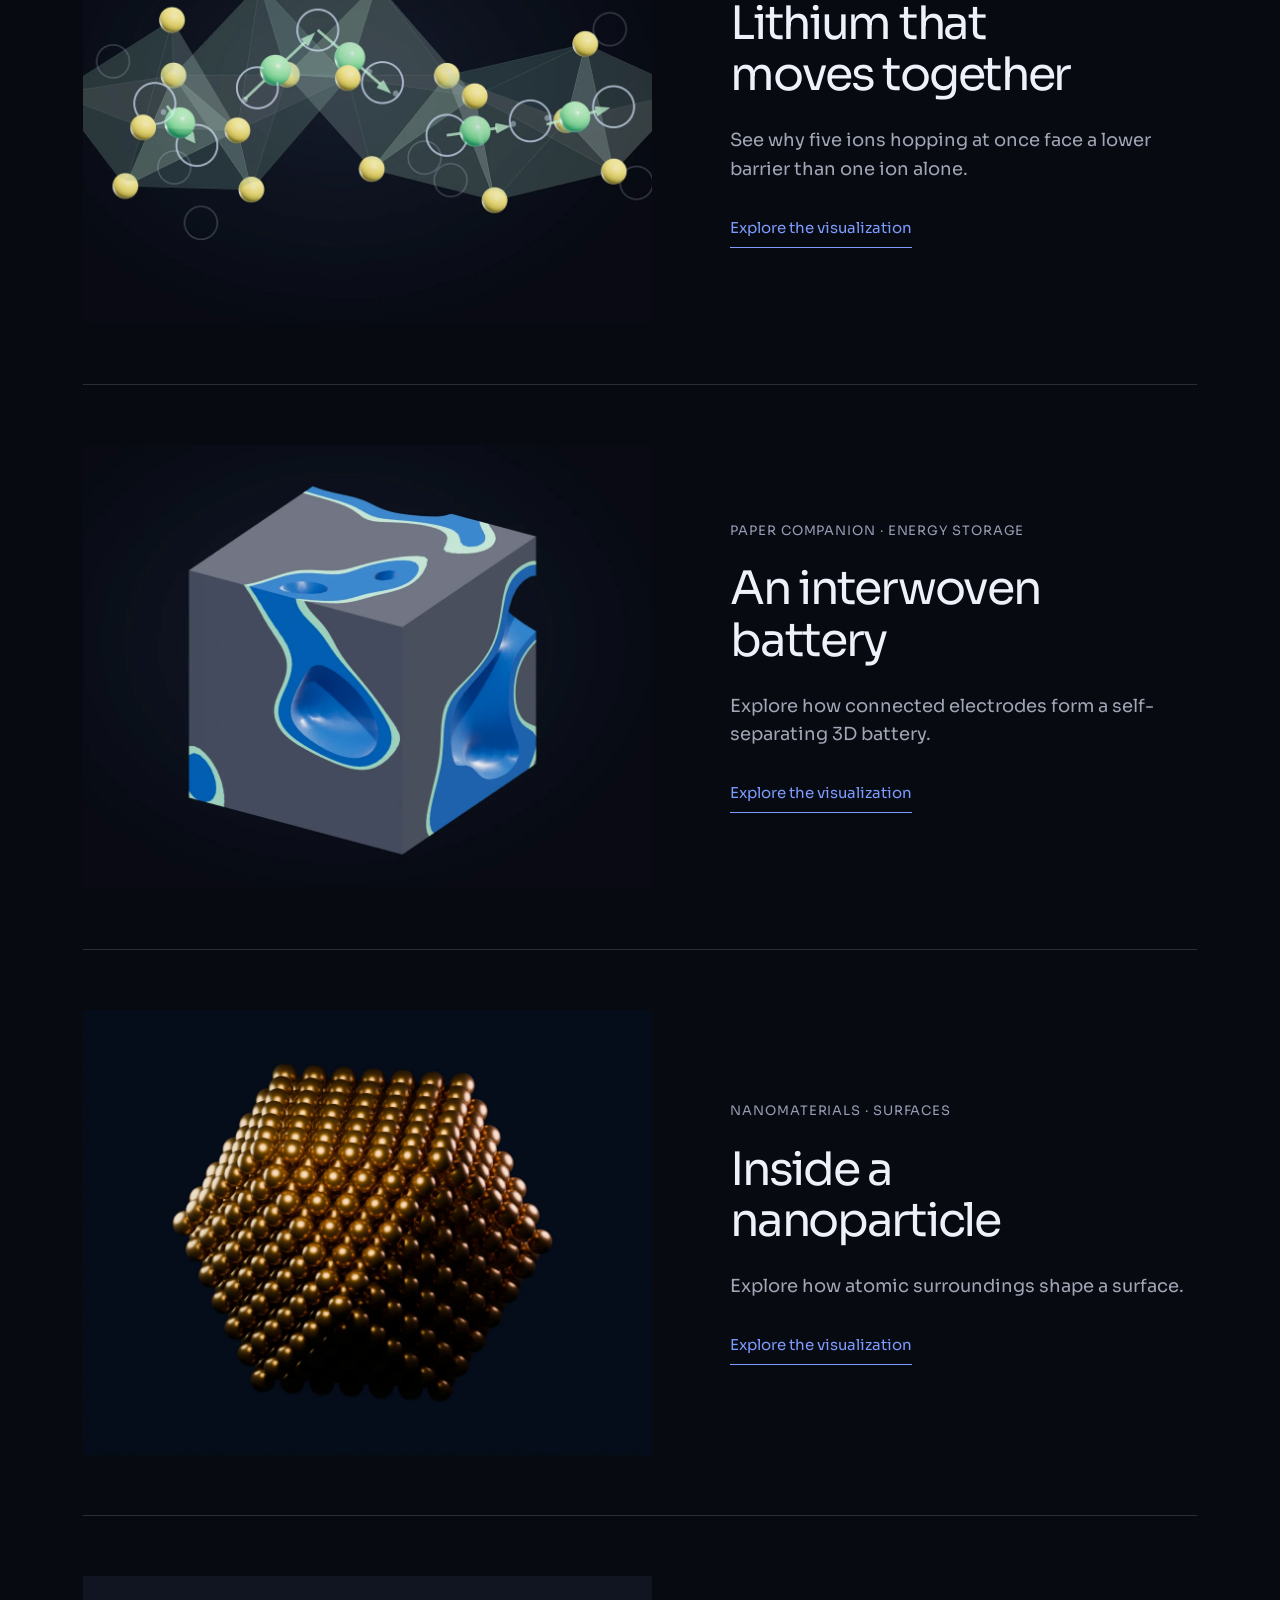
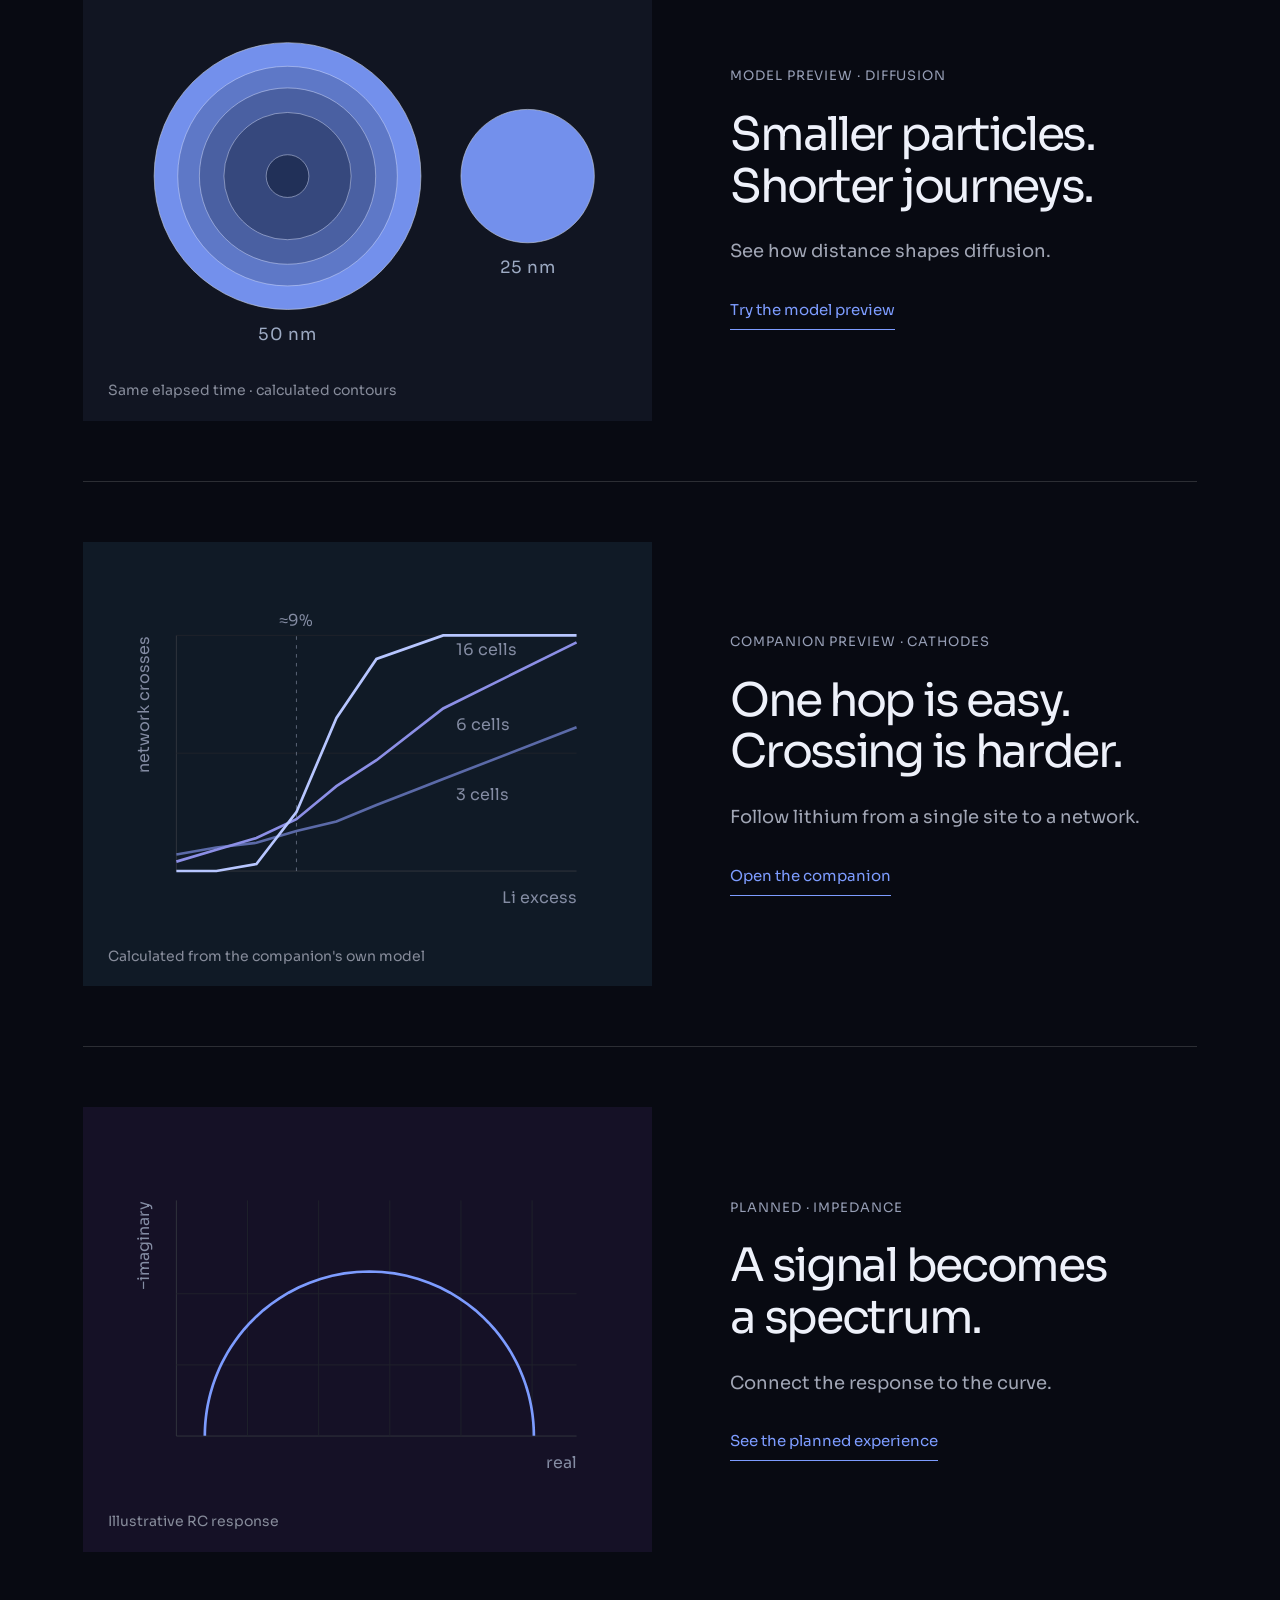
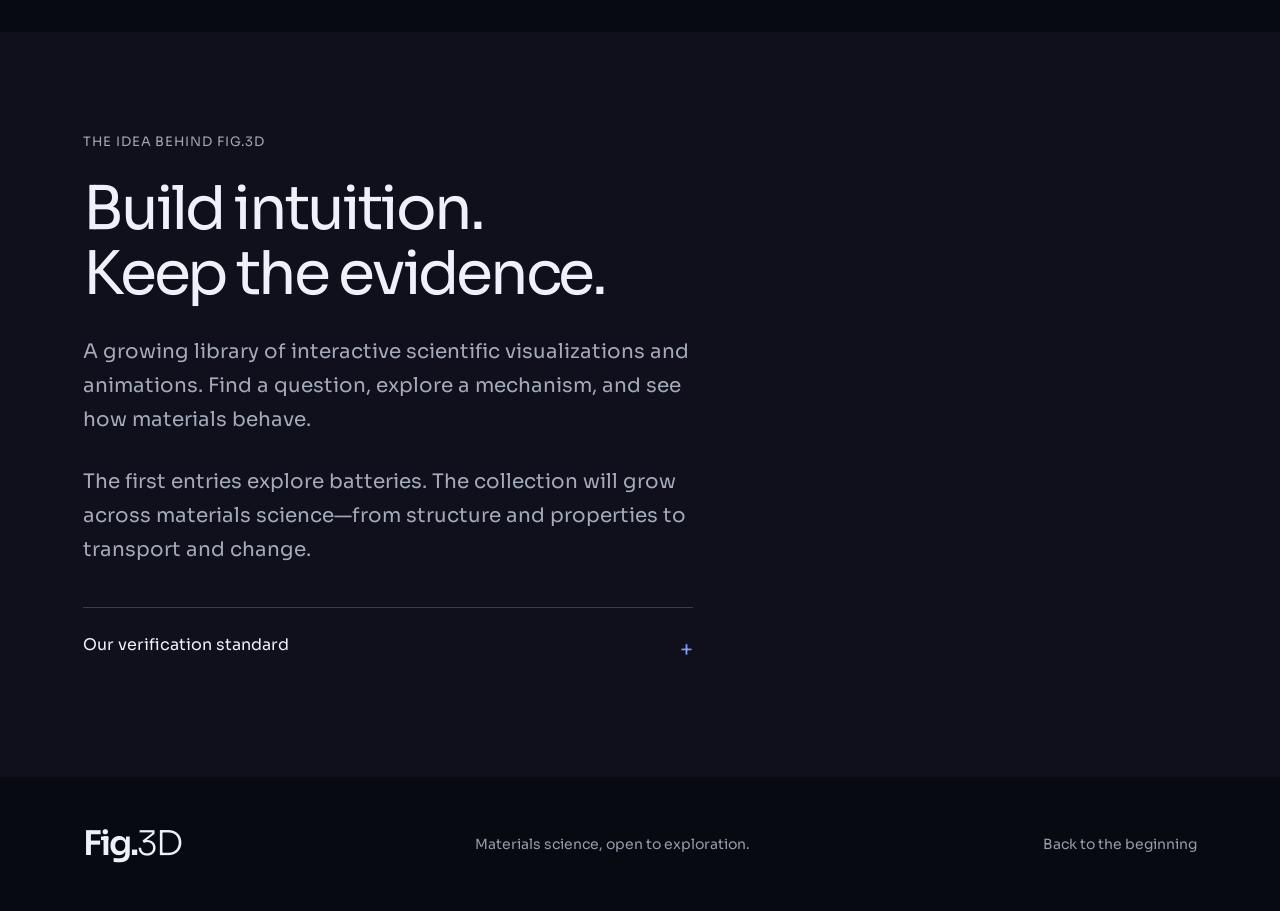
==== commit dfe963fb: "Give the bcc companion card its own look and separate the solid-electrolyte cards The new card looke" ====
--- a/site/index.html
+++ b/site/index.html
@@ -35,16 +35,16 @@
 <section class="next-topics" aria-labelledby="next-title">
 <div class="section-intro"><p class="eyebrow">BROWSE THE COLLECTION</p><h2 id="next-title">More visualizations.<br>More to explore.</h2></div>
 <article class="topic-row">
-<figure class="topic-visual anion-visual"><a href="anion-framework.html" aria-label="Explore Why some crystals let lithium fly" style="display:block;view-transition-name:anion-scene"><img src="assets/anion-framework/collection.webp" loading="lazy" decoding="async" width="1200" height="900" style="display:block;width:100%;height:auto" alt="A green lithium ion passing through the shared triangular face between two tetrahedral sites in a body-centred cubic lattice of yellow sulfur ions, rendered from the explorer’s model."></a></figure>
-<div class="topic-copy"><p class="eyebrow">PAPER COMPANION · SOLID ELECTROLYTES</p><h3>Why some crystals<br>let lithium fly</h3><p>See how the way sulfur packs decides whether lithium glides or has to squeeze.</p><a class="text-link" href="anion-framework.html">Explore the visualization</a></div>
+<figure class="topic-visual anion-visual"><a href="anion-framework.html" aria-label="Explore Why some crystals let lithium fly" style="display:block;view-transition-name:anion-scene"><img src="assets/anion-framework/collection.webp" loading="lazy" decoding="async" width="1200" height="900" style="display:block;width:100%;height:auto" alt="The web of linked tetrahedral sites inside a body-centred cubic sulfur lattice, with one lithium ion streaking along a path of face-sharing hops."></a></figure>
+<div class="topic-copy"><p class="eyebrow">PAPER COMPANION · CRYSTAL DESIGN</p><h3>Why some crystals<br>let lithium fly</h3><p>See how the way sulfur packs decides whether lithium glides or has to squeeze.</p><a class="text-link" href="anion-framework.html">Explore the visualization</a></div>
+</article>
+<article class="topic-row">
+<figure class="topic-visual silicon-visual"><a href="silicon-nanowire.html" aria-label="Explore How silicon breaks from within" style="display:block;view-transition-name:silicon-scene"><img src="assets/silicon-nanowire/collection.webp" loading="lazy" decoding="async" width="1200" height="900" style="display:block;width:100%;height:auto" alt="A swelling silicon nanowire cut open to reveal its tapered crystalline core, rendered from the explorer’s geometry."></a></figure>
+<div class="topic-copy"><p class="eyebrow">PAPER COMPANION · SILICON ANODES</p><h3>How silicon<br>breaks from within</h3><p>Follow a reaction front into the changing shape and stress inside a nanowire.</p><a class="text-link" href="silicon-nanowire.html">Explore the visualization</a></div>
 </article>
 <article class="topic-row">
 <figure class="topic-visual fast-ion-visual"><a href="fast-ion-diffusion.html" aria-label="Explore Lithium that moves together" style="display:block;view-transition-name:fast-ion-scene"><img src="assets/fast-ion-diffusion/collection.webp" loading="lazy" decoding="async" width="1200" height="900" style="display:block;width:100%;height:auto" alt="Five green lithium ions part-way through one collective hop along a chain of translucent oxygen cages in the garnet LLZO, rendered from the explorer’s model."></a></figure>
 <div class="topic-copy"><p class="eyebrow">PAPER COMPANION · SOLID ELECTROLYTES</p><h3>Lithium that<br>moves together</h3><p>See why five ions hopping at once face a lower barrier than one ion alone.</p><a class="text-link" href="fast-ion-diffusion.html">Explore the visualization</a></div>
-</article>
-<article class="topic-row">
-<figure class="topic-visual silicon-visual"><a href="silicon-nanowire.html" aria-label="Explore How silicon breaks from within" style="display:block;view-transition-name:silicon-scene"><img src="assets/silicon-nanowire/collection.webp" loading="lazy" decoding="async" width="1200" height="900" style="display:block;width:100%;height:auto" alt="A swelling silicon nanowire cut open to reveal its tapered crystalline core, rendered from the explorer’s geometry."></a></figure>
-<div class="topic-copy"><p class="eyebrow">PAPER COMPANION · SILICON ANODES</p><h3>How silicon<br>breaks from within</h3><p>Follow a reaction front into the changing shape and stress inside a nanowire.</p><a class="text-link" href="silicon-nanowire.html">Explore the visualization</a></div>
 </article>
 <article class="topic-row">
 <figure class="topic-visual interwoven-visual"><a href="self-separating-battery.html" aria-label="Explore An interwoven battery" style="display:block;view-transition-name:interwoven-scene"><img src="assets/self-separating-battery/collection.webp" loading="lazy" decoding="async" width="1200" height="900" style="display:block;width:100%;height:auto" alt="A porous carbon volume with a blue cathode network and a thin warm-toned separating interphase, rendered from the explorer geometry."></a></figure>
--- a/site/styles.css
+++ b/site/styles.css
@@ -1,5 +1,5 @@
 :root{--black:#080a12;--white:#eef1fa;--accent:#7d9cff;--muted:#a3a6af;--sans:Arial,Helvetica,sans-serif;--gutter:clamp(24px,6.5vw,112px)}
-*{box-sizing:border-box}html{scroll-behavior:smooth}body{margin:0;background:var(--black);color:var(--white);font-family:var(--sans);font-size:16px;line-height:1.6;-webkit-font-smoothing:antialiased}h1,h2,h3,p,figure{margin:0}a{color:inherit;text-decoration:none}button{font:inherit;color:inherit;cursor:pointer}button,a,summary{-webkit-tap-highlight-color:transparent}a:focus-visible,button:focus-visible,summary:focus-visible{outline:2px solid #8aa4ff;outline-offset:7px}.skip{position:fixed;top:-100px;left:24px;background:var(--accent);color:var(--black);padding:12px;z-index:10}.skip:focus{top:12px}.site-header{position:absolute;top:0;left:var(--gutter);right:var(--gutter);height:112px;display:flex;justify-content:space-between;align-items:center;z-index:3;border-bottom:1px solid #ffffff25}.brand{font-size:34px;line-height:1;letter-spacing:-2px;font-weight:600}.brand span{font-weight:300}nav{display:flex;gap:36px;font-size:16px}nav a:hover{color:var(--accent)}.eyebrow{font-size:14px;font-weight:400;letter-spacing:.06em;line-height:1.6;color:var(--muted)}.text-link{display:inline-block;background:none;border:0;border-bottom:1px solid currentColor;border-radius:0;padding:0 0 7px;font-size:16px;text-align:left;line-height:1.6}.text-link:hover{color:#a5b8ff}.battery-feature{background:var(--white);color:#171920;padding:95px var(--gutter) 84px;scroll-margin-top:0}.section-intro{max-width:780px}.section-intro .eyebrow{color:#646978;margin-bottom:20px}h2{font-size:clamp(40px,4.7vw,74px);font-weight:400;line-height:1.08;letter-spacing:-.055em}.section-intro>p:last-child:not(.eyebrow){font-size:20px;line-height:1.6;color:#5e6473;margin-top:28px}.battery-figure{margin:56px 0 35px}.battery-figure svg{width:100%;height:auto;display:block;max-height:550px}.diagram-label{font:20px Arial,Helvetica,sans-serif;fill:#3c4355}.battery-figure figcaption{font-size:14px;color:#676c78;text-align:center;margin-top:16px}.feature-end{display:flex;justify-content:space-between;align-items:center;gap:40px;border-top:1px solid #b6bbc8;padding-top:30px}.feature-end p{font-size:20px;line-height:1.5;color:#484f62}.next-topics{padding:99px var(--gutter) 20px}.next-topics .section-intro{margin-bottom:65px}.next-topics .section-intro .eyebrow{color:#99a0b3}.topic-row{display:grid;grid-template-columns:1.22fr 1fr;gap:7%;align-items:center;border-top:1px solid #ffffff25;padding:60px 0}.topic-visual{min-width:0;position:relative;background:#111522}.topic-visual svg{display:block;width:100%;height:auto}.topic-visual figcaption{position:absolute;left:25px;bottom:19px;color:#878c9b;font-size:14px}.topic-copy .eyebrow{color:#969eb5;margin-bottom:22px}.topic-copy h3{font-size:clamp(34px,3.6vw,56px);font-weight:400;letter-spacing:-.05em;line-height:1.12}.topic-copy>p:not(.eyebrow){font-size:18px;line-height:1.6;color:#a1a6b5;margin-top:25px}.topic-copy .text-link{color:var(--accent);margin-top:32px}.plot-label{font:18px var(--fig-font,Arial,sans-serif);fill:#848ca3}.about{padding:100px var(--gutter) 110px;background:#10101c}.about-copy{max-width:750px}.about .eyebrow{margin-bottom:24px}.about-copy>p:not(.eyebrow){font-size:20px;line-height:1.7;color:#a4aab9;margin-top:28px;max-width:610px}.about details{border-top:1px solid #ffffff30;margin-top:40px;padding-top:24px;max-width:610px}.about summary{list-style:none;cursor:pointer;display:flex;justify-content:space-between;font-size:16px}.about summary::-webkit-details-marker{display:none}.about summary span{color:var(--accent);font-size:22px}.about details p{margin-top:20px;color:#a4aab9;font-size:16px;line-height:1.7}footer{display:flex;align-items:center;justify-content:space-between;gap:30px;padding:50px var(--gutter);font-size:14px;color:#979cab}footer .brand{color:var(--white)}dialog{background:var(--white);color:#181c28;border:none;width:min(640px,calc(100% - 40px));padding:55px;max-height:85svh;overflow:auto}dialog::backdrop{background:#000b;backdrop-filter:blur(7px)}.dialog-close{position:absolute;top:15px;right:20px;border:0;background:none;font-size:32px;line-height:1.2;padding:5px 8px}dialog .eyebrow{color:#5e6579}dialog h2{font-size:44px;margin-top:25px}dialog p:not(.eyebrow){font-size:17px;line-height:1.7;margin-top:25px;color:#495063}dialog ul{margin:25px 0 0;padding-left:20px}dialog li{margin-top:10px;color:#495063}dialog .dialog-note{border-top:1px solid #b4b9c5;padding-top:20px;font-size:14px}
+*{box-sizing:border-box}html{scroll-behavior:smooth}body{margin:0;background:var(--black);color:var(--white);font-family:var(--sans);font-size:16px;line-height:1.6;-webkit-font-smoothing:antialiased}h1,h2,h3,p,figure{margin:0}a{color:inherit;text-decoration:none}button{font:inherit;color:inherit;cursor:pointer}button,a,summary{-webkit-tap-highlight-color:transparent}a:focus-visible,button:focus-visible,summary:focus-visible{outline:2px solid #8aa4ff;outline-offset:7px}.skip{position:fixed;top:-100px;left:24px;background:var(--accent);color:var(--black);padding:12px;z-index:10}.skip:focus{top:12px}.site-header{position:absolute;top:0;left:var(--gutter);right:var(--gutter);height:112px;display:flex;justify-content:space-between;align-items:center;z-index:3;border-bottom:1px solid #ffffff25}.brand{font-size:34px;line-height:1;letter-spacing:-2px;font-weight:600}.brand span{font-weight:300}nav{display:flex;gap:36px;font-size:16px}nav a:hover{color:var(--accent)}.eyebrow{font-size:14px;font-weight:400;letter-spacing:.06em;line-height:1.6;color:var(--muted)}.text-link{display:inline-block;background:none;border:0;border-bottom:1px solid currentColor;border-radius:0;padding:0 0 7px;font-size:16px;text-align:left;line-height:1.6}.text-link:hover{color:#a5b8ff}.battery-feature{background:var(--white);color:#171920;padding:95px var(--gutter) 84px;scroll-margin-top:0}.section-intro{max-width:780px}.section-intro .eyebrow{color:#646978;margin-bottom:20px}h2{font-size:clamp(40px,4.7vw,74px);font-weight:400;line-height:1.08;letter-spacing:-.055em}.section-intro>p:last-child:not(.eyebrow){font-size:20px;line-height:1.6;color:#5e6473;margin-top:28px}.battery-figure{margin:56px 0 35px}.battery-figure svg{width:100%;height:auto;display:block;max-height:550px}.diagram-label{font:20px Arial,Helvetica,sans-serif;fill:#3c4355}.battery-figure figcaption{font-size:14px;color:#676c78;text-align:center;margin-top:16px}.feature-end{display:flex;justify-content:space-between;align-items:center;gap:40px;border-top:1px solid #b6bbc8;padding-top:30px}.feature-end p{font-size:20px;line-height:1.5;color:#484f62}.next-topics{padding:99px var(--gutter) 20px}.next-topics .section-intro{margin-bottom:65px}.next-topics .section-intro .eyebrow{color:#99a0b3}.topic-row{display:grid;grid-template-columns:1.22fr 1fr;gap:7%;align-items:center;border-top:1px solid #ffffff25;padding:60px 0}.topic-visual{min-width:0;position:relative;background:#111522}.topic-visual svg{display:block;width:100%;height:auto}.topic-visual figcaption{position:absolute;left:25px;bottom:19px;color:#878c9b;font-size:14px}.topic-copy{min-width:0;overflow-wrap:break-word}.topic-copy .eyebrow{color:#969eb5;margin-bottom:22px}.topic-copy h3{font-size:clamp(34px,3.6vw,56px);font-weight:400;letter-spacing:-.05em;line-height:1.12}.topic-copy>p:not(.eyebrow){font-size:18px;line-height:1.6;color:#a1a6b5;margin-top:25px}.topic-copy .text-link{color:var(--accent);margin-top:32px}.plot-label{font:18px var(--fig-font,Arial,sans-serif);fill:#848ca3}.about{padding:100px var(--gutter) 110px;background:#10101c}.about-copy{max-width:750px}.about .eyebrow{margin-bottom:24px}.about-copy>p:not(.eyebrow){font-size:20px;line-height:1.7;color:#a4aab9;margin-top:28px;max-width:610px}.about details{border-top:1px solid #ffffff30;margin-top:40px;padding-top:24px;max-width:610px}.about summary{list-style:none;cursor:pointer;display:flex;justify-content:space-between;font-size:16px}.about summary::-webkit-details-marker{display:none}.about summary span{color:var(--accent);font-size:22px}.about details p{margin-top:20px;color:#a4aab9;font-size:16px;line-height:1.7}footer{display:flex;align-items:center;justify-content:space-between;gap:30px;padding:50px var(--gutter);font-size:14px;color:#979cab}footer .brand{color:var(--white)}dialog{background:var(--white);color:#181c28;border:none;width:min(640px,calc(100% - 40px));padding:55px;max-height:85svh;overflow:auto}dialog::backdrop{background:#000b;backdrop-filter:blur(7px)}.dialog-close{position:absolute;top:15px;right:20px;border:0;background:none;font-size:32px;line-height:1.2;padding:5px 8px}dialog .eyebrow{color:#5e6579}dialog h2{font-size:44px;margin-top:25px}dialog p:not(.eyebrow){font-size:17px;line-height:1.7;margin-top:25px;color:#495063}dialog ul{margin:25px 0 0;padding-left:20px}dialog li{margin-top:10px;color:#495063}dialog .dialog-note{border-top:1px solid #b4b9c5;padding-top:20px;font-size:14px}
 
 @media(max-width:1000px){.topic-row{gap:6%;grid-template-columns:1fr 1fr}.feature-end p{font-size:18px}.topic-visual figcaption{font-size:12px;left:15px;bottom:12px}.diagram-label{font-size:22px}}
 @media(max-width:700px){.site-header{height:84px}.brand{font-size:30px}nav{font-size:15px;gap:24px}.battery-feature{padding-top:65px;padding-bottom:57px}.section-intro .eyebrow{font-size:12px;max-width:290px}.section-intro>p:last-child:not(.eyebrow){font-size:18px;margin-top:22px}h2{font-size:44px}.battery-figure{margin:42px -10px 27px}.battery-figure figcaption{font-size:12px;margin-top:10px}.diagram-label{font-size:27px}.feature-end{display:block;padding-top:25px}.feature-end p{font-size:18px}.feature-end .text-link{margin-top:25px}.next-topics{padding-top:65px}.next-topics .section-intro{margin-bottom:42px}.topic-row{display:block;padding:38px 0 45px}.topic-visual{margin-bottom:32px}.topic-visual figcaption{font-size:12px}.topic-copy .eyebrow{font-size:12px;margin-bottom:16px}.topic-copy h3{font-size:38px}.topic-copy>p:not(.eyebrow){font-size:18px;margin-top:18px}.topic-copy .text-link{margin-top:24px}.about{padding-top:65px;padding-bottom:65px}.about .eyebrow{font-size:12px}.about h2{font-size:43px}.about-copy>p:not(.eyebrow){font-size:18px;margin-top:25px}.about details{margin-top:30px}footer{flex-wrap:wrap;padding-top:36px;padding-bottom:36px;gap:25px}footer p{width:calc(100% - 110px);max-width:220px}footer>a:last-child{width:100%}dialog{padding:42px 28px}dialog h2{font-size:34px}}
